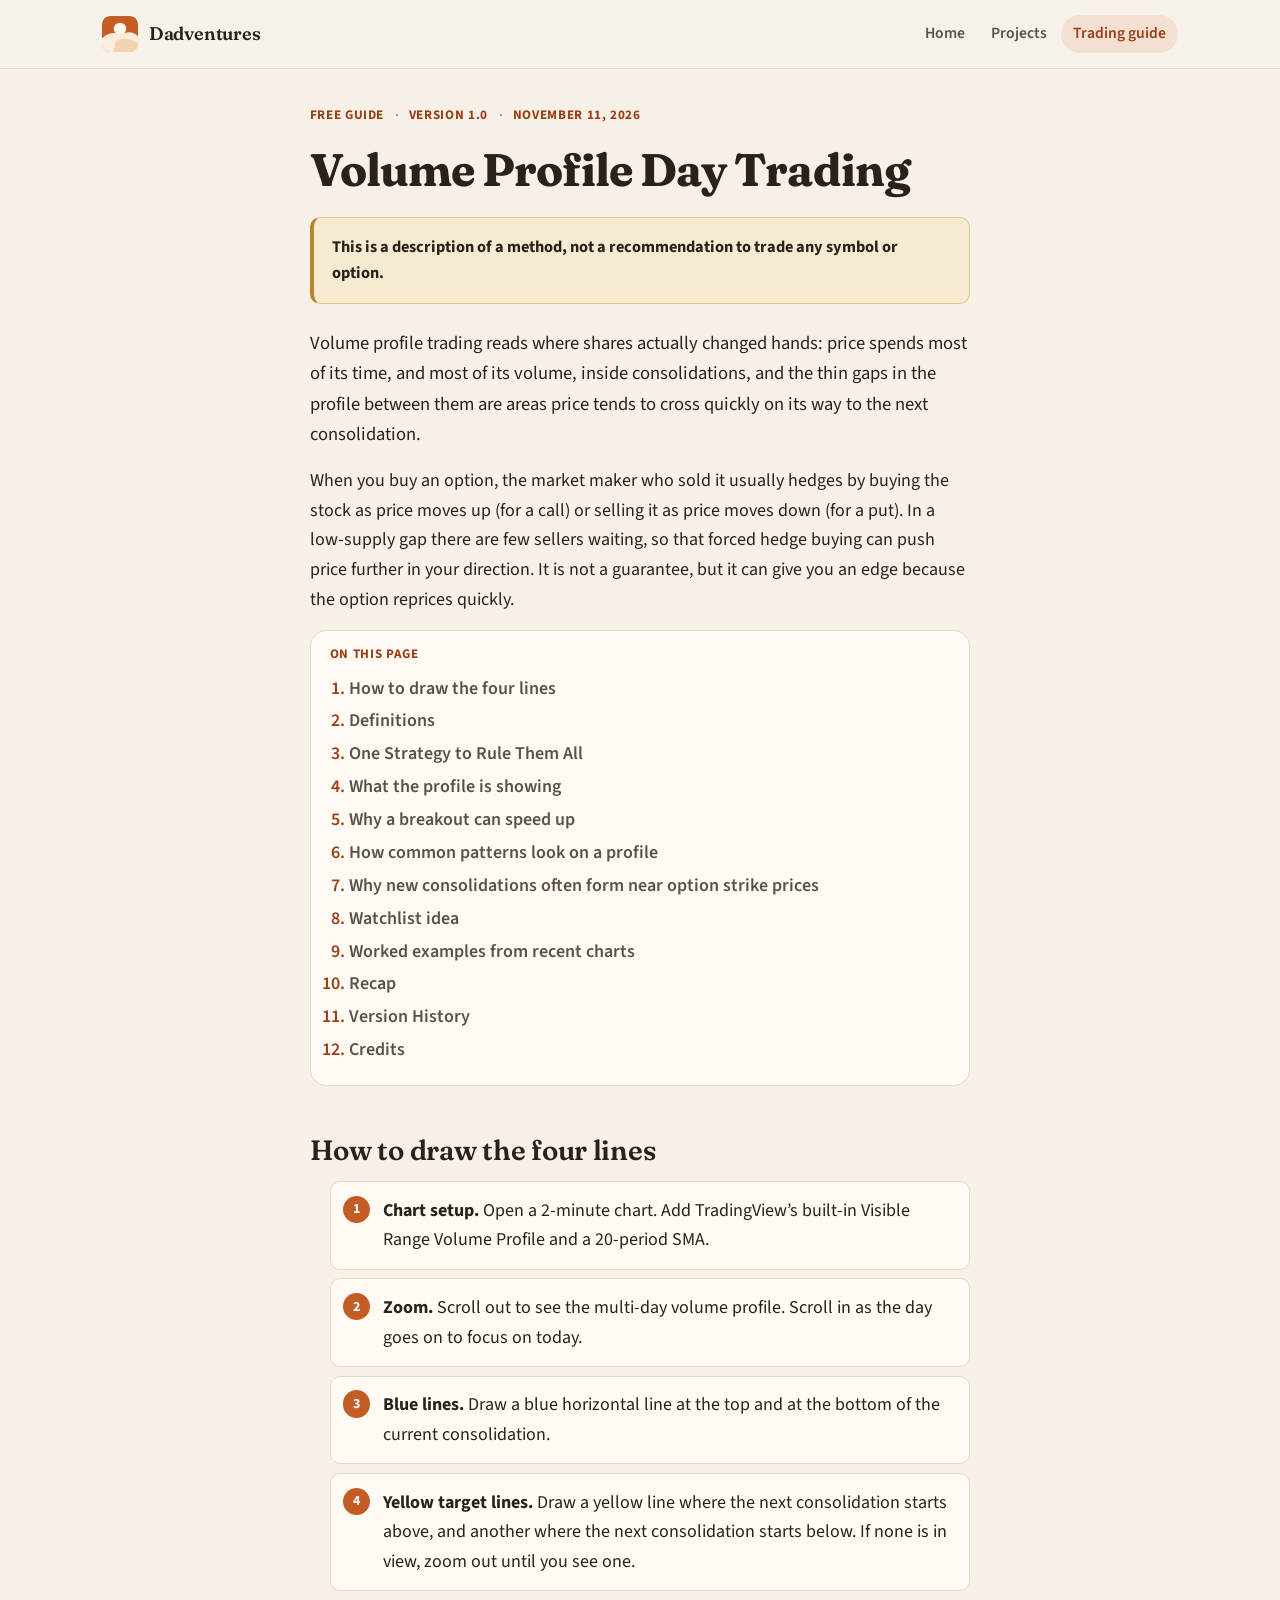
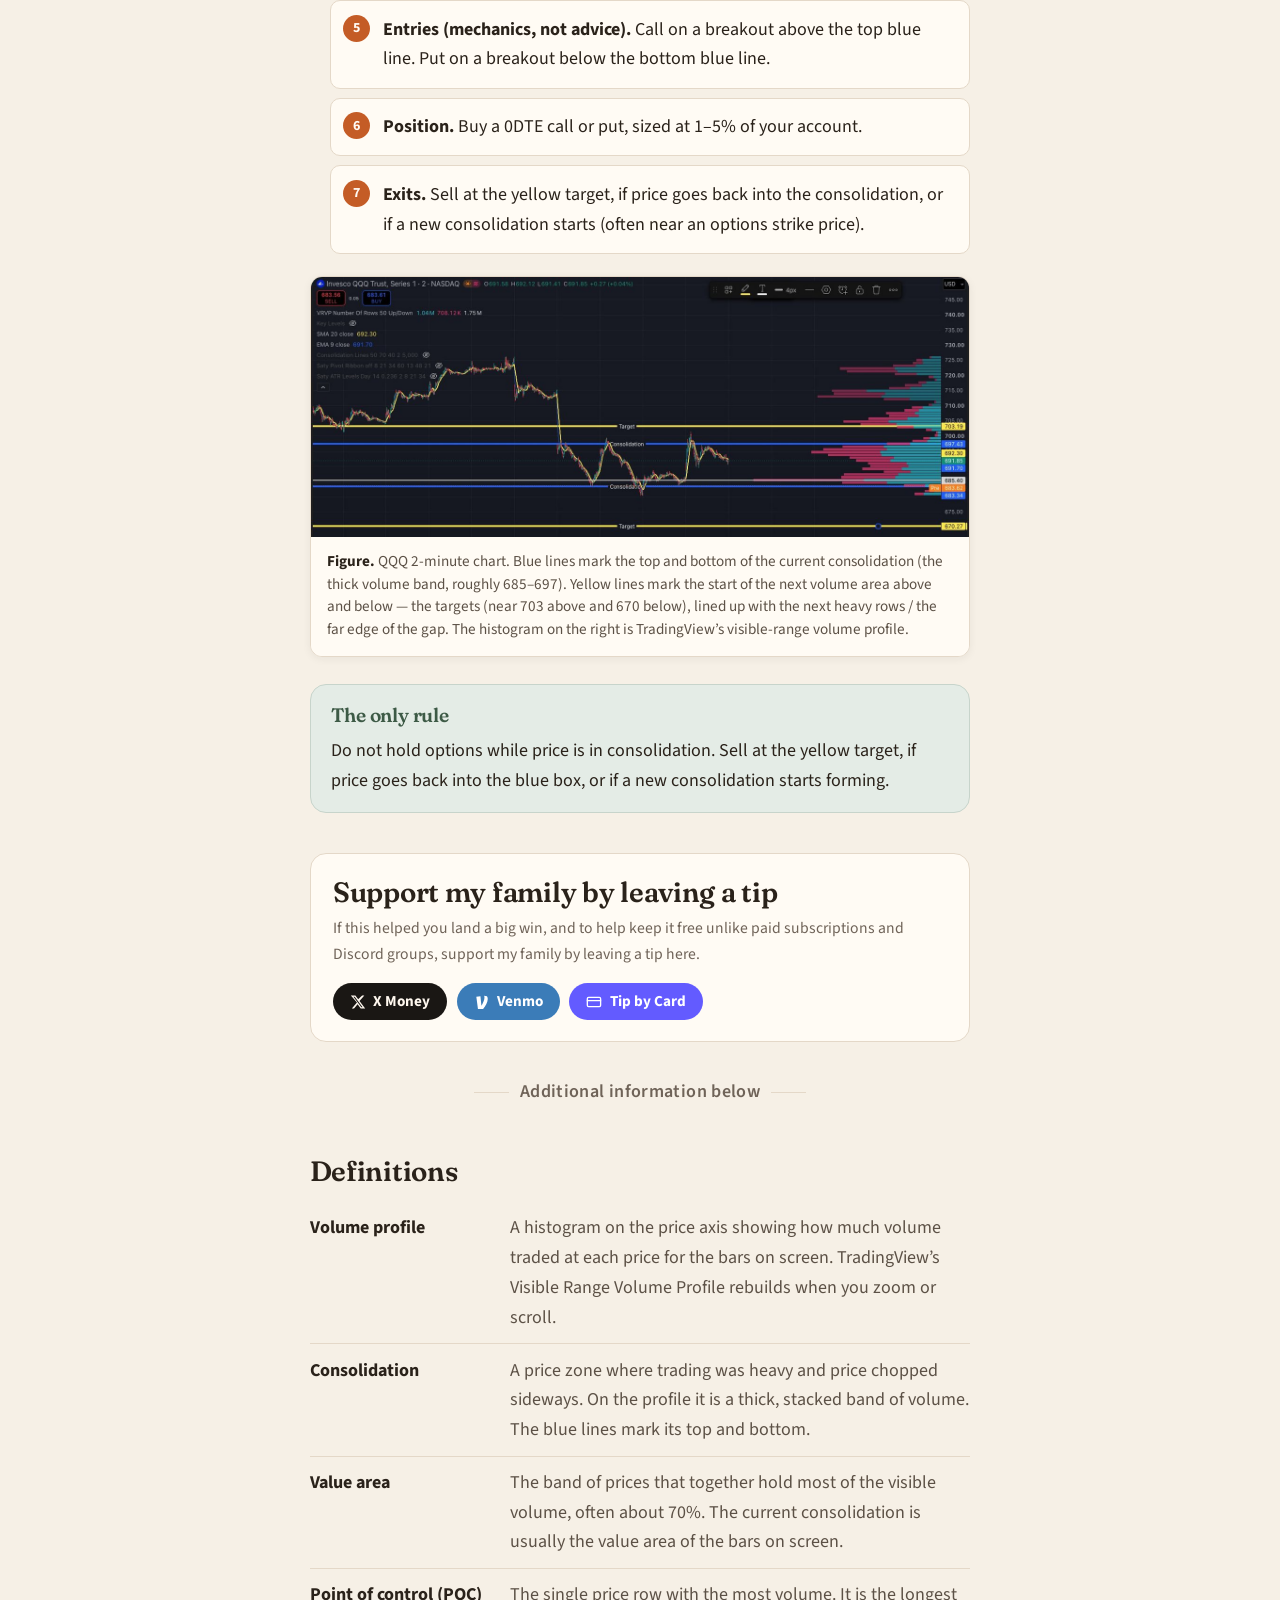
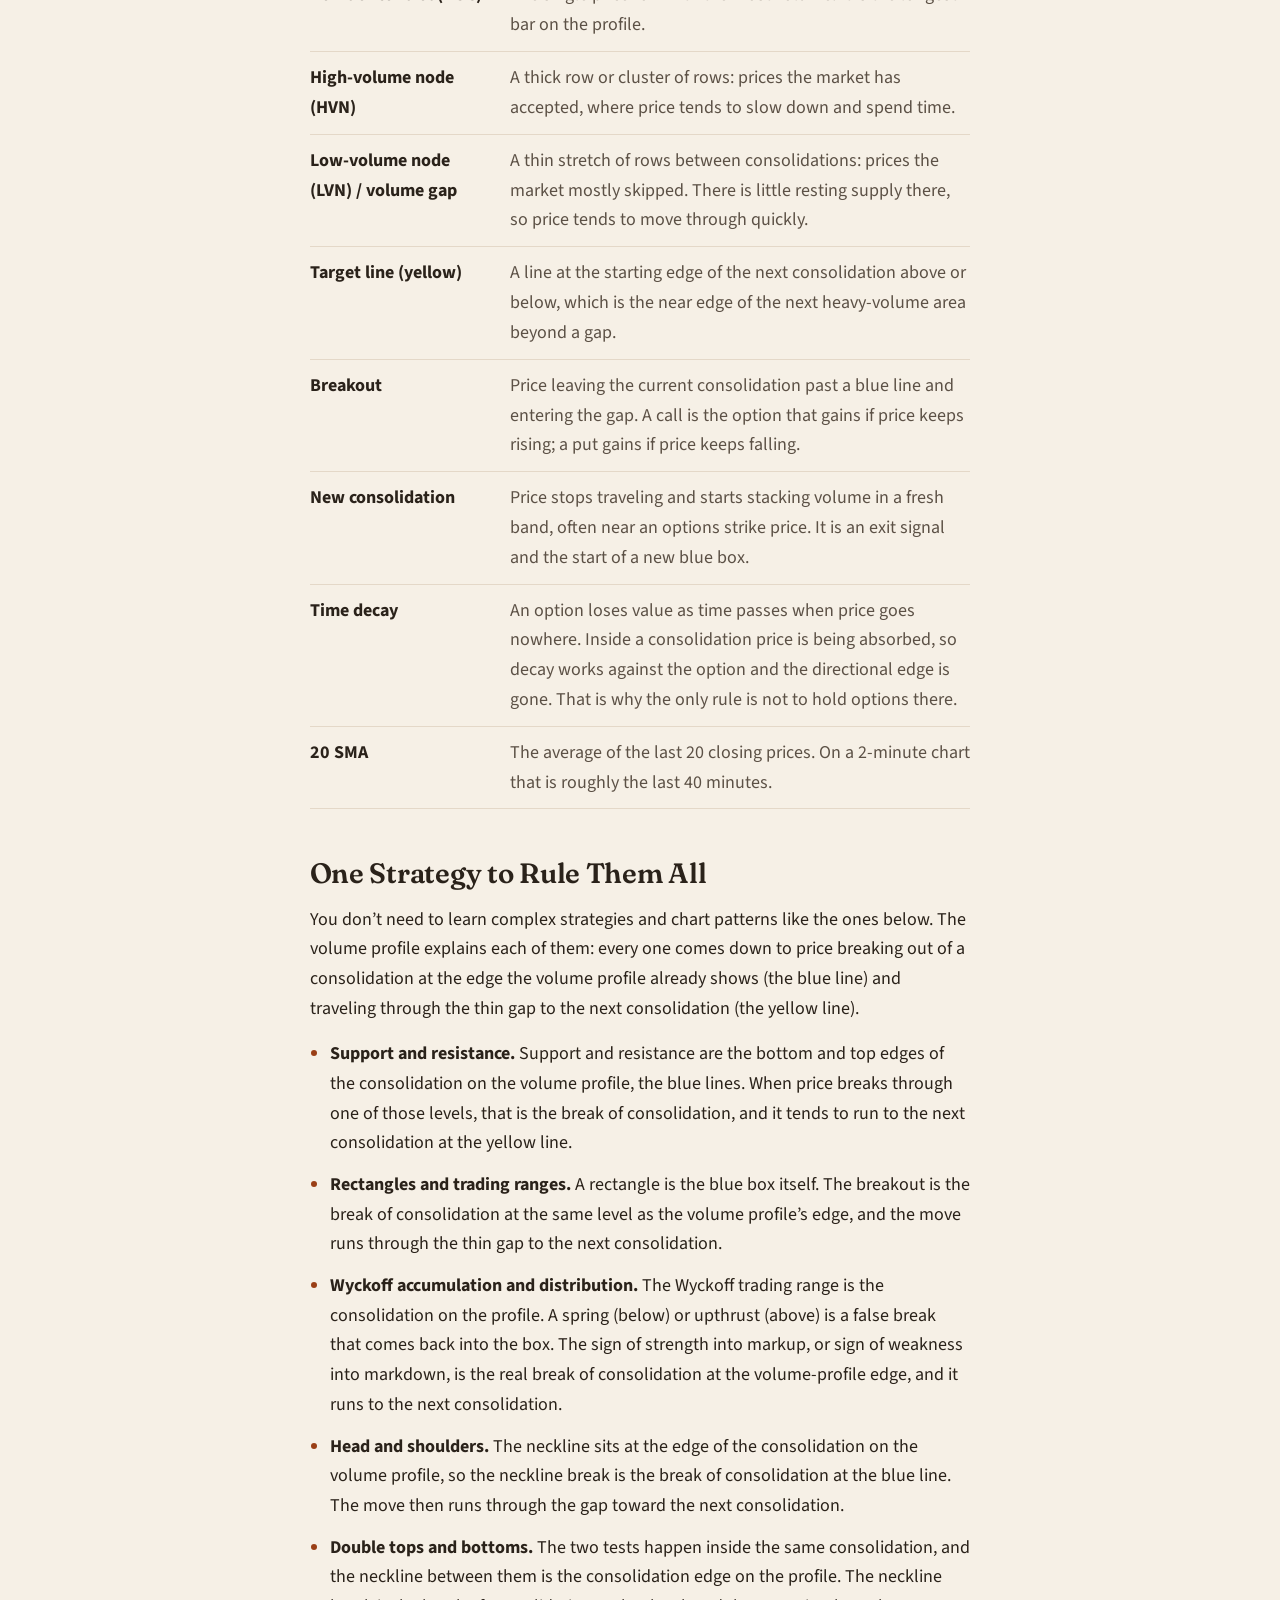
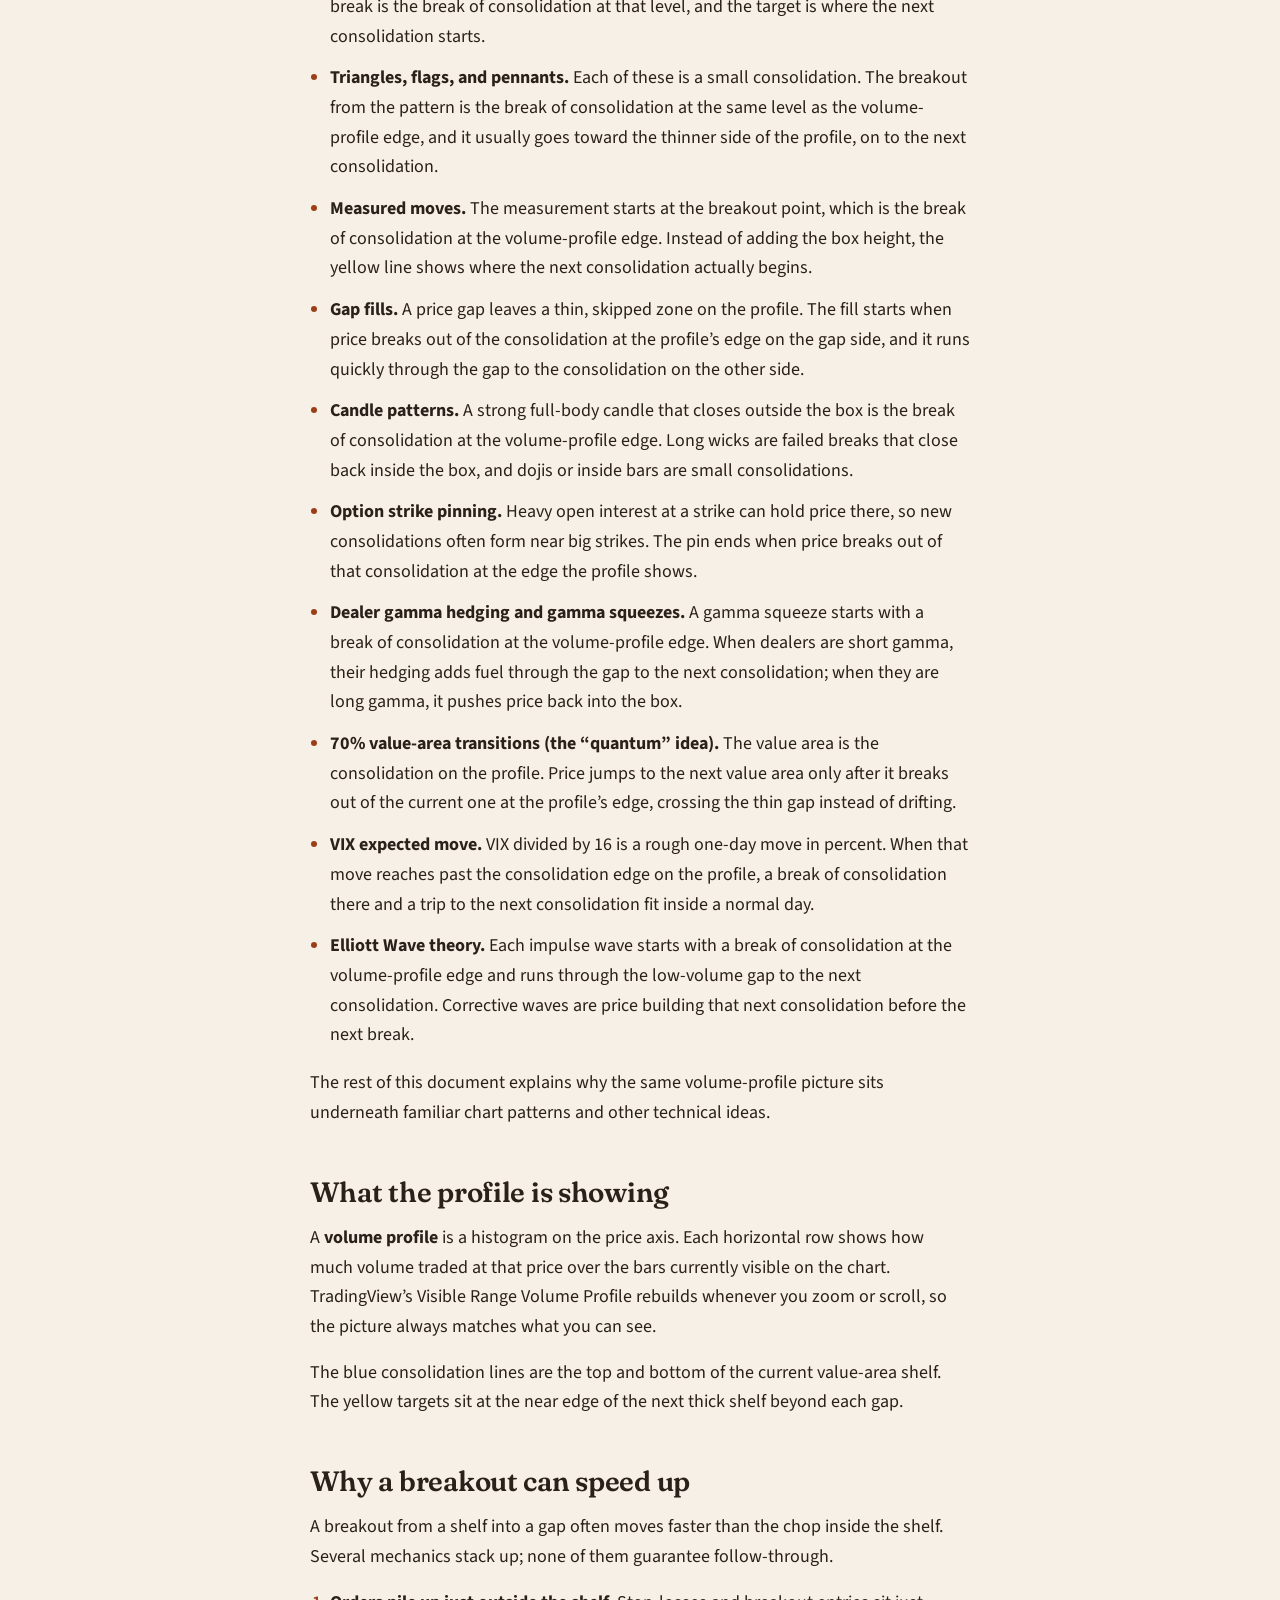
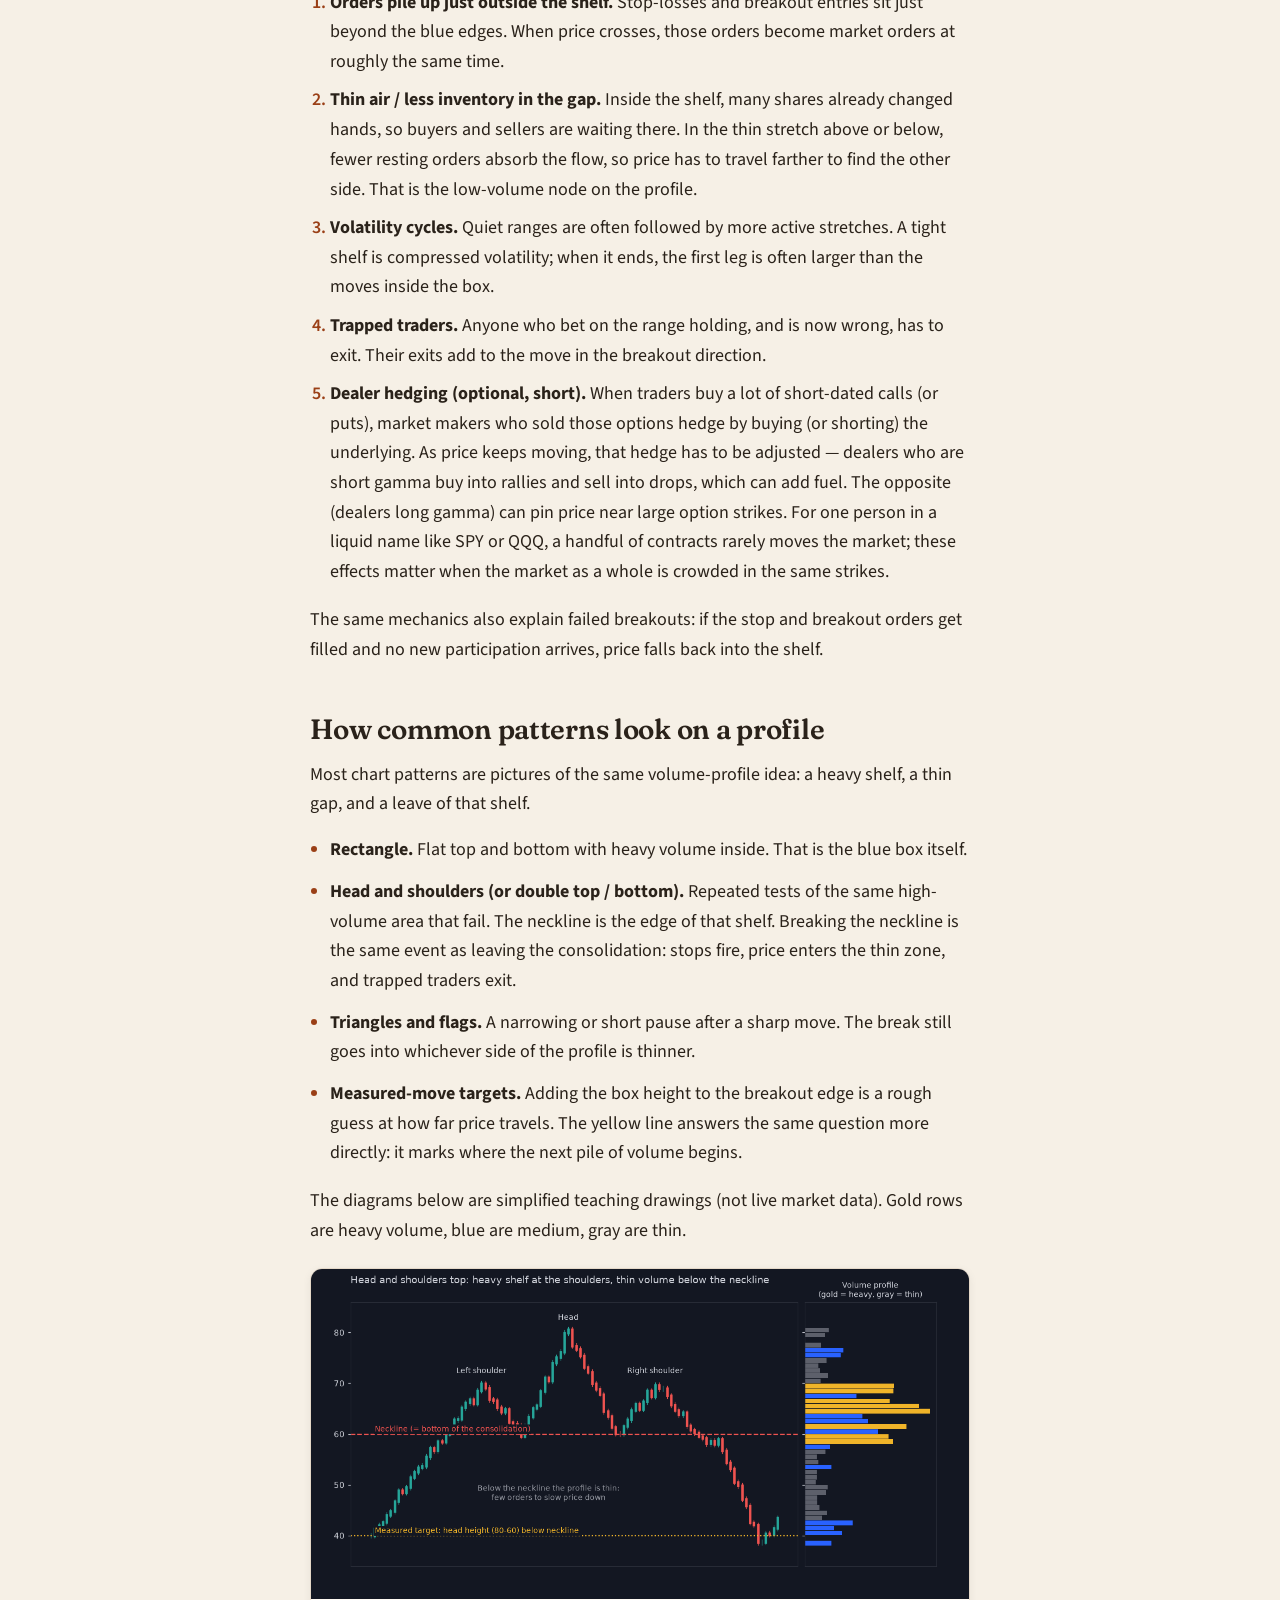
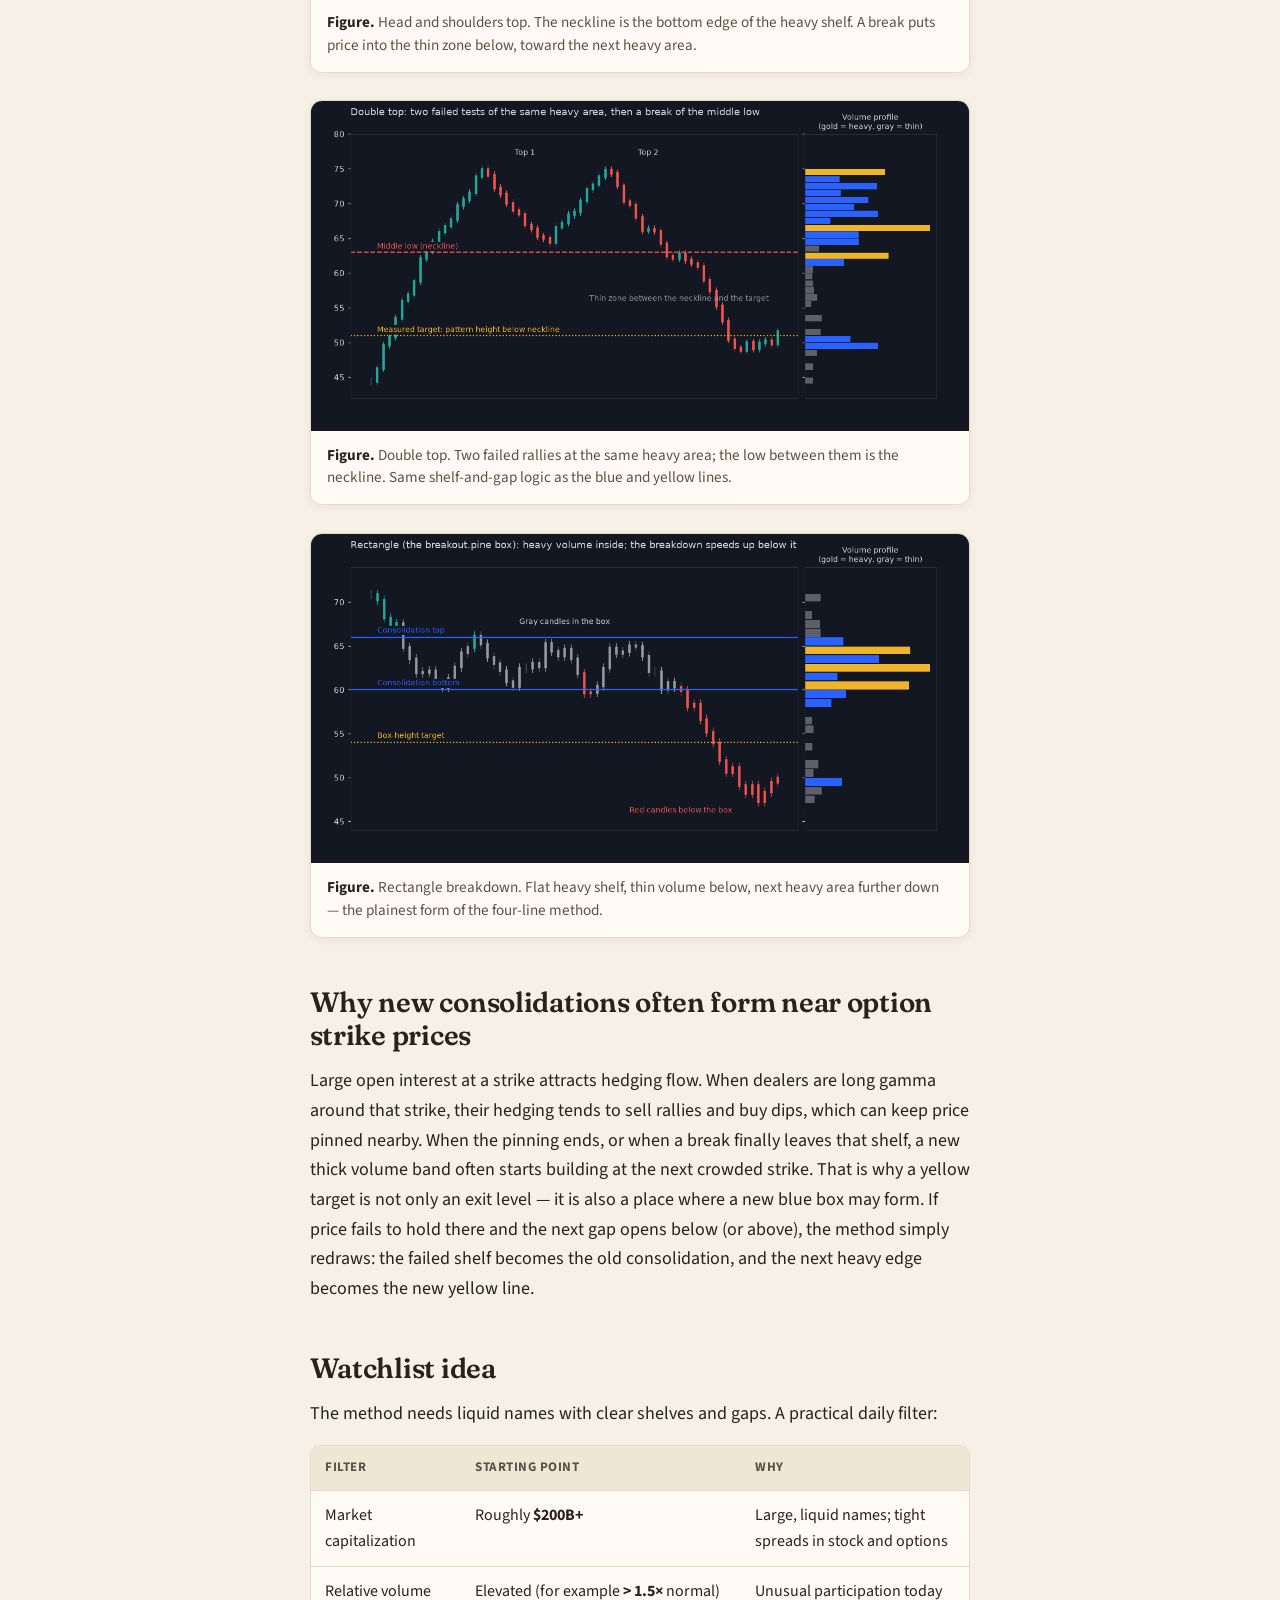
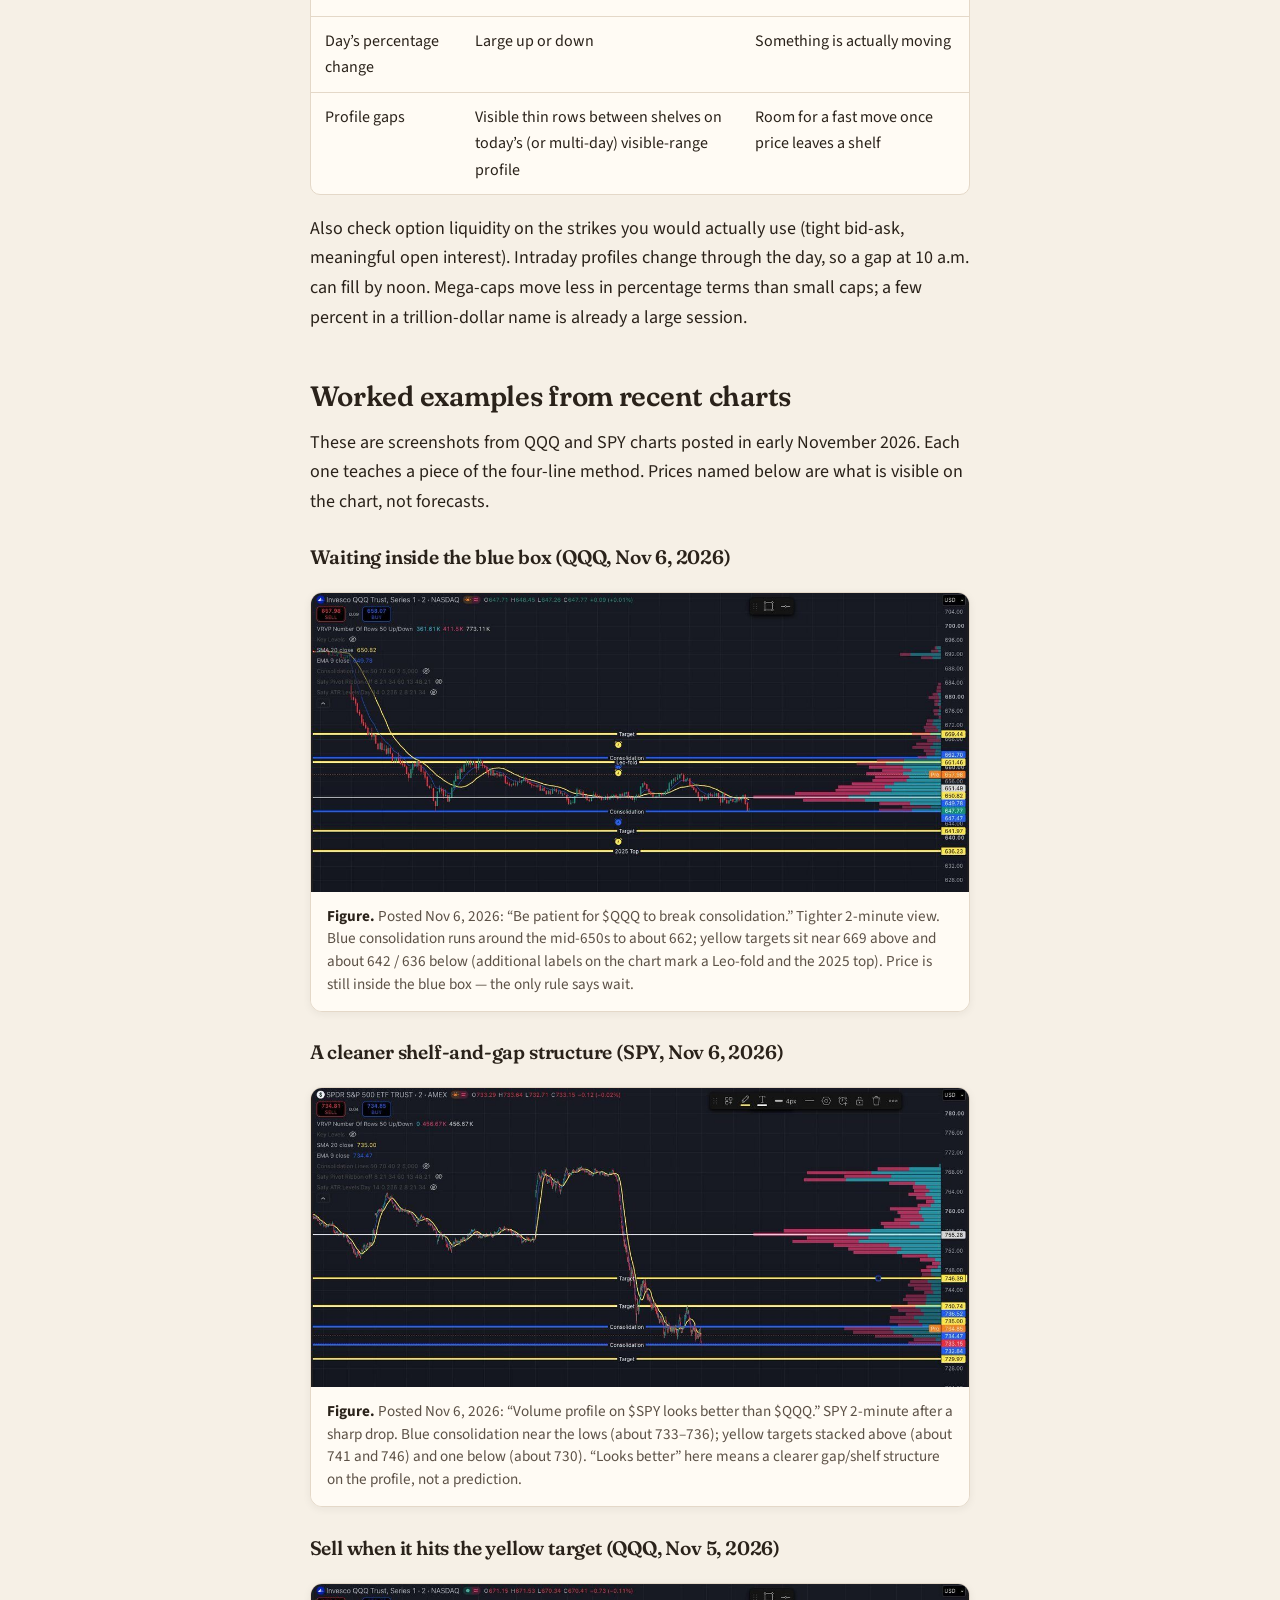
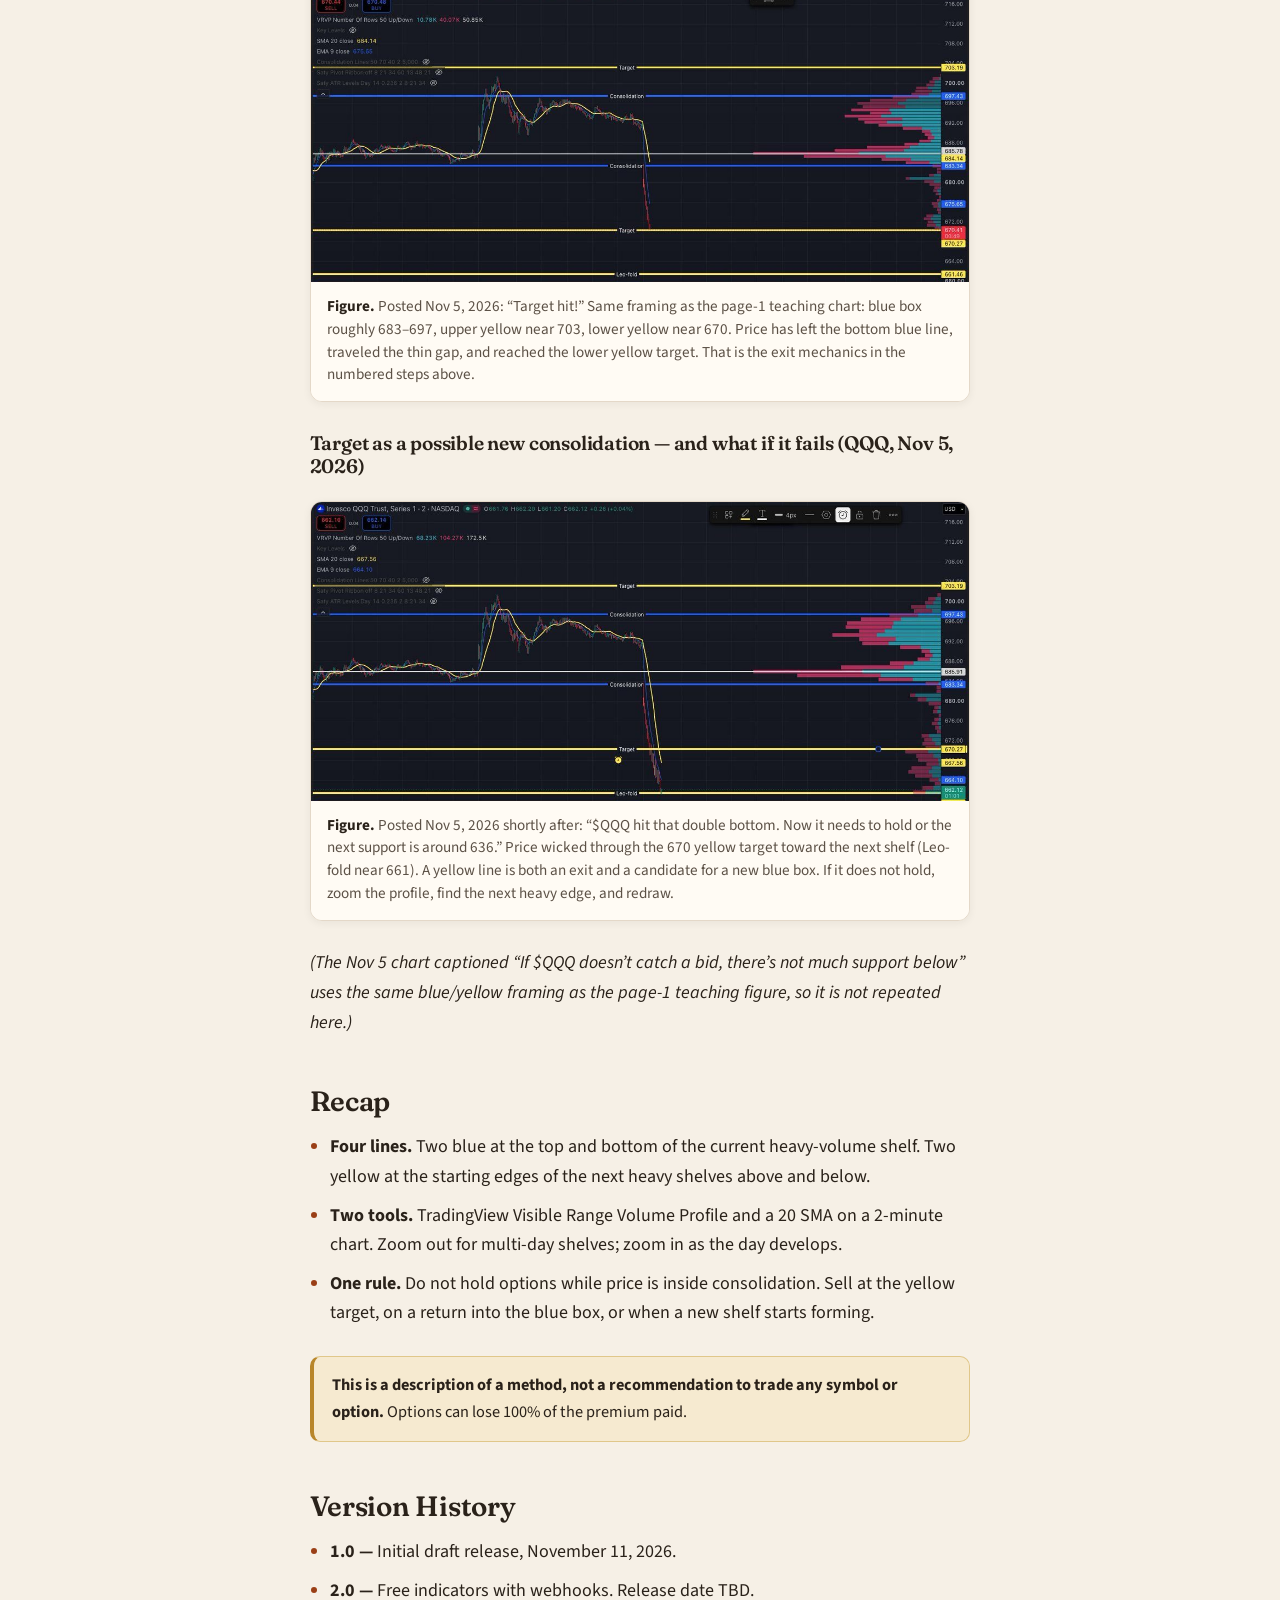
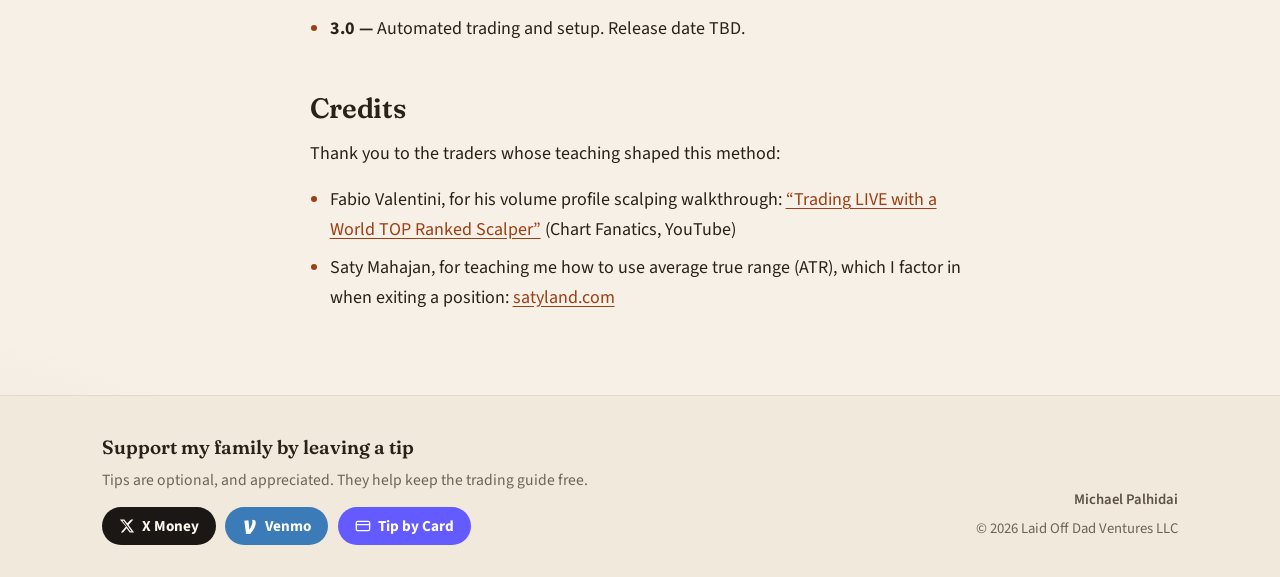
==== trading/index.html @ 15cde46c "Move Support block above 'Additional information below' on /trading" ====
<!DOCTYPE html>
<html lang="en">
<head>
  <meta charset="utf-8">
  <meta name="viewport" content="width=device-width, initial-scale=1, viewport-fit=cover">
  <title>Volume Profile Day Trading v1.0 — Laid Off Dad Ventures</title>
  <meta name="description" content="A free guide to volume profile day trading: how to draw four lines on a 2-minute chart, the one rule for holding options, and why familiar patterns show up the same way.">
  <meta name="author" content="Michael Palhidai">
  <meta name="theme-color" content="#F6F0E6">
  <link rel="canonical" href="https://laidoffdadventures.com/trading/">
  <link rel="icon" href="/favicon.ico" sizes="any">
  <link rel="icon" href="/favicon.svg" type="image/svg+xml">
  <link rel="apple-touch-icon" href="/images/apple-touch-icon.png">
  <meta property="og:type" content="article">
  <meta property="og:site_name" content="Laid Off Dad Ventures">
  <meta property="og:title" content="Volume Profile Day Trading v1.0">
  <meta property="og:description" content="A free guide to volume profile day trading: four lines, one rule, and why familiar patterns show up the same way.">
  <meta property="og:url" content="https://laidoffdadventures.com/trading/">
  <meta property="og:image" content="https://laidoffdadventures.com/images/og-image.png">
  <meta property="og:image:width" content="1200">
  <meta property="og:image:height" content="630">
  <meta name="twitter:card" content="summary_large_image">
  <meta name="twitter:creator" content="@Laid_Off_Dad">
  <meta name="twitter:title" content="Volume Profile Day Trading v1.0">
  <meta name="twitter:description" content="A free guide to volume profile day trading: four lines, one rule, and why familiar patterns show up the same way.">
  <meta name="twitter:image" content="https://laidoffdadventures.com/images/og-image.png">
  <link rel="stylesheet" href="/style.css">
</head>
<body>
  <a class="skip-link" href="#main">Skip to content</a>
  <header class="site-header">
    <div class="wrap">
      <a class="brand" href="/" aria-label="Laid Off Dad Ventures — home">
        <img src="/images/logo.svg" width="36" height="36" alt="">
        <span class="brand-name">Dadventures</span>
      </a>
      <nav class="nav" aria-label="Primary">
        <a href="/">Home</a>
        <a href="/#projects">Projects</a>
        <a href="/trading/" aria-current="page">Trading guide</a>
      </nav>
    </div>
  </header>

  <main id="main" class="guide-main">
    <article class="article wrap">
      <p class="kicker"><span>Free guide</span><span>Version 1.0</span><span>November 11, 2026</span></p>
      <h1>Volume Profile Day Trading</h1>

      <aside class="disclaimer" role="note">
        <p><strong>This is a description of a method, not a recommendation to trade any symbol or option.</strong></p>
      </aside>

      <p class="lede">Volume profile trading reads where shares actually changed hands: price spends most of its time, and most of its volume, inside consolidations, and the thin gaps in the profile between them are areas price tends to cross quickly on its way to the next consolidation.</p>
      <p>When you buy an option, the market maker who sold it usually hedges by buying the stock as price moves up (for a call) or selling it as price moves down (for a put). In a low-supply gap there are few sellers waiting, so that forced hedge buying can push price further in your direction. It is not a guarantee, but it can give you an edge because the option reprices quickly.</p>

      <nav class="toc" aria-label="On this page">
        <h2>On this page</h2>
        <ol>
          <li><a href="#how-to-draw">How to draw the four lines</a></li>
          <li><a href="#definitions">Definitions</a></li>
          <li><a href="#one-strategy">One Strategy to Rule Them All</a></li>
          <li><a href="#what-the-profile-shows">What the profile is showing</a></li>
          <li><a href="#why-a-breakout-can-speed-up">Why a breakout can speed up</a></li>
          <li><a href="#patterns">How common patterns look on a profile</a></li>
          <li><a href="#option-strikes">Why new consolidations often form near option strike prices</a></li>
          <li><a href="#watchlist">Watchlist idea</a></li>
          <li><a href="#examples">Worked examples from recent charts</a></li>
          <li><a href="#recap">Recap</a></li>
          <li><a href="#version-history">Version History</a></li>
          <li><a href="#credits">Credits</a></li>
        </ol>
      </nav>

      <h2 id="how-to-draw">How to draw the four lines</h2>
      <ol class="steps">
        <li><strong>Chart setup.</strong> Open a 2-minute chart. Add TradingView’s built-in Visible Range Volume Profile and a 20-period SMA.</li>
        <li><strong>Zoom.</strong> Scroll out to see the multi-day volume profile. Scroll in as the day goes on to focus on today.</li>
        <li><strong>Blue lines.</strong> Draw a blue horizontal line at the top and at the bottom of the current consolidation.</li>
        <li><strong>Yellow target lines.</strong> Draw a yellow line where the next consolidation starts above, and another where the next consolidation starts below. If none is in view, zoom out until you see one.</li>
        <li><strong>Entries (mechanics, not advice).</strong> Call on a breakout above the top blue line. Put on a breakout below the bottom blue line.</li>
        <li><strong>Position.</strong> Buy a 0DTE call or put, sized at 1–5% of your account.</li>
        <li><strong>Exits.</strong> Sell at the yellow target, if price goes back into the consolidation, or if a new consolidation starts (often near an options strike price).</li>
      </ol>

      <figure class="chart">
        <img src="/images/qqq-lines-example.jpg" width="1400" height="552" alt="QQQ 2-minute chart. Blue lines mark the top and bottom of the current consolidation (the thick volume band). Yellow lines mark the start of the next volume area above and below — the targets. The histogram on the right is TradingView’s visible-range volume profile.">
        <figcaption><strong>Figure.</strong> QQQ 2-minute chart. Blue lines mark the top and bottom of the current consolidation (the thick volume band, roughly 685–697). Yellow lines mark the start of the next volume area above and below — the targets (near 703 above and 670 below), lined up with the next heavy rows / the far edge of the gap. The histogram on the right is TradingView’s visible-range volume profile.</figcaption>
      </figure>

      <div class="rule-box">
        <h3 id="the-only-rule">The only rule</h3>
        <p>Do not hold options while price is in consolidation. Sell at the yellow target, if price goes back into the blue box, or if a new consolidation starts forming.</p>
      </div>

      <section class="support-block" aria-labelledby="support-title">
        <h2 class="support-label" id="support-title">Support my family by leaving a tip</h2>
        <p class="support-note">If this helped you land a big win, and to help keep it free unlike paid subscriptions and Discord groups, support my family by leaving a tip here.</p>
        <div class="support-actions">
          <a class="btn btn-x" href="https://x.com/Laid_Off_Dad" rel="noopener noreferrer">
            <svg viewBox="0 0 24 24" fill="currentColor" aria-hidden="true"><path d="M18.244 2.25h3.308l-7.227 8.26 8.502 11.24H16.17l-4.714-6.231-5.401 6.231H2.74l7.726-8.835L1.254 2.25H8.08l4.253 5.622L18.244 2.25zm-1.161 17.52h1.833L7.084 4.126H5.117z"/></svg>
            X Money
          </a>
          <a class="btn btn-venmo" href="https://venmo.com/u/LaidOffDad" rel="noopener noreferrer">
            <svg viewBox="0 0 24 24" fill="currentColor" aria-hidden="true"><path d="M19.5 3.4c.8 1.3 1.2 2.7 1.2 4.3 0 5.4-4.6 12.4-8.3 16.3H6.15L3.5 3.96l6.22-.66 1.42 14.3c2.05-3.33 4.57-8.56 4.57-12.14 0-1.24-.22-2.08-.55-2.78L19.5 3.4z"/></svg>
            Venmo
          </a>
          <a class="btn btn-card" href="https://buy.stripe.com/4gMfZ9276eVvgG2ck7bfO00" target="_blank" rel="noopener noreferrer">
            <svg viewBox="0 0 24 24" fill="none" stroke="currentColor" stroke-width="2" stroke-linecap="round" stroke-linejoin="round" aria-hidden="true"><rect x="2" y="5" width="20" height="14" rx="2"/><line x1="2" y1="10" x2="22" y2="10"/></svg>
            Tip by Card
          </a>
        </div>
      </section>

      <p class="more-below">Additional information below</p>

      <h2 id="definitions">Definitions</h2>
      <dl class="defs">
        <div>
          <dt>Volume profile</dt>
          <dd>A histogram on the price axis showing how much volume traded at each price for the bars on screen. TradingView’s Visible Range Volume Profile rebuilds when you zoom or scroll.</dd>
        </div>
        <div>
          <dt>Consolidation</dt>
          <dd>A price zone where trading was heavy and price chopped sideways. On the profile it is a thick, stacked band of volume. The blue lines mark its top and bottom.</dd>
        </div>
        <div>
          <dt>Value area</dt>
          <dd>The band of prices that together hold most of the visible volume, often about 70%. The current consolidation is usually the value area of the bars on screen.</dd>
        </div>
        <div>
          <dt>Point of control (POC)</dt>
          <dd>The single price row with the most volume. It is the longest bar on the profile.</dd>
        </div>
        <div>
          <dt>High-volume node (HVN)</dt>
          <dd>A thick row or cluster of rows: prices the market has accepted, where price tends to slow down and spend time.</dd>
        </div>
        <div>
          <dt>Low-volume node (LVN) / volume gap</dt>
          <dd>A thin stretch of rows between consolidations: prices the market mostly skipped. There is little resting supply there, so price tends to move through quickly.</dd>
        </div>
        <div>
          <dt>Target line (yellow)</dt>
          <dd>A line at the starting edge of the next consolidation above or below, which is the near edge of the next heavy-volume area beyond a gap.</dd>
        </div>
        <div>
          <dt>Breakout</dt>
          <dd>Price leaving the current consolidation past a blue line and entering the gap. A call is the option that gains if price keeps rising; a put gains if price keeps falling.</dd>
        </div>
        <div>
          <dt>New consolidation</dt>
          <dd>Price stops traveling and starts stacking volume in a fresh band, often near an options strike price. It is an exit signal and the start of a new blue box.</dd>
        </div>
        <div>
          <dt>Time decay</dt>
          <dd>An option loses value as time passes when price goes nowhere. Inside a consolidation price is being absorbed, so decay works against the option and the directional edge is gone. That is why the only rule is not to hold options there.</dd>
        </div>
        <div>
          <dt>20 SMA</dt>
          <dd>The average of the last 20 closing prices. On a 2-minute chart that is roughly the last 40 minutes.</dd>
        </div>
      </dl>

      <h2 id="one-strategy">One Strategy to Rule Them All</h2>
      <p>You don’t need to learn complex strategies and chart patterns like the ones below. The volume profile explains each of them: every one comes down to price breaking out of a consolidation at the edge the volume profile already shows (the blue line) and traveling through the thin gap to the next consolidation (the yellow line).</p>
      <ul class="pattern-list">
        <li><strong>Support and resistance.</strong> Support and resistance are the bottom and top edges of the consolidation on the volume profile, the blue lines. When price breaks through one of those levels, that is the break of consolidation, and it tends to run to the next consolidation at the yellow line.</li>
        <li><strong>Rectangles and trading ranges.</strong> A rectangle is the blue box itself. The breakout is the break of consolidation at the same level as the volume profile’s edge, and the move runs through the thin gap to the next consolidation.</li>
        <li><strong>Wyckoff accumulation and distribution.</strong> The Wyckoff trading range is the consolidation on the profile. A spring (below) or upthrust (above) is a false break that comes back into the box. The sign of strength into markup, or sign of weakness into markdown, is the real break of consolidation at the volume-profile edge, and it runs to the next consolidation.</li>
        <li><strong>Head and shoulders.</strong> The neckline sits at the edge of the consolidation on the volume profile, so the neckline break is the break of consolidation at the blue line. The move then runs through the gap toward the next consolidation.</li>
        <li><strong>Double tops and bottoms.</strong> The two tests happen inside the same consolidation, and the neckline between them is the consolidation edge on the profile. The neckline break is the break of consolidation at that level, and the target is where the next consolidation starts.</li>
        <li><strong>Triangles, flags, and pennants.</strong> Each of these is a small consolidation. The breakout from the pattern is the break of consolidation at the same level as the volume-profile edge, and it usually goes toward the thinner side of the profile, on to the next consolidation.</li>
        <li><strong>Measured moves.</strong> The measurement starts at the breakout point, which is the break of consolidation at the volume-profile edge. Instead of adding the box height, the yellow line shows where the next consolidation actually begins.</li>
        <li><strong>Gap fills.</strong> A price gap leaves a thin, skipped zone on the profile. The fill starts when price breaks out of the consolidation at the profile’s edge on the gap side, and it runs quickly through the gap to the consolidation on the other side.</li>
        <li><strong>Candle patterns.</strong> A strong full-body candle that closes outside the box is the break of consolidation at the volume-profile edge. Long wicks are failed breaks that close back inside the box, and dojis or inside bars are small consolidations.</li>
        <li><strong>Option strike pinning.</strong> Heavy open interest at a strike can hold price there, so new consolidations often form near big strikes. The pin ends when price breaks out of that consolidation at the edge the profile shows.</li>
        <li><strong>Dealer gamma hedging and gamma squeezes.</strong> A gamma squeeze starts with a break of consolidation at the volume-profile edge. When dealers are short gamma, their hedging adds fuel through the gap to the next consolidation; when they are long gamma, it pushes price back into the box.</li>
        <li><strong>70% value-area transitions (the “quantum” idea).</strong> The value area is the consolidation on the profile. Price jumps to the next value area only after it breaks out of the current one at the profile’s edge, crossing the thin gap instead of drifting.</li>
        <li><strong>VIX expected move.</strong> VIX divided by 16 is a rough one-day move in percent. When that move reaches past the consolidation edge on the profile, a break of consolidation there and a trip to the next consolidation fit inside a normal day.</li>
        <li><strong>Elliott Wave theory.</strong> Each impulse wave starts with a break of consolidation at the volume-profile edge and runs through the low-volume gap to the next consolidation. Corrective waves are price building that next consolidation before the next break.</li>
      </ul>
      <p>The rest of this document explains why the same volume-profile picture sits underneath familiar chart patterns and other technical ideas.</p>

      <h2 id="what-the-profile-shows">What the profile is showing</h2>
      <p>A <strong>volume profile</strong> is a histogram on the price axis. Each horizontal row shows how much volume traded at that price over the bars currently visible on the chart. TradingView’s Visible Range Volume Profile rebuilds whenever you zoom or scroll, so the picture always matches what you can see.</p>
      <p>The blue consolidation lines are the top and bottom of the current value-area shelf. The yellow targets sit at the near edge of the next thick shelf beyond each gap.</p>

      <h2 id="why-a-breakout-can-speed-up">Why a breakout can speed up</h2>
      <p>A breakout from a shelf into a gap often moves faster than the chop inside the shelf. Several mechanics stack up; none of them guarantee follow-through.</p>
      <ol>
        <li><strong>Orders pile up just outside the shelf.</strong> Stop-losses and breakout entries sit just beyond the blue edges. When price crosses, those orders become market orders at roughly the same time.</li>
        <li><strong>Thin air / less inventory in the gap.</strong> Inside the shelf, many shares already changed hands, so buyers and sellers are waiting there. In the thin stretch above or below, fewer resting orders absorb the flow, so price has to travel farther to find the other side. That is the low-volume node on the profile.</li>
        <li><strong>Volatility cycles.</strong> Quiet ranges are often followed by more active stretches. A tight shelf is compressed volatility; when it ends, the first leg is often larger than the moves inside the box.</li>
        <li><strong>Trapped traders.</strong> Anyone who bet on the range holding, and is now wrong, has to exit. Their exits add to the move in the breakout direction.</li>
        <li><strong>Dealer hedging (optional, short).</strong> When traders buy a lot of short-dated calls (or puts), market makers who sold those options hedge by buying (or shorting) the underlying. As price keeps moving, that hedge has to be adjusted — dealers who are short gamma buy into rallies and sell into drops, which can add fuel. The opposite (dealers long gamma) can pin price near large option strikes. For one person in a liquid name like SPY or QQQ, a handful of contracts rarely moves the market; these effects matter when the market as a whole is crowded in the same strikes.</li>
      </ol>
      <p>The same mechanics also explain failed breakouts: if the stop and breakout orders get filled and no new participation arrives, price falls back into the shelf.</p>

      <h2 id="patterns">How common patterns look on a profile</h2>
      <p>Most chart patterns are pictures of the same volume-profile idea: a heavy shelf, a thin gap, and a leave of that shelf.</p>
      <ul class="pattern-list">
        <li><strong>Rectangle.</strong> Flat top and bottom with heavy volume inside. That is the blue box itself.</li>
        <li><strong>Head and shoulders (or double top / bottom).</strong> Repeated tests of the same high-volume area that fail. The neckline is the edge of that shelf. Breaking the neckline is the same event as leaving the consolidation: stops fire, price enters the thin zone, and trapped traders exit.</li>
        <li><strong>Triangles and flags.</strong> A narrowing or short pause after a sharp move. The break still goes into whichever side of the profile is thinner.</li>
        <li><strong>Measured-move targets.</strong> Adding the box height to the breakout edge is a rough guess at how far price travels. The yellow line answers the same question more directly: it marks where the next pile of volume begins.</li>
      </ul>
      <p>The diagrams below are simplified teaching drawings (not live market data). Gold rows are heavy volume, blue are medium, gray are thin.</p>

      <figure class="chart">
        <img src="/images/hs-top-profile.png" width="1210" height="605" alt="Simplified teaching drawing of a head and shoulders top with a volume profile. Gold rows show heavy volume, blue medium, and gray thin.">
        <figcaption><strong>Figure.</strong> Head and shoulders top. The neckline is the bottom edge of the heavy shelf. A break puts price into the thin zone below, toward the next heavy area.</figcaption>
      </figure>

      <figure class="chart">
        <img src="/images/double-top-profile.png" width="1210" height="605" alt="Simplified teaching drawing of a double top with a volume profile. Gold rows show heavy volume, blue medium, and gray thin.">
        <figcaption><strong>Figure.</strong> Double top. Two failed rallies at the same heavy area; the low between them is the neckline. Same shelf-and-gap logic as the blue and yellow lines.</figcaption>
      </figure>

      <figure class="chart">
        <img src="/images/rectangle-breakdown-profile.png" width="1210" height="605" alt="Simplified teaching drawing of a rectangle breakdown with a volume profile. Gold rows show heavy volume, blue medium, and gray thin.">
        <figcaption><strong>Figure.</strong> Rectangle breakdown. Flat heavy shelf, thin volume below, next heavy area further down — the plainest form of the four-line method.</figcaption>
      </figure>

      <h2 id="option-strikes">Why new consolidations often form near option strike prices</h2>
      <p>Large open interest at a strike attracts hedging flow. When dealers are long gamma around that strike, their hedging tends to sell rallies and buy dips, which can keep price pinned nearby. When the pinning ends, or when a break finally leaves that shelf, a new thick volume band often starts building at the next crowded strike. That is why a yellow target is not only an exit level — it is also a place where a new blue box may form. If price fails to hold there and the next gap opens below (or above), the method simply redraws: the failed shelf becomes the old consolidation, and the next heavy edge becomes the new yellow line.</p>

      <h2 id="watchlist">Watchlist idea</h2>
      <p>The method needs liquid names with clear shelves and gaps. A practical daily filter:</p>
      <div class="table-wrap">
        <table>
          <thead>
            <tr>
              <th scope="col">Filter</th>
              <th scope="col">Starting point</th>
              <th scope="col">Why</th>
            </tr>
          </thead>
          <tbody>
            <tr>
              <td>Market capitalization</td>
              <td>Roughly <strong>$200B+</strong></td>
              <td>Large, liquid names; tight spreads in stock and options</td>
            </tr>
            <tr>
              <td>Relative volume</td>
              <td>Elevated (for example <strong>&gt; 1.5×</strong> normal)</td>
              <td>Unusual participation today</td>
            </tr>
            <tr>
              <td>Day’s percentage change</td>
              <td>Large up or down</td>
              <td>Something is actually moving</td>
            </tr>
            <tr>
              <td>Profile gaps</td>
              <td>Visible thin rows between shelves on today’s (or multi-day) visible-range profile</td>
              <td>Room for a fast move once price leaves a shelf</td>
            </tr>
          </tbody>
        </table>
      </div>
      <p>Also check option liquidity on the strikes you would actually use (tight bid-ask, meaningful open interest). Intraday profiles change through the day, so a gap at 10 a.m. can fill by noon. Mega-caps move less in percentage terms than small caps; a few percent in a trillion-dollar name is already a large session.</p>

      <h2 id="examples">Worked examples from recent charts</h2>
      <p>These are screenshots from QQQ and SPY charts posted in early November 2026. Each one teaches a piece of the four-line method. Prices named below are what is visible on the chart, not forecasts.</p>

      <h3 id="example-qqq-nov6">Waiting inside the blue box (QQQ, Nov 6, 2026)</h3>
      <figure class="chart">
        <img src="/images/qqq-wait-break-nov6.jpg" width="1200" height="544" alt="QQQ 2-minute chart from November 6, 2026, showing price still waiting inside a blue consolidation box, with yellow targets above and below.">
        <figcaption><strong>Figure.</strong> Posted Nov 6, 2026: “Be patient for $QQQ to break consolidation.” Tighter 2-minute view. Blue consolidation runs around the mid-650s to about 662; yellow targets sit near 669 above and about 642 / 636 below (additional labels on the chart mark a Leo-fold and the 2025 top). Price is still inside the blue box — the only rule says wait.</figcaption>
      </figure>

      <h3 id="example-spy-nov6">A cleaner shelf-and-gap structure (SPY, Nov 6, 2026)</h3>
      <figure class="chart">
        <img src="/images/spy-vp-nov6.jpg" width="1200" height="544" alt="SPY 2-minute chart from November 6, 2026, after a sharp drop, with a tight blue consolidation near the lows and yellow targets stacked above and one below.">
        <figcaption><strong>Figure.</strong> Posted Nov 6, 2026: “Volume profile on $SPY looks better than $QQQ.” SPY 2-minute after a sharp drop. Blue consolidation near the lows (about 733–736); yellow targets stacked above (about 741 and 746) and one below (about 730). “Looks better” here means a clearer gap/shelf structure on the profile, not a prediction.</figcaption>
      </figure>

      <h3 id="example-target-nov5">Sell when it hits the yellow target (QQQ, Nov 5, 2026)</h3>
      <figure class="chart">
        <img src="/images/target-hit-nov5.jpg" width="1200" height="544" alt="QQQ chart from November 5, 2026, showing price leaving the bottom of the blue box, traveling through a thin gap, and reaching the lower yellow target.">
        <figcaption><strong>Figure.</strong> Posted Nov 5, 2026: “Target hit!” Same framing as the page-1 teaching chart: blue box roughly 683–697, upper yellow near 703, lower yellow near 670. Price has left the bottom blue line, traveled the thin gap, and reached the lower yellow target. That is the exit mechanics in the numbered steps above.</figcaption>
      </figure>

      <h3 id="example-double-bottom-nov5">Target as a possible new consolidation — and what if it fails (QQQ, Nov 5, 2026)</h3>
      <figure class="chart">
        <img src="/images/double-bottom-nov5.jpg" width="1200" height="544" alt="QQQ chart from November 5, 2026, showing price wick through the 670 yellow target toward the next shelf.">
        <figcaption><strong>Figure.</strong> Posted Nov 5, 2026 shortly after: “$QQQ hit that double bottom. Now it needs to hold or the next support is around 636.” Price wicked through the 670 yellow target toward the next shelf (Leo-fold near 661). A yellow line is both an exit and a candidate for a new blue box. If it does not hold, zoom the profile, find the next heavy edge, and redraw.</figcaption>
      </figure>

      <p><em>(The Nov 5 chart captioned “If $QQQ doesn’t catch a bid, there’s not much support below” uses the same blue/yellow framing as the page-1 teaching figure, so it is not repeated here.)</em></p>

      <h2 id="recap">Recap</h2>
      <ul>
        <li><strong>Four lines.</strong> Two blue at the top and bottom of the current heavy-volume shelf. Two yellow at the starting edges of the next heavy shelves above and below.</li>
        <li><strong>Two tools.</strong> TradingView Visible Range Volume Profile and a 20 SMA on a 2-minute chart. Zoom out for multi-day shelves; zoom in as the day develops.</li>
        <li><strong>One rule.</strong> Do not hold options while price is inside consolidation. Sell at the yellow target, on a return into the blue box, or when a new shelf starts forming.</li>
      </ul>

      <aside class="disclaimer disclaimer-bottom" role="note">
        <p><strong>This is a description of a method, not a recommendation to trade any symbol or option.</strong> Options can lose 100% of the premium paid.</p>
      </aside>

      <h2 id="version-history">Version History</h2>
      <ul class="version-list">
        <li><strong>1.0 —</strong> Initial draft release, November 11, 2026.</li>
        <li><strong>2.0 —</strong> Free indicators with webhooks. Release date TBD.</li>
        <li><strong>3.0 —</strong> Automated trading and setup. Release date TBD.</li>
      </ul>

      <h2 id="credits">Credits</h2>
      <p>Thank you to the traders whose teaching shaped this method:</p>
      <ul class="credits-list">
        <li>Fabio Valentini, for his volume profile scalping walkthrough: <a href="https://www.youtube.com/watch?v=tvERE-Beu2U" target="_blank" rel="noopener noreferrer">“Trading LIVE with a World TOP Ranked Scalper”</a> (Chart Fanatics, YouTube)</li>
        <li>Saty Mahajan, for teaching me how to use average true range (ATR), which I factor in when exiting a position: <a href="https://satyland.com" target="_blank" rel="noopener noreferrer">satyland.com</a></li>
      </ul>
    </article>
  </main>

  <footer class="site-footer">
    <div class="wrap footer-grid">
      <div>
        <p class="support-label">Support my family by leaving a tip</p>
        <p class="support-note">Tips are optional, and appreciated. They help keep the trading guide free.</p>
        <div class="support-actions">
          <a class="btn btn-x" href="https://x.com/Laid_Off_Dad" rel="noopener noreferrer">
            <svg viewBox="0 0 24 24" fill="currentColor" aria-hidden="true"><path d="M18.244 2.25h3.308l-7.227 8.26 8.502 11.24H16.17l-4.714-6.231-5.401 6.231H2.74l7.726-8.835L1.254 2.25H8.08l4.253 5.622L18.244 2.25zm-1.161 17.52h1.833L7.084 4.126H5.117z"/></svg>
            X Money
          </a>
          <a class="btn btn-venmo" href="https://venmo.com/u/LaidOffDad" rel="noopener noreferrer">
            <svg viewBox="0 0 24 24" fill="currentColor" aria-hidden="true"><path d="M19.5 3.4c.8 1.3 1.2 2.7 1.2 4.3 0 5.4-4.6 12.4-8.3 16.3H6.15L3.5 3.96l6.22-.66 1.42 14.3c2.05-3.33 4.57-8.56 4.57-12.14 0-1.24-.22-2.08-.55-2.78L19.5 3.4z"/></svg>
            Venmo
          </a>
          <a class="btn btn-card" href="https://buy.stripe.com/4gMfZ9276eVvgG2ck7bfO00" target="_blank" rel="noopener noreferrer">
            <svg viewBox="0 0 24 24" fill="none" stroke="currentColor" stroke-width="2" stroke-linecap="round" stroke-linejoin="round" aria-hidden="true"><rect x="2" y="5" width="20" height="14" rx="2"/><line x1="2" y1="10" x2="22" y2="10"/></svg>
            Tip by Card
          </a>
        </div>
      </div>
      <div class="footer-meta">
        <p><a href="https://michaelpalhidai.com">Michael Palhidai</a></p>
        <p>© 2026 Laid Off Dad Ventures LLC</p>
      </div>
    </div>
  </footer>
</body>
</html>
---- style.css ----
@font-face {
  font-family: "Fraunces";
  src: url("/fonts/fraunces-500.woff") format("woff");
  font-weight: 500;
  font-style: normal;
  font-display: swap;
}
@font-face {
  font-family: "Fraunces";
  src: url("/fonts/fraunces-600.woff") format("woff");
  font-weight: 600;
  font-style: normal;
  font-display: swap;
}
@font-face {
  font-family: "Fraunces";
  src: url("/fonts/fraunces-700.woff") format("woff");
  font-weight: 700;
  font-style: normal;
  font-display: swap;
}
@font-face {
  font-family: "Fraunces";
  src: url("/fonts/fraunces-600-italic.woff") format("woff");
  font-weight: 600;
  font-style: italic;
  font-display: swap;
}
@font-face {
  font-family: "Source Sans 3";
  src: url("/fonts/source-sans-3-400.woff") format("woff");
  font-weight: 400;
  font-style: normal;
  font-display: swap;
}
@font-face {
  font-family: "Source Sans 3";
  src: url("/fonts/source-sans-3-400-italic.woff") format("woff");
  font-weight: 400;
  font-style: italic;
  font-display: swap;
}
@font-face {
  font-family: "Source Sans 3";
  src: url("/fonts/source-sans-3-600.woff") format("woff");
  font-weight: 600;
  font-style: normal;
  font-display: swap;
}
@font-face {
  font-family: "Source Sans 3";
  src: url("/fonts/source-sans-3-700.woff") format("woff");
  font-weight: 700;
  font-style: normal;
  font-display: swap;
}

:root {
  --bg: #f6f0e6;
  --bg-elev: #fffbf4;
  --bg-tint: #efe6d6;
  --ink: #2a221a;
  --ink-soft: #5c5146;
  --muted: #6f6358;
  --line: #e4d8c8;
  --accent: #c45c26;
  --accent-dark: #9a3f16;
  --accent-soft: #f3e0d2;
  --forest: #3d5a46;
  --forest-soft: #e4ece6;
  --gold: #b8862a;
  --gold-soft: #f6ead0;
  --x-ink: #1a1714;
  --venmo: #3b7cb8;
  --venmo-dark: #2c628f;
  --stripe: #635bff;
  --stripe-dark: #4b44d6;
  --radius: 16px;
  --radius-sm: 10px;
  --shadow: 0 10px 28px rgba(42, 34, 26, 0.08);
  --shadow-sm: 0 2px 8px rgba(42, 34, 26, 0.06);
  --max: 1120px;
  --prose: 44rem;
  --header-h: 4.25rem;
}

*,
*::before,
*::after { box-sizing: border-box; }

html {
  -webkit-text-size-adjust: 100%;
  scroll-behavior: smooth;
  background: var(--bg);
}

body {
  margin: 0;
  min-height: 100vh;
  font-family: "Source Sans 3", "Source Sans Pro", "Segoe UI", Helvetica, Arial, sans-serif;
  font-size: 1.125rem;
  line-height: 1.65;
  color: var(--ink);
  background:
    radial-gradient(1200px 600px at 100% -10%, rgba(196, 92, 38, 0.08), transparent 55%),
    radial-gradient(900px 500px at -10% 100%, rgba(61, 90, 70, 0.07), transparent 50%),
    var(--bg);
  display: flex;
  flex-direction: column;
}

img { max-width: 100%; height: auto; display: block; }
a { color: var(--accent-dark); text-underline-offset: 3px; }
a:hover { color: var(--accent); }
:focus-visible {
  outline: 3px solid var(--accent);
  outline-offset: 3px;
}

[hidden],
.btn[hidden] {
  display: none !important;
}


h1, h2, h3, h4, .brand-name, .tagline {
  font-family: "Fraunces", Georgia, "Times New Roman", serif;
  font-weight: 600;
  line-height: 1.2;
  letter-spacing: -0.01em;
  color: var(--ink);
}

.wrap {
  width: 100%;
  max-width: var(--max);
  margin: 0 auto;
  padding: 0 1.35rem;
}

.skip-link {
  position: absolute;
  left: -999px;
  top: 0;
  background: var(--ink);
  color: var(--bg-elev);
  padding: 0.6rem 1rem;
  z-index: 100;
}
.skip-link:focus { left: 1rem; top: 1rem; }

/* Header */
.site-header {
  position: sticky;
  top: 0;
  z-index: 20;
  background: color-mix(in srgb, var(--bg) 88%, white);
  backdrop-filter: blur(12px);
  -webkit-backdrop-filter: blur(12px);
  border-bottom: 1px solid var(--line);
}
.site-header .wrap {
  display: flex;
  align-items: center;
  justify-content: space-between;
  gap: 1rem;
  min-height: var(--header-h);
}

.brand {
  display: inline-flex;
  align-items: center;
  gap: 0.7rem;
  text-decoration: none;
  color: var(--ink);
  min-width: 0;
}
.brand img,
.brand svg {
  width: 36px;
  height: 36px;
  border-radius: 8px;
  flex: none;
}
.brand-name {
  font-size: 1.15rem;
  font-weight: 600;
  letter-spacing: -0.01em;
  white-space: nowrap;
}
.brand:hover { color: var(--accent-dark); }
.brand:hover .brand-name { color: var(--accent-dark); }

.nav {
  display: flex;
  flex-wrap: wrap;
  gap: 0.15rem 0.15rem;
  justify-content: flex-end;
}
.nav a {
  text-decoration: none;
  color: var(--ink-soft);
  font-weight: 600;
  font-size: 0.98rem;
  padding: 0.4rem 0.75rem;
  border-radius: 999px;
}
.nav a:hover,
.nav a[aria-current="page"] {
  color: var(--accent-dark);
  background: var(--accent-soft);
}

/* Hero */
.hero {
  padding: 3.75rem 0 3rem;
  text-align: center;
}
.hero h1 {
  font-size: clamp(2.15rem, 6.2vw, 3.6rem);
  font-weight: 700;
  margin: 0 0 0.35rem;
  letter-spacing: -0.02em;
}
.tagline {
  margin: 0;
  font-size: clamp(1.55rem, 3.4vw, 2.15rem);
  font-style: italic;
  font-weight: 600;
  color: var(--accent);
}
.hero-rule {
  width: 3.5rem;
  height: 3px;
  background: var(--accent);
  border: 0;
  border-radius: 2px;
  margin: 1.5rem auto 0;
}

/* About */
.about {
  padding: 0 0 3.25rem;
}
.about-card {
  max-width: 42rem;
  margin: 0 auto;
  background: var(--bg-elev);
  border: 1px solid var(--line);
  border-radius: var(--radius);
  padding: 1.6rem 1.75rem 1.5rem;
  box-shadow: var(--shadow-sm);
}
.about-card h2 {
  font-family: "Source Sans 3", "Source Sans Pro", "Segoe UI", sans-serif;
  font-size: 0.82rem;
  font-weight: 600;
  margin: 0 0 0.65rem;
  color: var(--accent-dark);
  letter-spacing: 0.04em;
  text-transform: uppercase;
}
.about-card p {
  margin: 0;
  color: var(--ink-soft);
  font-size: 1.12rem;
}

/* Project cards */
.projects {
  padding: 0 0 4.5rem;
}
.section-title {
  text-align: center;
  margin: 0 0 1.5rem;
  font-size: clamp(1.5rem, 3vw, 1.9rem);
}
.card-grid {
  display: grid;
  grid-template-columns: repeat(3, 1fr);
  gap: 1.15rem;
}
.card {
  display: flex;
  flex-direction: column;
  background: var(--bg-elev);
  border: 1px solid var(--line);
  border-radius: var(--radius);
  padding: 1.45rem 1.4rem 1.3rem;
  text-decoration: none;
  color: inherit;
  box-shadow: var(--shadow-sm);
  transition: transform 0.18s ease, box-shadow 0.18s ease, border-color 0.18s ease;
  min-height: 100%;
}
.card:hover {
  transform: translateY(-3px);
  box-shadow: var(--shadow);
  border-color: #d3b49a;
  color: inherit;
}
.card-kicker {
  font-size: 0.78rem;
  font-weight: 700;
  letter-spacing: 0.06em;
  text-transform: uppercase;
  color: var(--accent-dark);
  margin: 0 0 0.45rem;
}
.card h3 {
  margin: 0 0 0.5rem;
  font-size: 1.4rem;
}
.card p {
  margin: 0 0 1.1rem;
  color: var(--ink-soft);
  flex: 1;
  font-size: 1.02rem;
}
.card-cta {
  font-weight: 700;
  font-size: 0.95rem;
  color: var(--accent-dark);
}
.card:hover .card-cta { color: var(--accent); }

/* Footer + support */
.site-footer {
  margin-top: auto;
  border-top: 1px solid var(--line);
  background: color-mix(in srgb, var(--bg-tint) 70%, var(--bg));
  padding: 2.25rem 0 2rem;
}
.footer-grid {
  display: grid;
  grid-template-columns: 1fr auto;
  gap: 1.75rem 2rem;
  align-items: end;
}
.support-label {
  font-family: "Fraunces", Georgia, serif;
  font-size: 1.2rem;
  font-weight: 600;
  margin: 0 0 0.25rem;
}
.support-note {
  margin: 0 0 0.85rem;
  color: var(--muted);
  font-size: 0.98rem;
  max-width: 34rem;
}
.support-actions {
  display: flex;
  flex-wrap: wrap;
  gap: 0.6rem;
}
.btn {
  display: inline-flex;
  align-items: center;
  gap: 0.45rem;
  text-decoration: none;
  font-weight: 700;
  font-size: 0.95rem;
  padding: 0.55rem 1rem;
  border-radius: 999px;
  border: 1px solid transparent;
  line-height: 1.2;
  transition: background 0.15s ease, transform 0.15s ease;
}
.btn svg { width: 1.05em; height: 1.05em; flex: none; }
.btn-x {
  background: var(--x-ink);
  color: #fff8ef;
}
.btn-x:hover { background: #000; color: #fff8ef; }
.btn-venmo {
  background: var(--venmo);
  color: #fff;
}
.btn-venmo:hover { background: var(--venmo-dark); color: #fff; }
.btn-card {
  background: var(--stripe);
  color: #fff;
}
.btn-card:hover { background: var(--stripe-dark); color: #fff; }
.footer-meta {
  text-align: right;
  color: var(--muted);
  font-size: 0.92rem;
}
.footer-meta p { margin: 0 0 0.25rem; }
.footer-meta a { color: var(--ink-soft); text-decoration: none; font-weight: 600; }
.footer-meta a:hover { color: var(--accent-dark); text-decoration: underline; }

/* Guide page */
.guide-main {
  padding: 2.25rem 0 4rem;
}
.article {
  max-width: var(--prose);
  margin: 0 auto;
}
.article > .wrap,
.article {
  max-width: var(--prose);
}
.kicker {
  display: flex;
  flex-wrap: wrap;
  gap: 0.35rem 0.15rem;
  font-size: 0.82rem;
  font-weight: 700;
  letter-spacing: 0.05em;
  text-transform: uppercase;
  color: var(--accent-dark);
  margin: 0 0 0.7rem;
}
.kicker span + span::before {
  content: "·";
  margin: 0 0.55rem;
  opacity: 0.55;
}
.article h1 {
  font-size: clamp(2rem, 5.5vw, 2.85rem);
  font-weight: 700;
  margin: 0 0 1.25rem;
  letter-spacing: -0.02em;
}
.article h2 {
  font-size: clamp(1.4rem, 3vw, 1.75rem);
  margin: 2.6rem 0 0.85rem;
  padding-top: 0.4rem;
}
.article h3 {
  font-size: 1.22rem;
  margin: 1.85rem 0 0.55rem;
}
.article p { margin: 0 0 1rem; }
.article .lede { font-size: 1.16rem; color: var(--ink); }
.article ul, .article ol { margin: 0 0 1.15rem; padding-left: 1.25rem; }
.article li { margin: 0 0 0.55rem; }
.article li::marker { color: var(--accent-dark); font-weight: 600; }

.disclaimer {
  background: var(--gold-soft);
  border: 1px solid #e0c78a;
  border-left: 4px solid var(--gold);
  border-radius: var(--radius-sm);
  padding: 0.95rem 1.1rem 0.95rem 1.15rem;
  margin: 0 0 1.5rem;
  color: var(--ink);
  font-size: 1.02rem;
}
.disclaimer p { margin: 0; }
.disclaimer strong { font-weight: 700; }
.disclaimer-bottom { margin: 1.75rem 0 0; }

.steps {
  list-style: none;
  padding: 0;
  margin: 0 0 1.5rem;
  counter-reset: step;
}
.steps li {
  counter-increment: step;
  position: relative;
  padding: 0.85rem 1rem 0.85rem 3.3rem;
  margin: 0 0 0.55rem;
  background: var(--bg-elev);
  border: 1px solid var(--line);
  border-radius: var(--radius-sm);
}
.steps li::before {
  content: counter(step);
  position: absolute;
  left: 0.75rem;
  top: 0.85rem;
  width: 1.7rem;
  height: 1.7rem;
  border-radius: 50%;
  background: var(--accent);
  color: #fffaf4;
  font-weight: 700;
  font-size: 0.88rem;
  display: flex;
  align-items: center;
  justify-content: center;
  line-height: 1;
  font-family: "Source Sans 3", sans-serif;
}

.rule-box {
  background: var(--forest-soft);
  border: 1px solid #c7d4cb;
  border-radius: var(--radius);
  padding: 1.15rem 1.3rem 1.05rem;
  margin: 0 0 1.4rem;
}
.rule-box h3 { margin-top: 0; color: var(--forest); }
.rule-box p:last-child { margin-bottom: 0; }

.more-below {
  text-align: center;
  color: var(--muted);
  font-weight: 600;
  letter-spacing: 0.02em;
  margin: 2.2rem 0 0.25rem;
}
.more-below::before,
.more-below::after {
  content: "";
  display: inline-block;
  width: 2.2rem;
  height: 1px;
  background: var(--line);
  vertical-align: middle;
  margin: 0 0.7rem;
}

figure.chart {
  margin: 1.4rem 0 1.7rem;
  background: var(--bg-elev);
  border: 1px solid var(--line);
  border-radius: 12px;
  overflow: hidden;
  box-shadow: var(--shadow-sm);
}
figure.chart img {
  width: 100%;
  background: #111;
}
figure.chart figcaption {
  padding: 0.8rem 1rem 0.95rem;
  font-size: 0.95rem;
  color: var(--ink-soft);
  line-height: 1.5;
  background: var(--bg-elev);
}
figure.chart figcaption strong {
  color: var(--ink);
  font-weight: 700;
}

.defs { padding: 0; margin: 0 0 1.2rem; }
.defs > div {
  display: grid;
  grid-template-columns: 11.5rem 1fr;
  gap: 0.4rem 1rem;
  padding: 0.7rem 0;
  border-bottom: 1px solid var(--line);
}
.defs dt {
  font-weight: 700;
  color: var(--ink);
  margin: 0;
}
.defs dd { margin: 0; color: var(--ink-soft); }

.pattern-list > li { margin-bottom: 0.75rem; }

.table-wrap {
  overflow-x: auto;
  margin: 0 0 1.15rem;
  border: 1px solid var(--line);
  border-radius: var(--radius-sm);
  background: var(--bg-elev);
  -webkit-overflow-scrolling: touch;
}
table {
  width: 100%;
  border-collapse: collapse;
  font-size: 1rem;
  min-width: 28rem;
}
th, td {
  text-align: left;
  padding: 0.7rem 0.9rem;
  vertical-align: top;
  border-bottom: 1px solid var(--line);
}
th {
  background: var(--bg-tint);
  font-weight: 700;
  font-size: 0.82rem;
  letter-spacing: 0.04em;
  text-transform: uppercase;
  color: var(--ink-soft);
}
tr:last-child td { border-bottom: 0; }

.toc {
  background: var(--bg-elev);
  border: 1px solid var(--line);
  border-radius: var(--radius);
  padding: 1rem 1.2rem 1.05rem;
  margin: 0 0 1.75rem;
}
.toc h2 {
  font-family: "Source Sans 3", sans-serif;
  font-size: 0.82rem;
  font-weight: 700;
  letter-spacing: 0.05em;
  text-transform: uppercase;
  color: var(--accent-dark);
  margin: 0 0 0.45rem;
  padding: 0;
}
.toc ol {
  margin: 0;
  padding-left: 1.2rem;
  columns: 1;
}
.toc li { margin: 0.2rem 0; }
.toc a { text-decoration: none; font-weight: 600; color: var(--ink-soft); }
.toc a:hover { color: var(--accent-dark); text-decoration: underline; }

.support-block {
  margin: 2.5rem 0 0;
  padding: 1.4rem 1.4rem 1.3rem;
  background: var(--bg-elev);
  border: 1px solid var(--line);
  border-radius: var(--radius);
}
.support-block .support-label { margin-bottom: 0.35rem; }
.article .support-block h2.support-label { margin-top: 0; padding-top: 0; }
.article .more-below { margin: 2.2rem 0 0.25rem; }
.support-block .support-note { margin-bottom: 0.95rem; max-width: none; }

.version-list { padding-left: 1.15rem; }
.muted { color: var(--muted); }

/* 404 */
.page-simple {
  max-width: 32rem;
  margin: 0 auto;
  padding: 4rem 0 5rem;
  text-align: center;
}
.page-simple h1 { font-size: 2.2rem; margin-bottom: 0.6rem; }

@media (max-width: 860px) {
  .card-grid { grid-template-columns: 1fr; }
  .footer-grid { grid-template-columns: 1fr; }
  .footer-meta { text-align: left; }
  .defs > div { grid-template-columns: 1fr; gap: 0.15rem; }
}

@media (max-width: 520px) {
  body { font-size: 1.05rem; }
  .hero { padding: 2.5rem 0 2rem; }
  .site-header .wrap {
    min-height: 3.7rem;
    padding-top: 0.35rem;
    padding-bottom: 0.45rem;
    flex-wrap: wrap;
  }
  .brand-name { font-size: 1.05rem; }
  .nav { width: 100%; justify-content: flex-start; }
  .nav a { padding: 0.3rem 0.55rem 0.3rem 0; font-size: 0.92rem; }
  .about-card, .card, .support-block { padding-left: 1.15rem; padding-right: 1.15rem; }
  .steps li { padding-left: 3.1rem; }
}

@media (prefers-reduced-motion: reduce) {
  html { scroll-behavior: auto; }
  .card { transition: none; }
  .card:hover { transform: none; }
}

@media print {
  .site-header, .site-footer, .toc, .support-block, .skip-link { display: none !important; }
  body { background: #fff; color: #000; }
  .article { max-width: none; }
  .disclaimer, figure.chart, .rule-box, .steps li { break-inside: avoid; }
  a { color: inherit; text-decoration: none; }
}
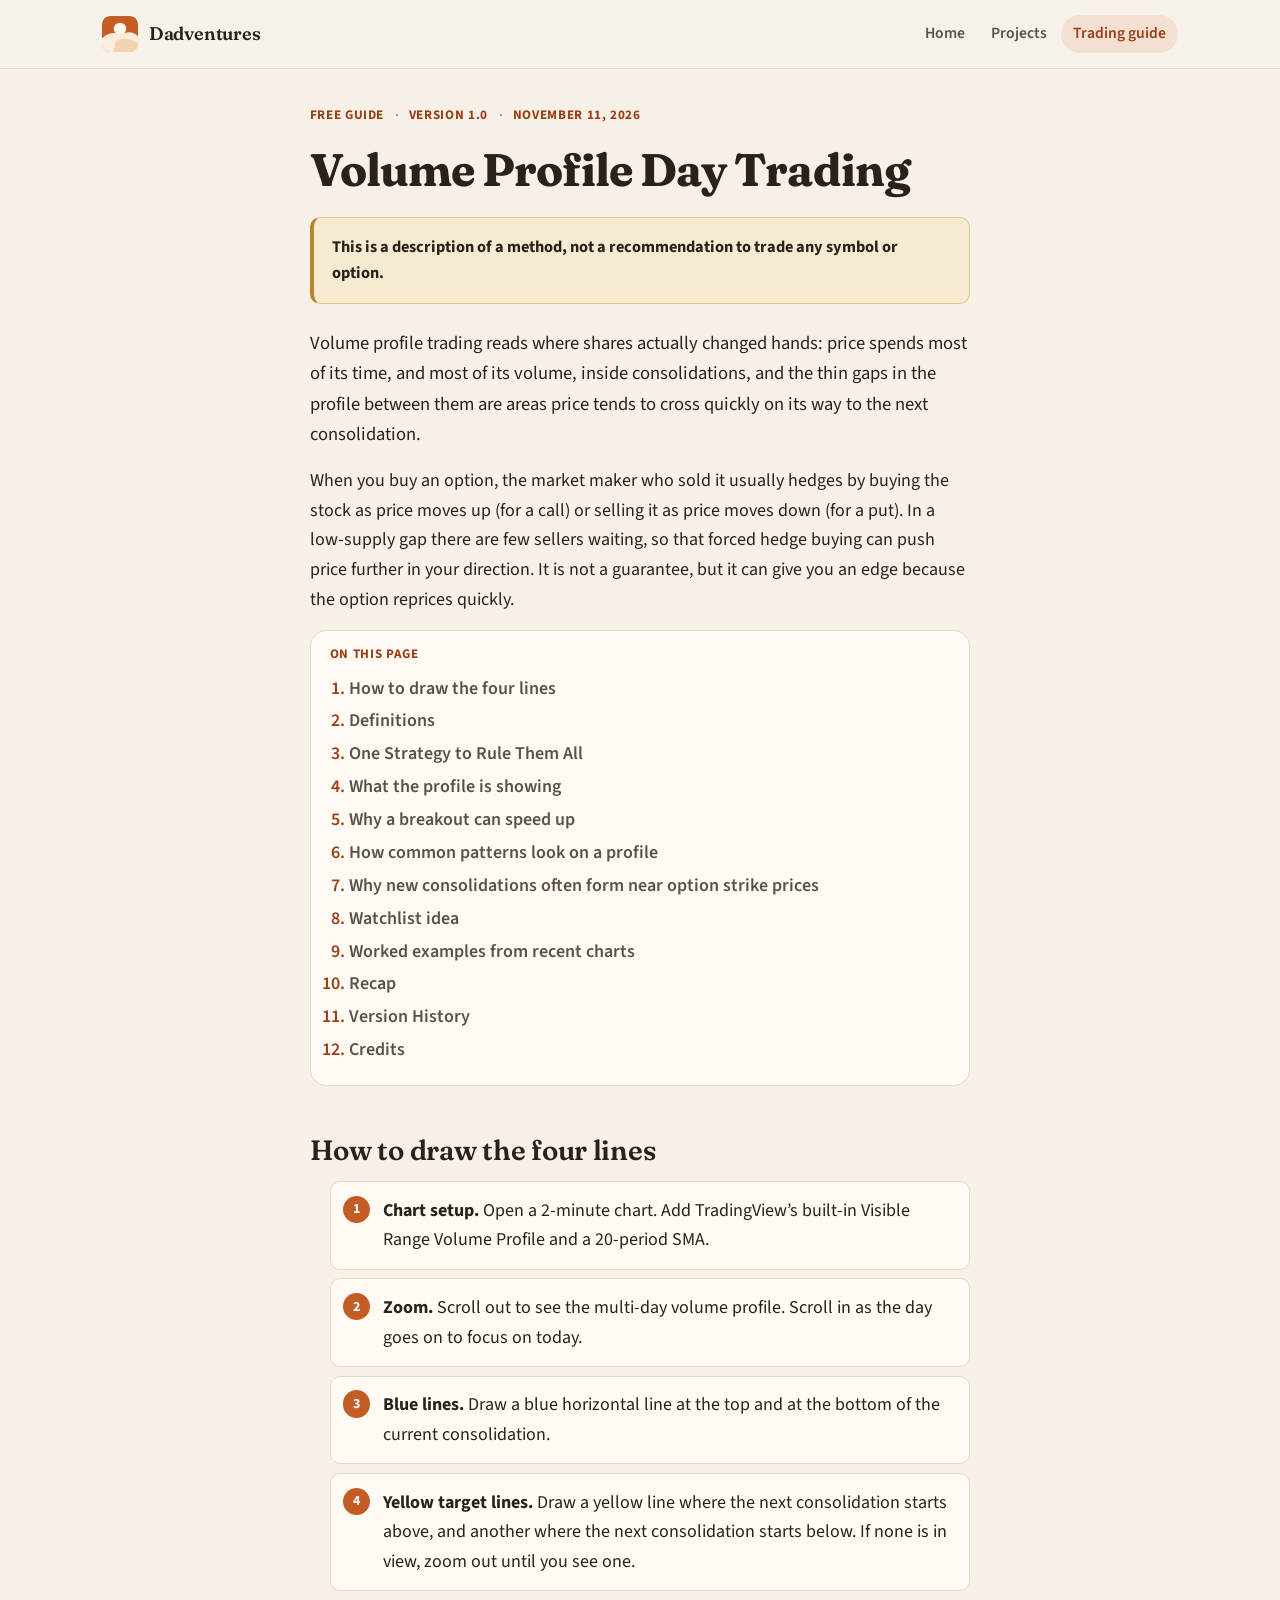
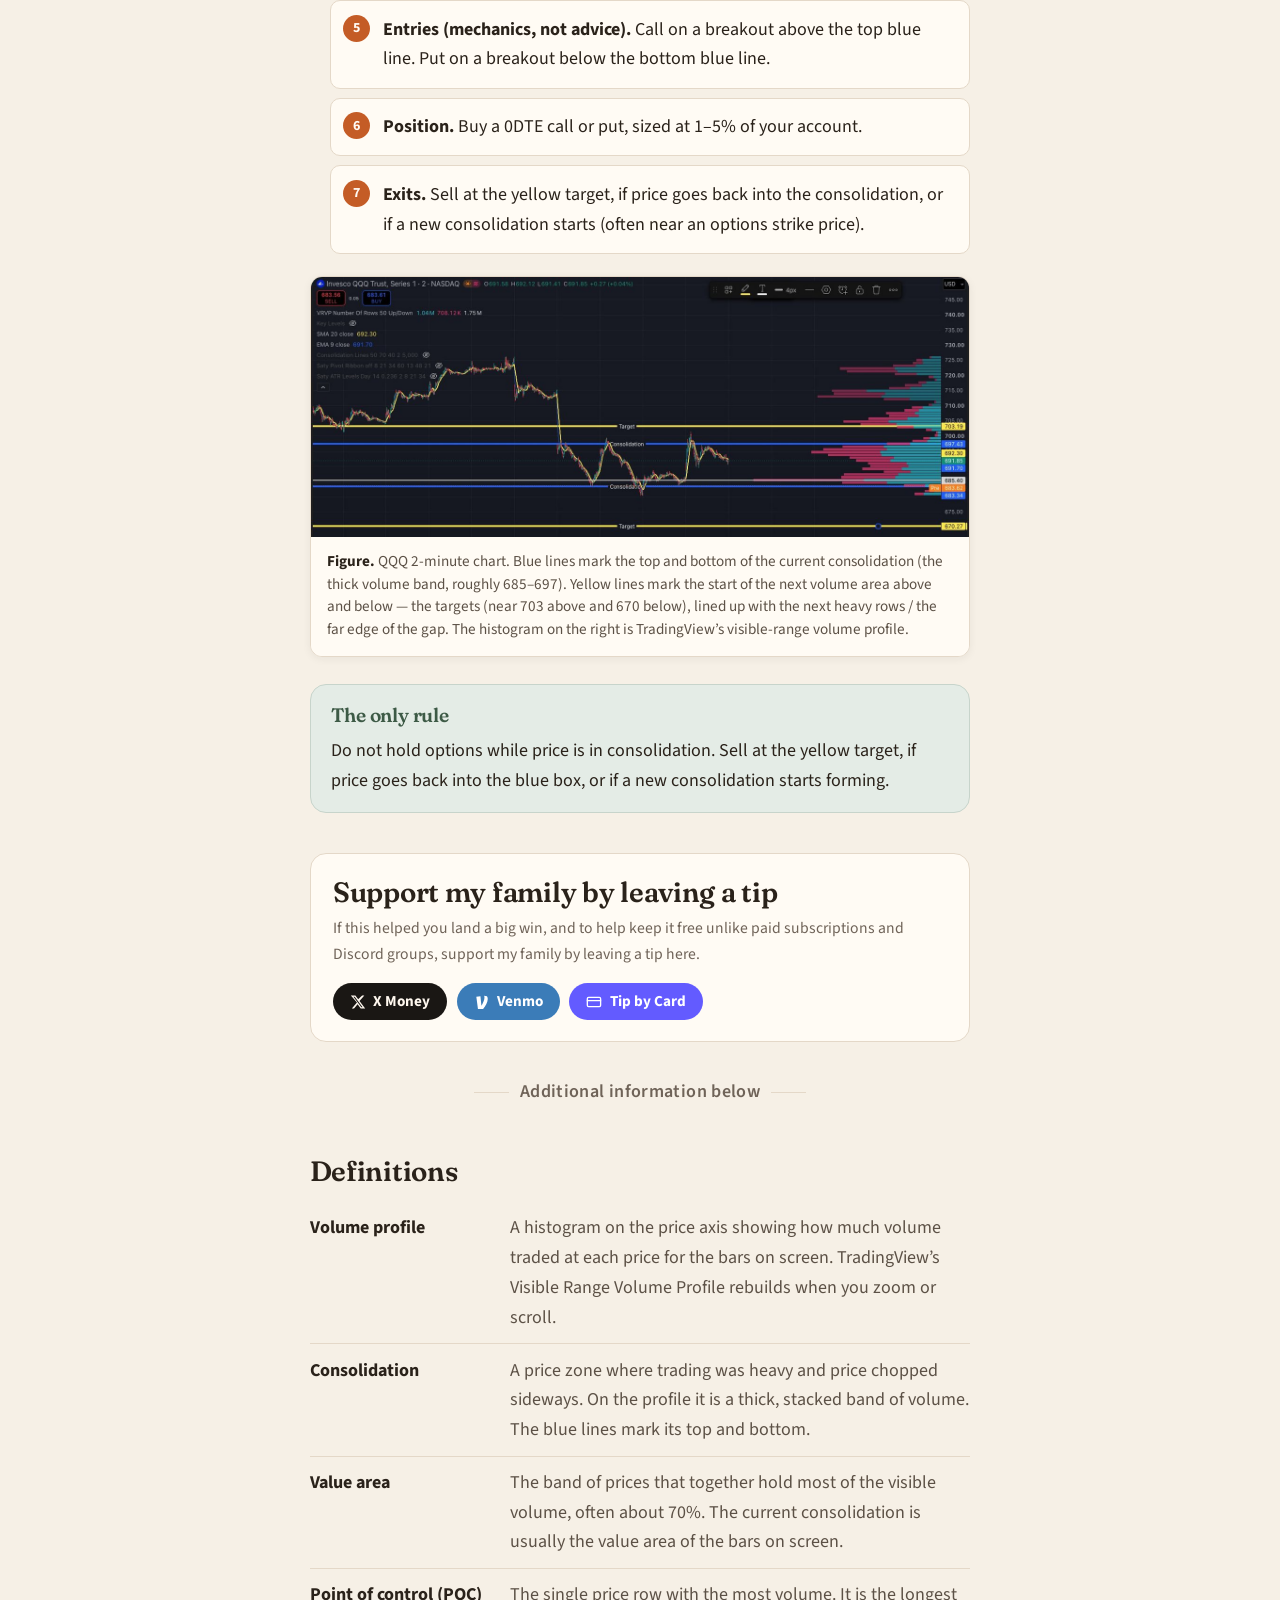
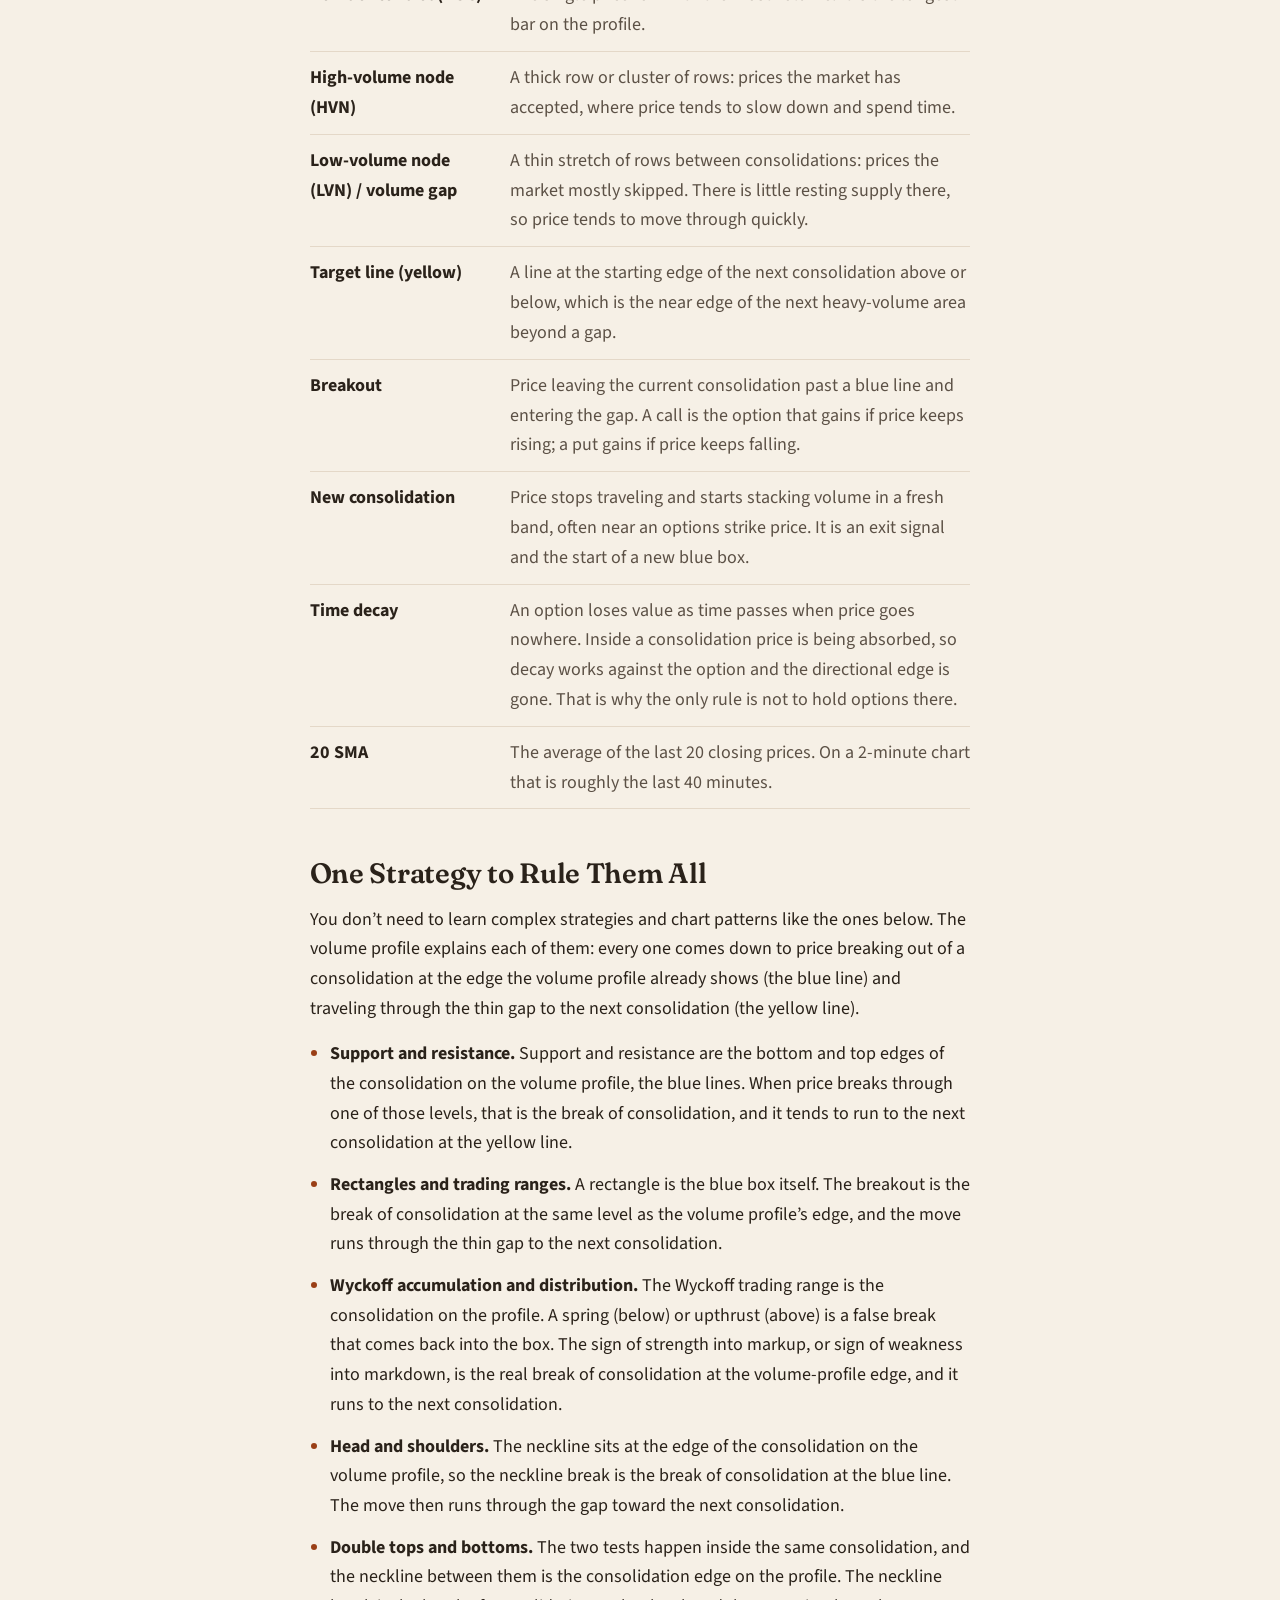
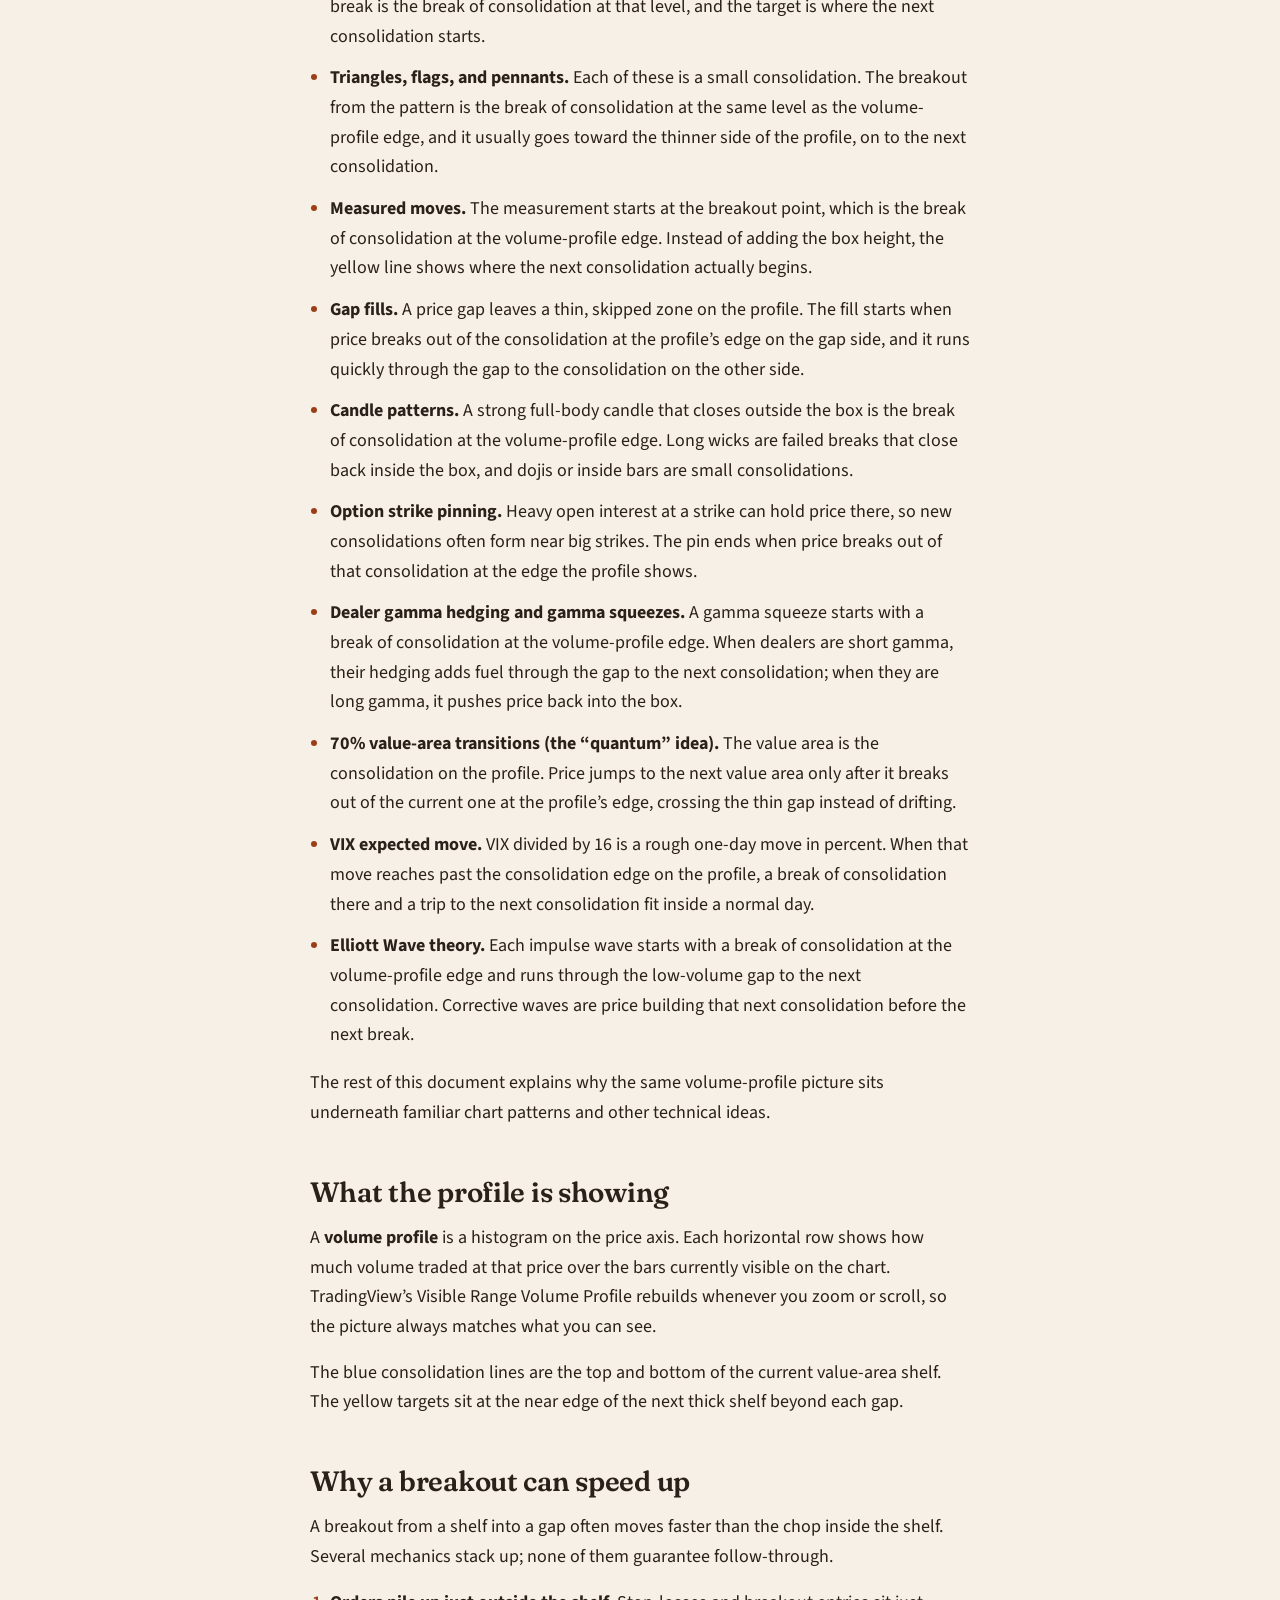
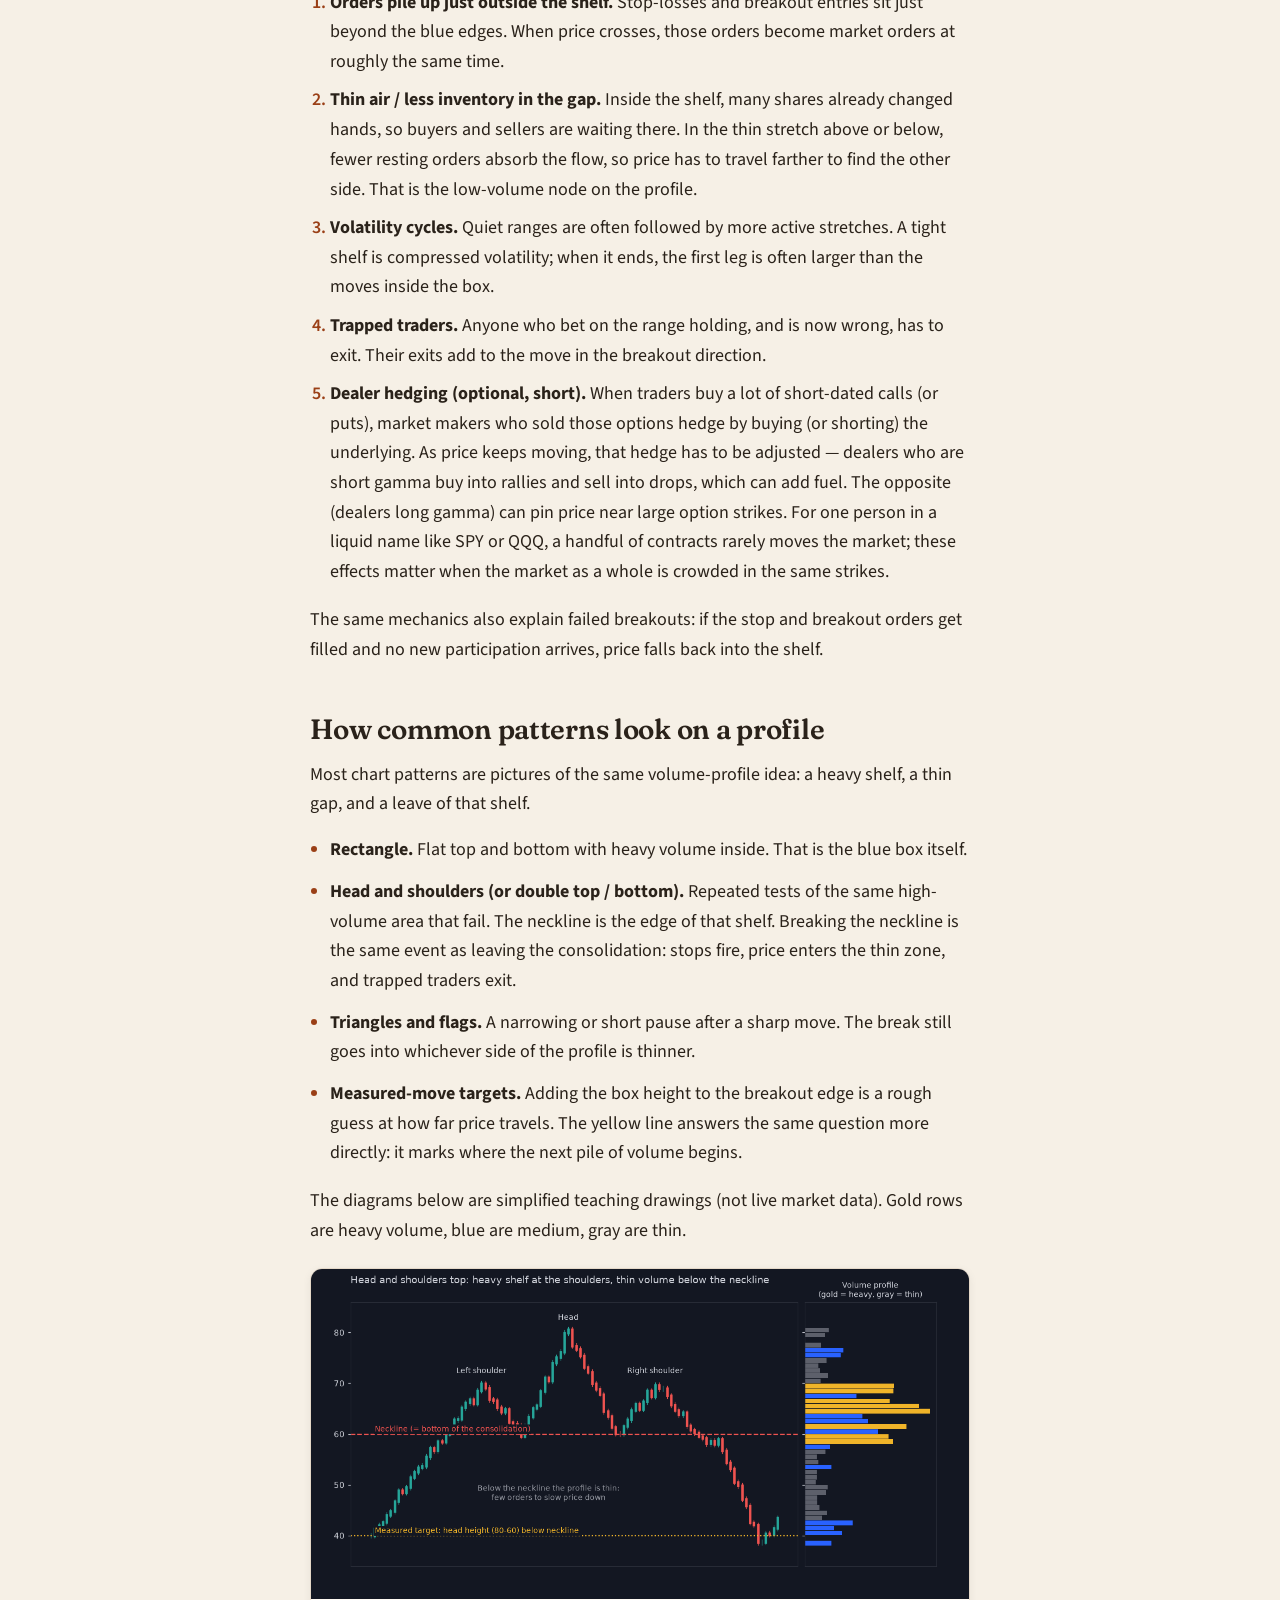
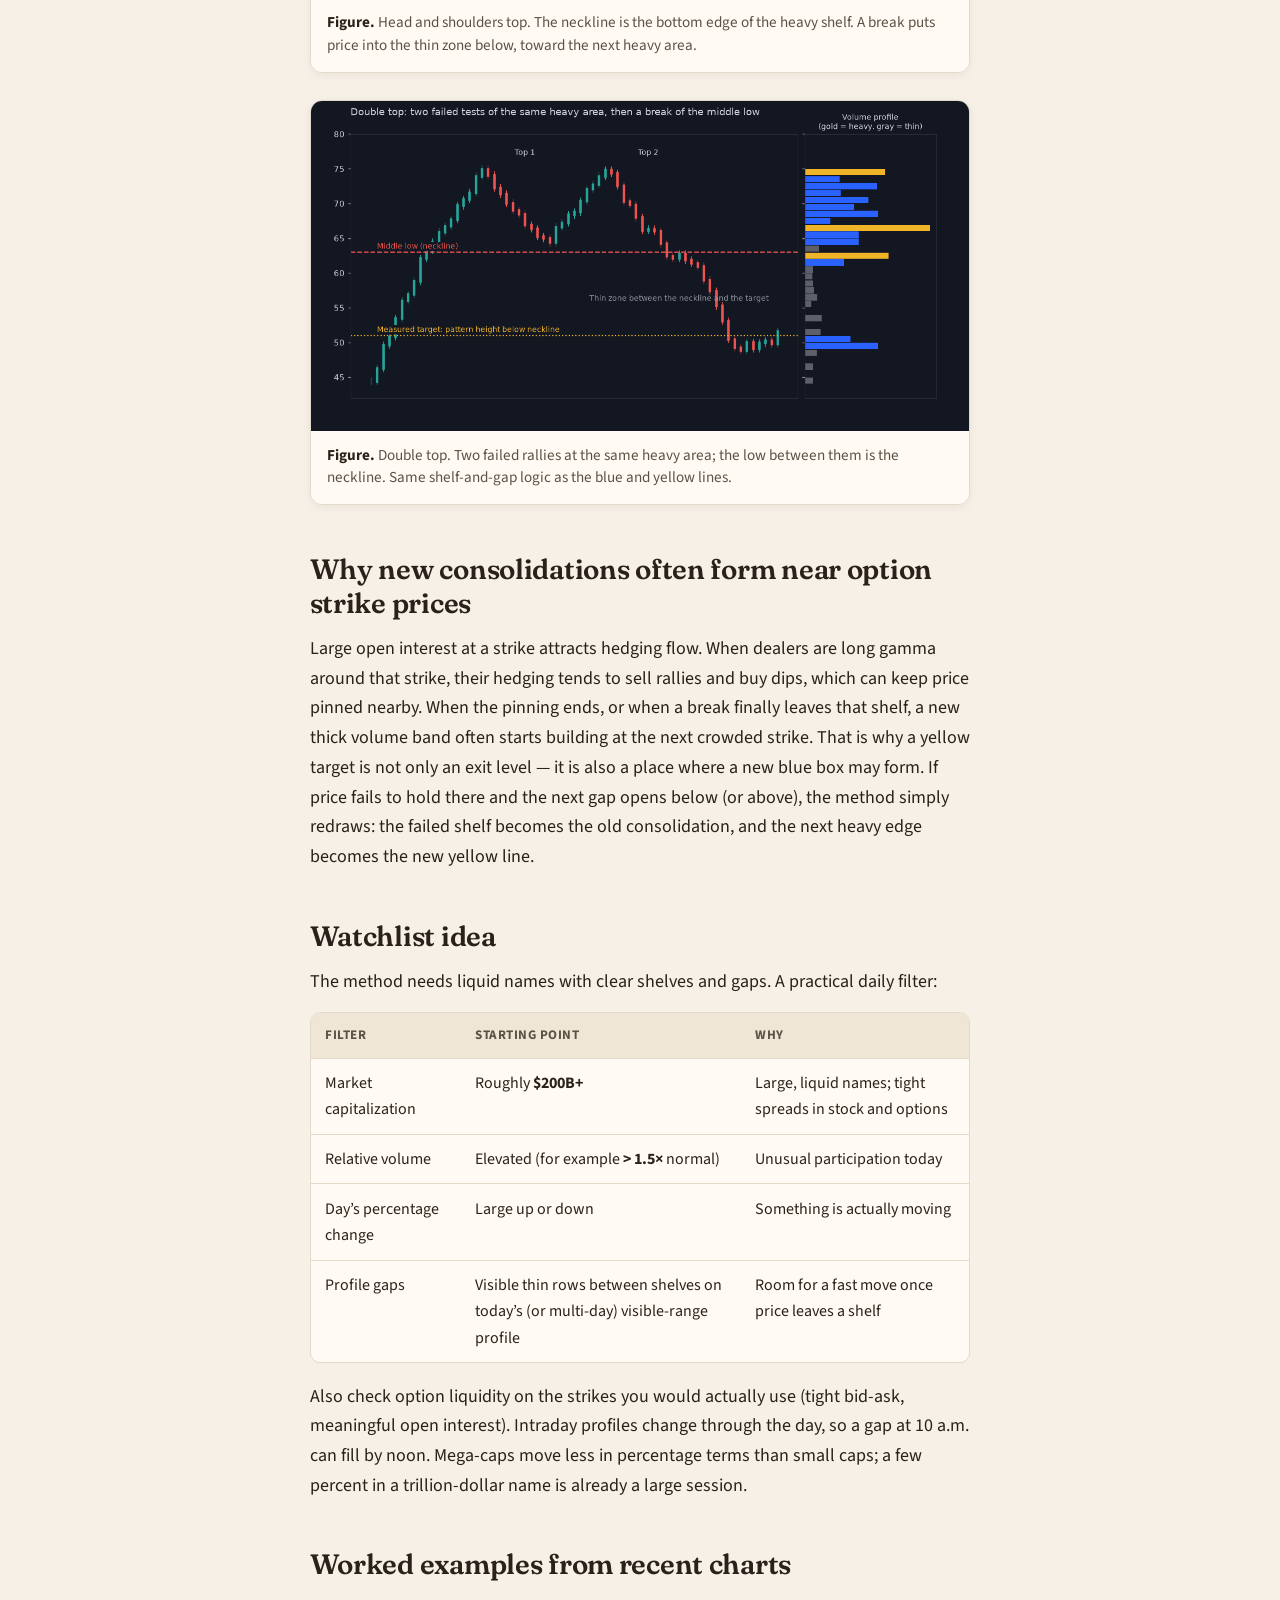
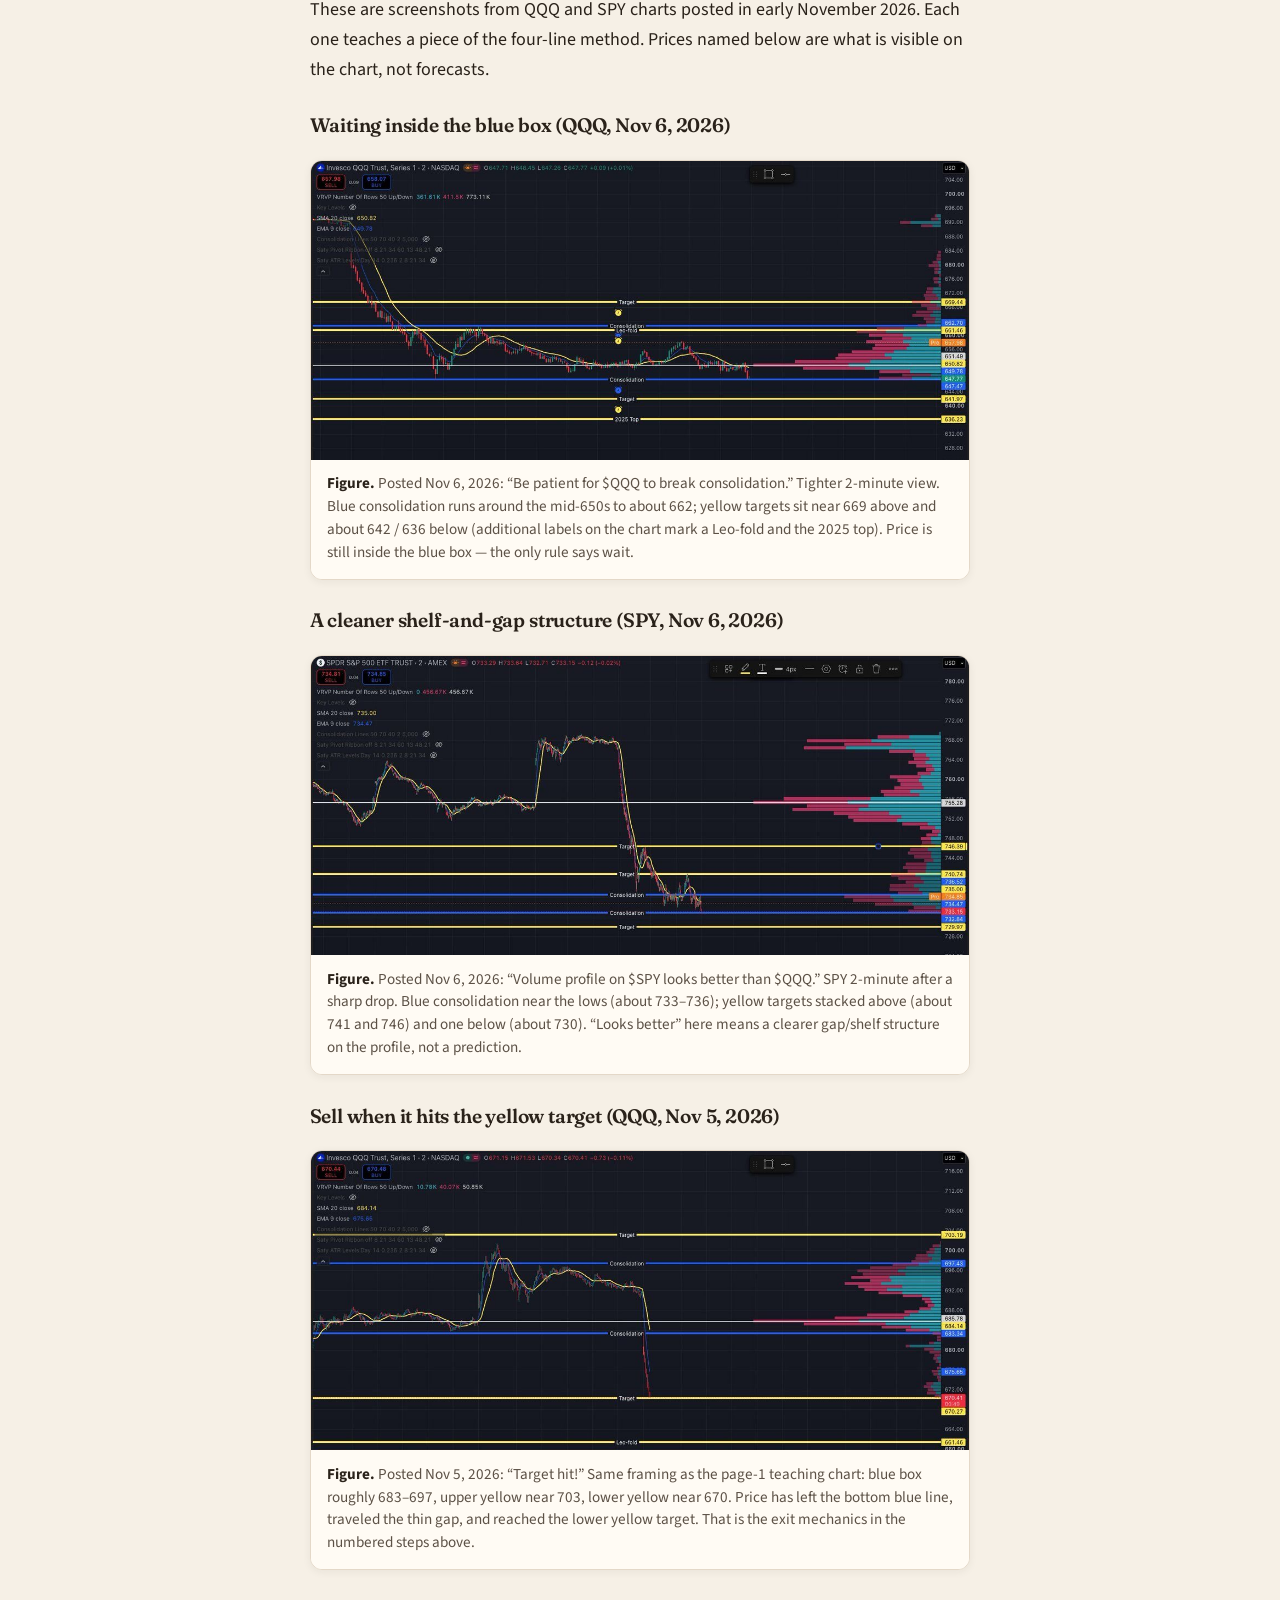
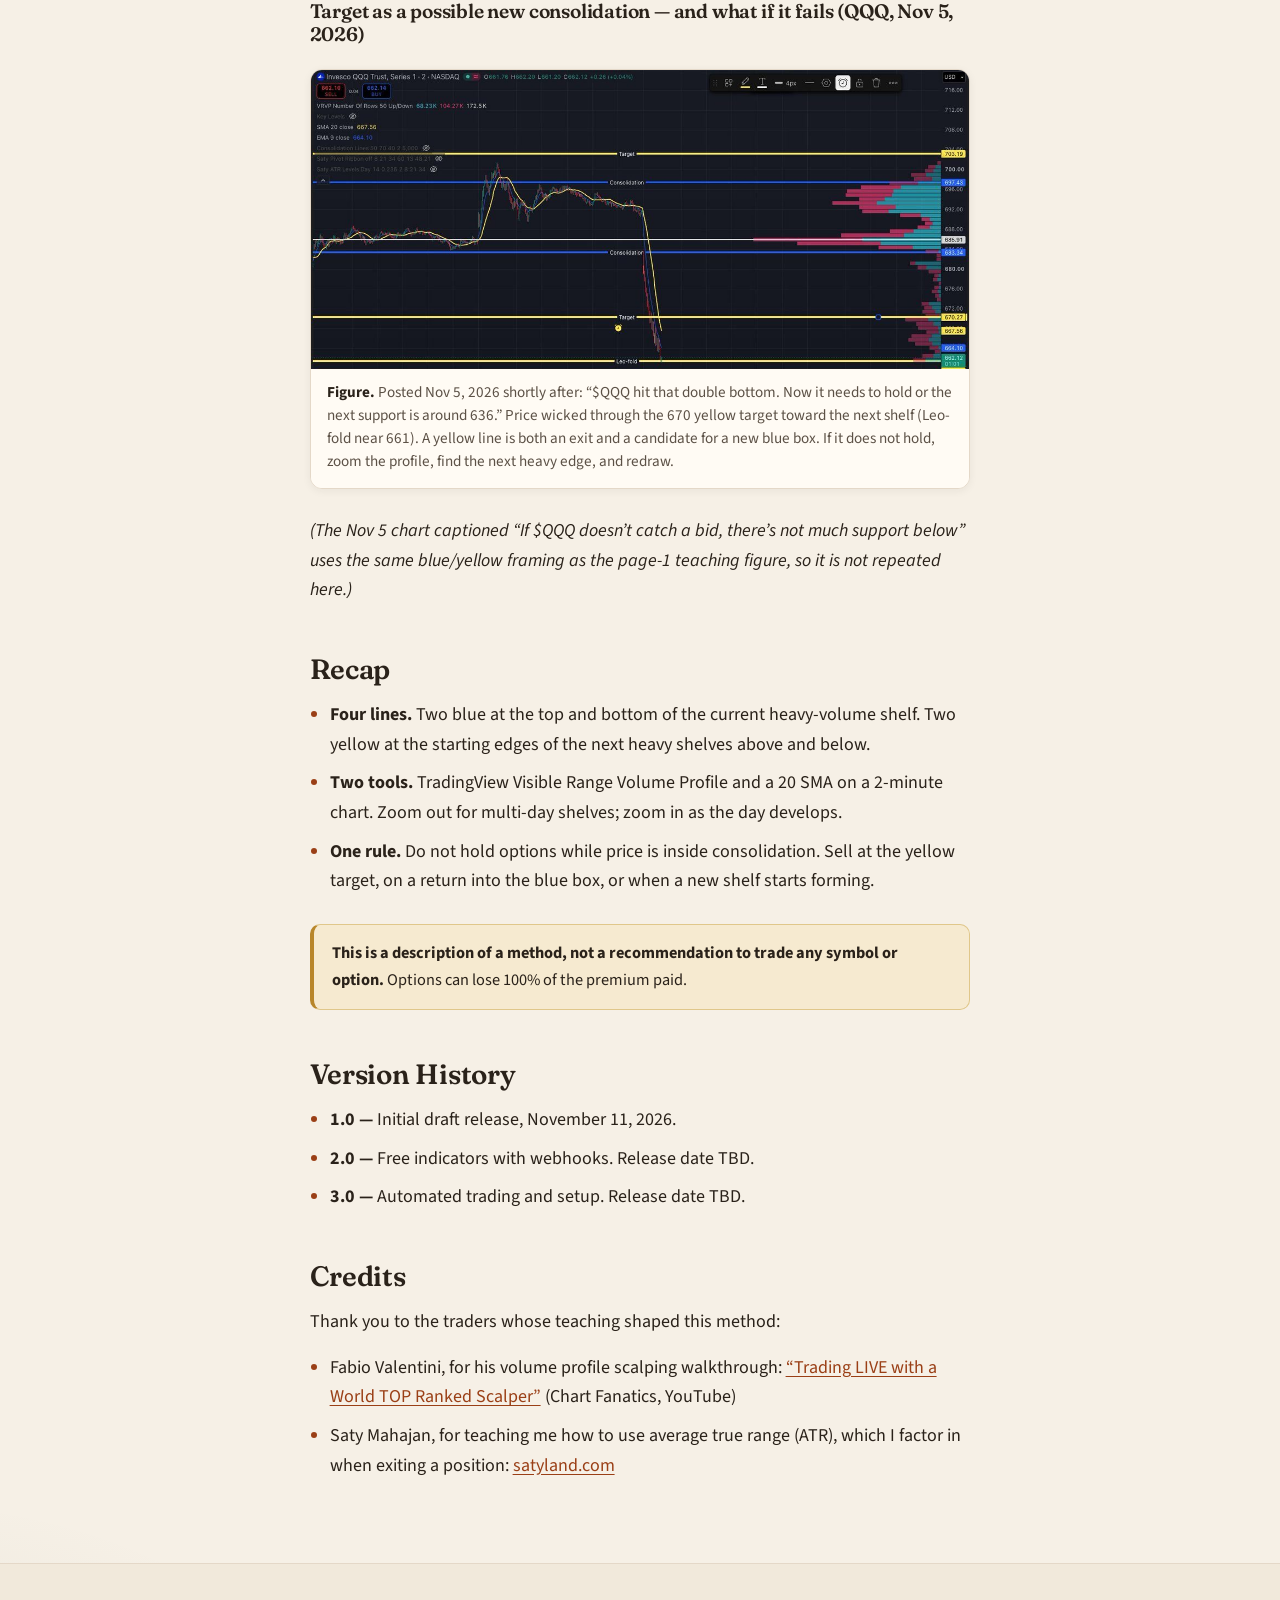
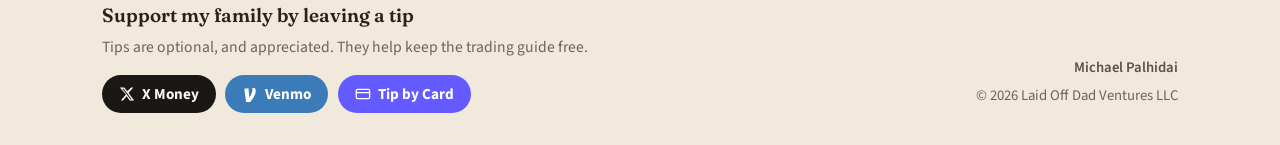
==== commit 851784b6: "Remove rectangle breakdown chart from /trading" ====
--- a/trading/index.html
+++ b/trading/index.html
@@ -217,11 +217,6 @@
         <figcaption><strong>Figure.</strong> Double top. Two failed rallies at the same heavy area; the low between them is the neckline. Same shelf-and-gap logic as the blue and yellow lines.</figcaption>
       </figure>
 
-      <figure class="chart">
-        <img src="/images/rectangle-breakdown-profile.png" width="1210" height="605" alt="Simplified teaching drawing of a rectangle breakdown with a volume profile. Gold rows show heavy volume, blue medium, and gray thin.">
-        <figcaption><strong>Figure.</strong> Rectangle breakdown. Flat heavy shelf, thin volume below, next heavy area further down — the plainest form of the four-line method.</figcaption>
-      </figure>
-
       <h2 id="option-strikes">Why new consolidations often form near option strike prices</h2>
       <p>Large open interest at a strike attracts hedging flow. When dealers are long gamma around that strike, their hedging tends to sell rallies and buy dips, which can keep price pinned nearby. When the pinning ends, or when a break finally leaves that shelf, a new thick volume band often starts building at the next crowded strike. That is why a yellow target is not only an exit level — it is also a place where a new blue box may form. If price fails to hold there and the next gap opens below (or above), the method simply redraws: the failed shelf becomes the old consolidation, and the next heavy edge becomes the new yellow line.</p>
 
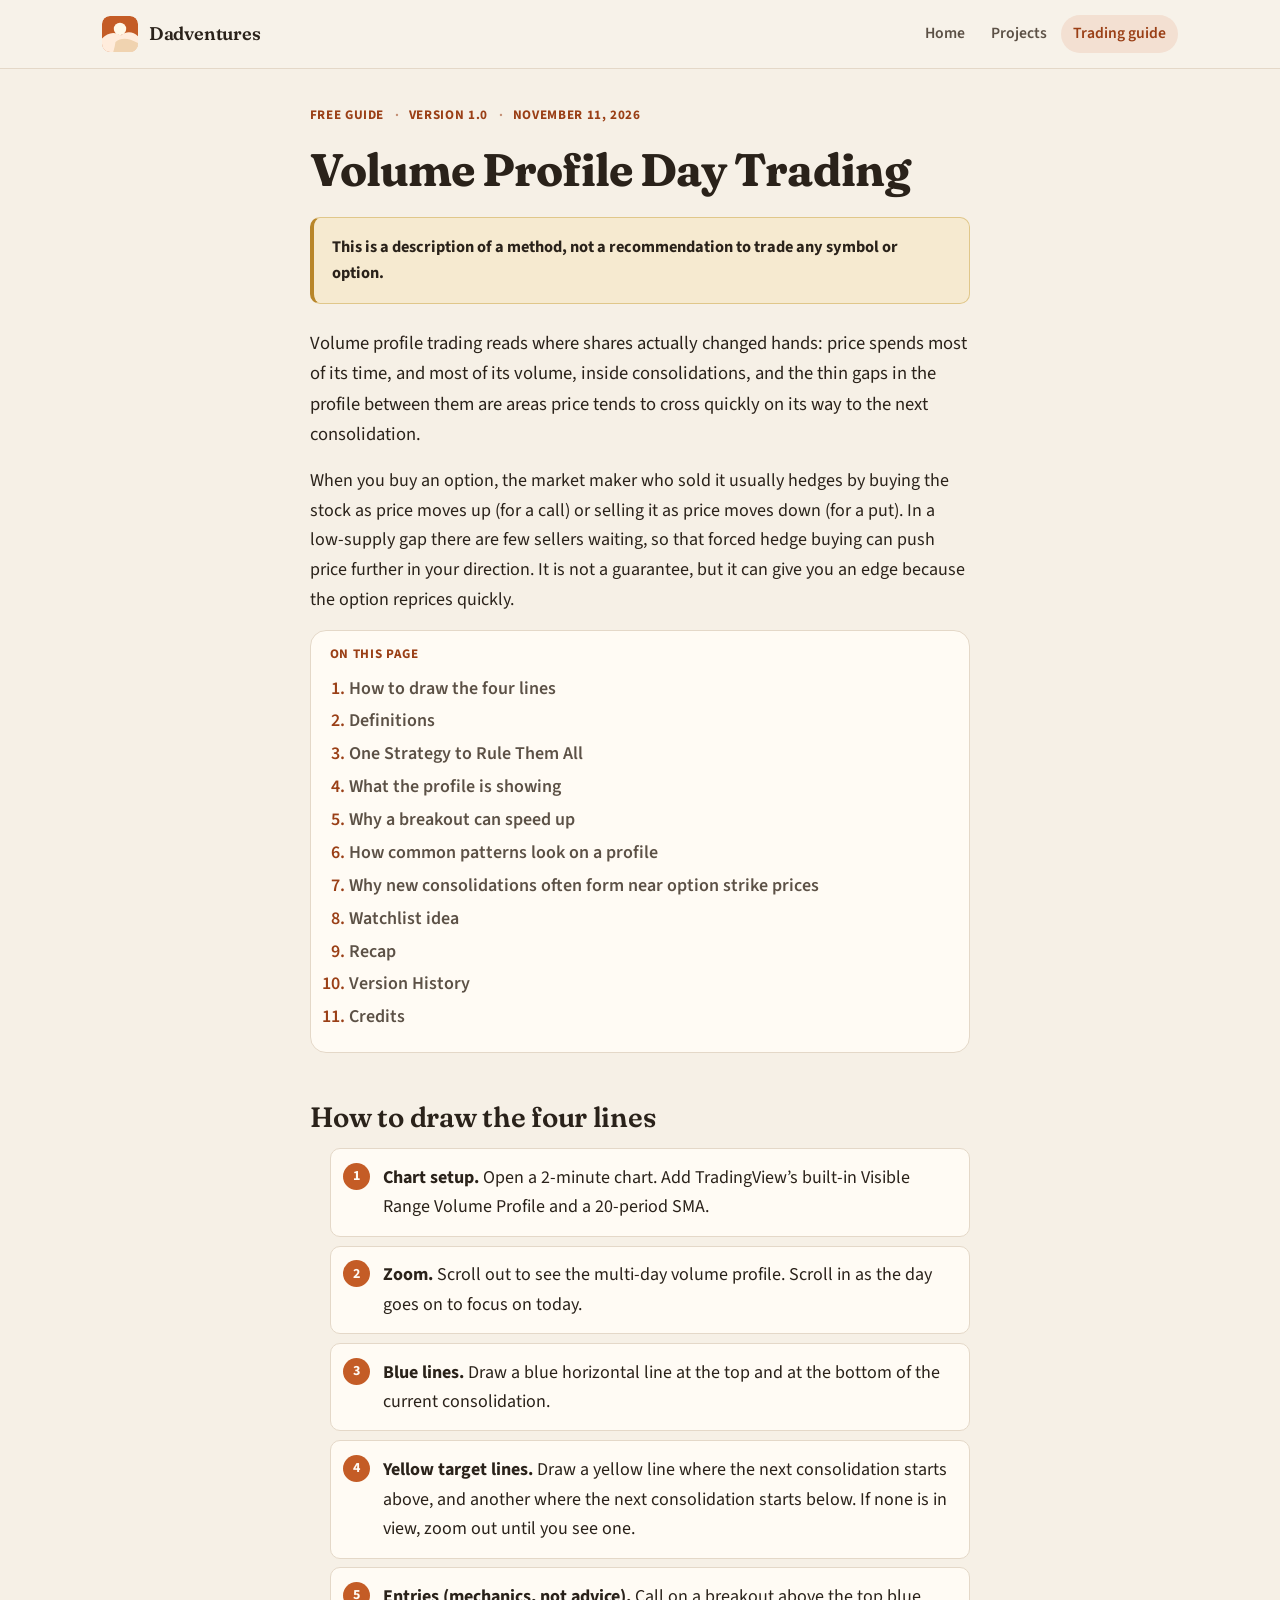
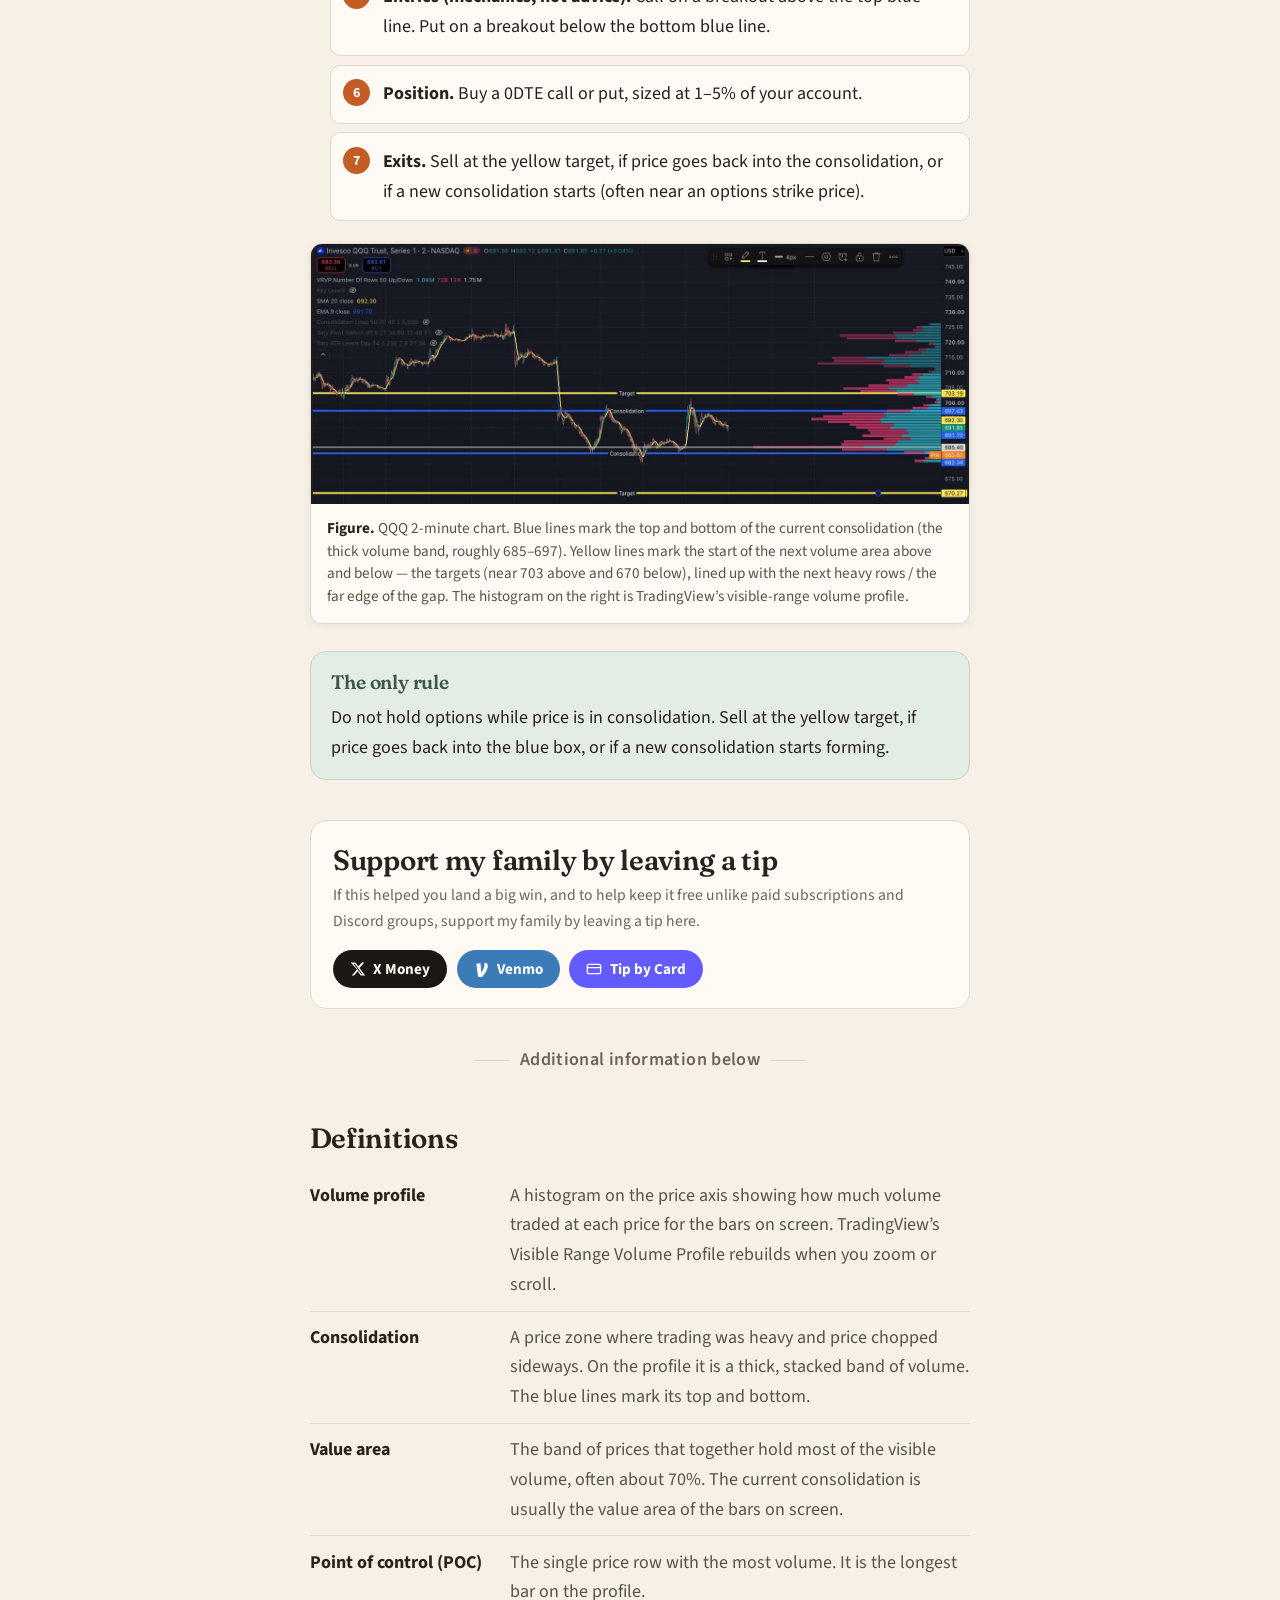
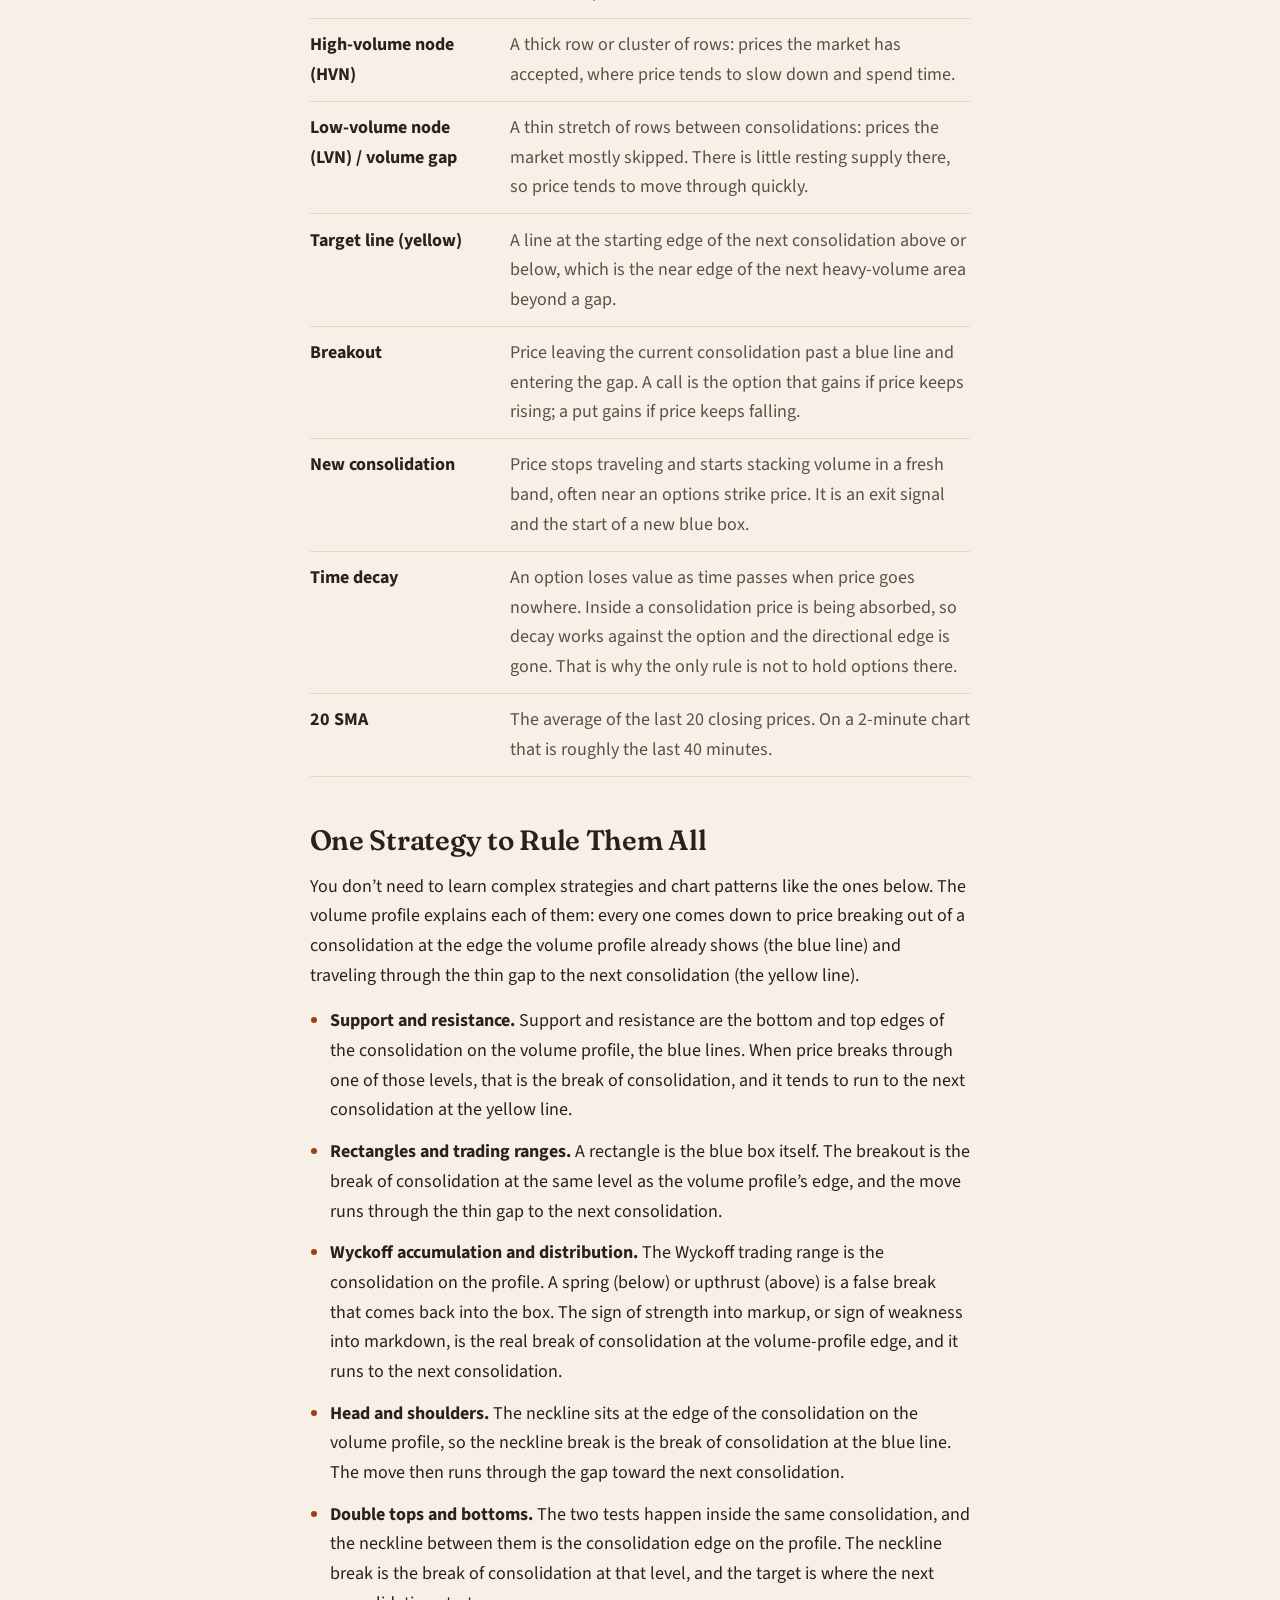
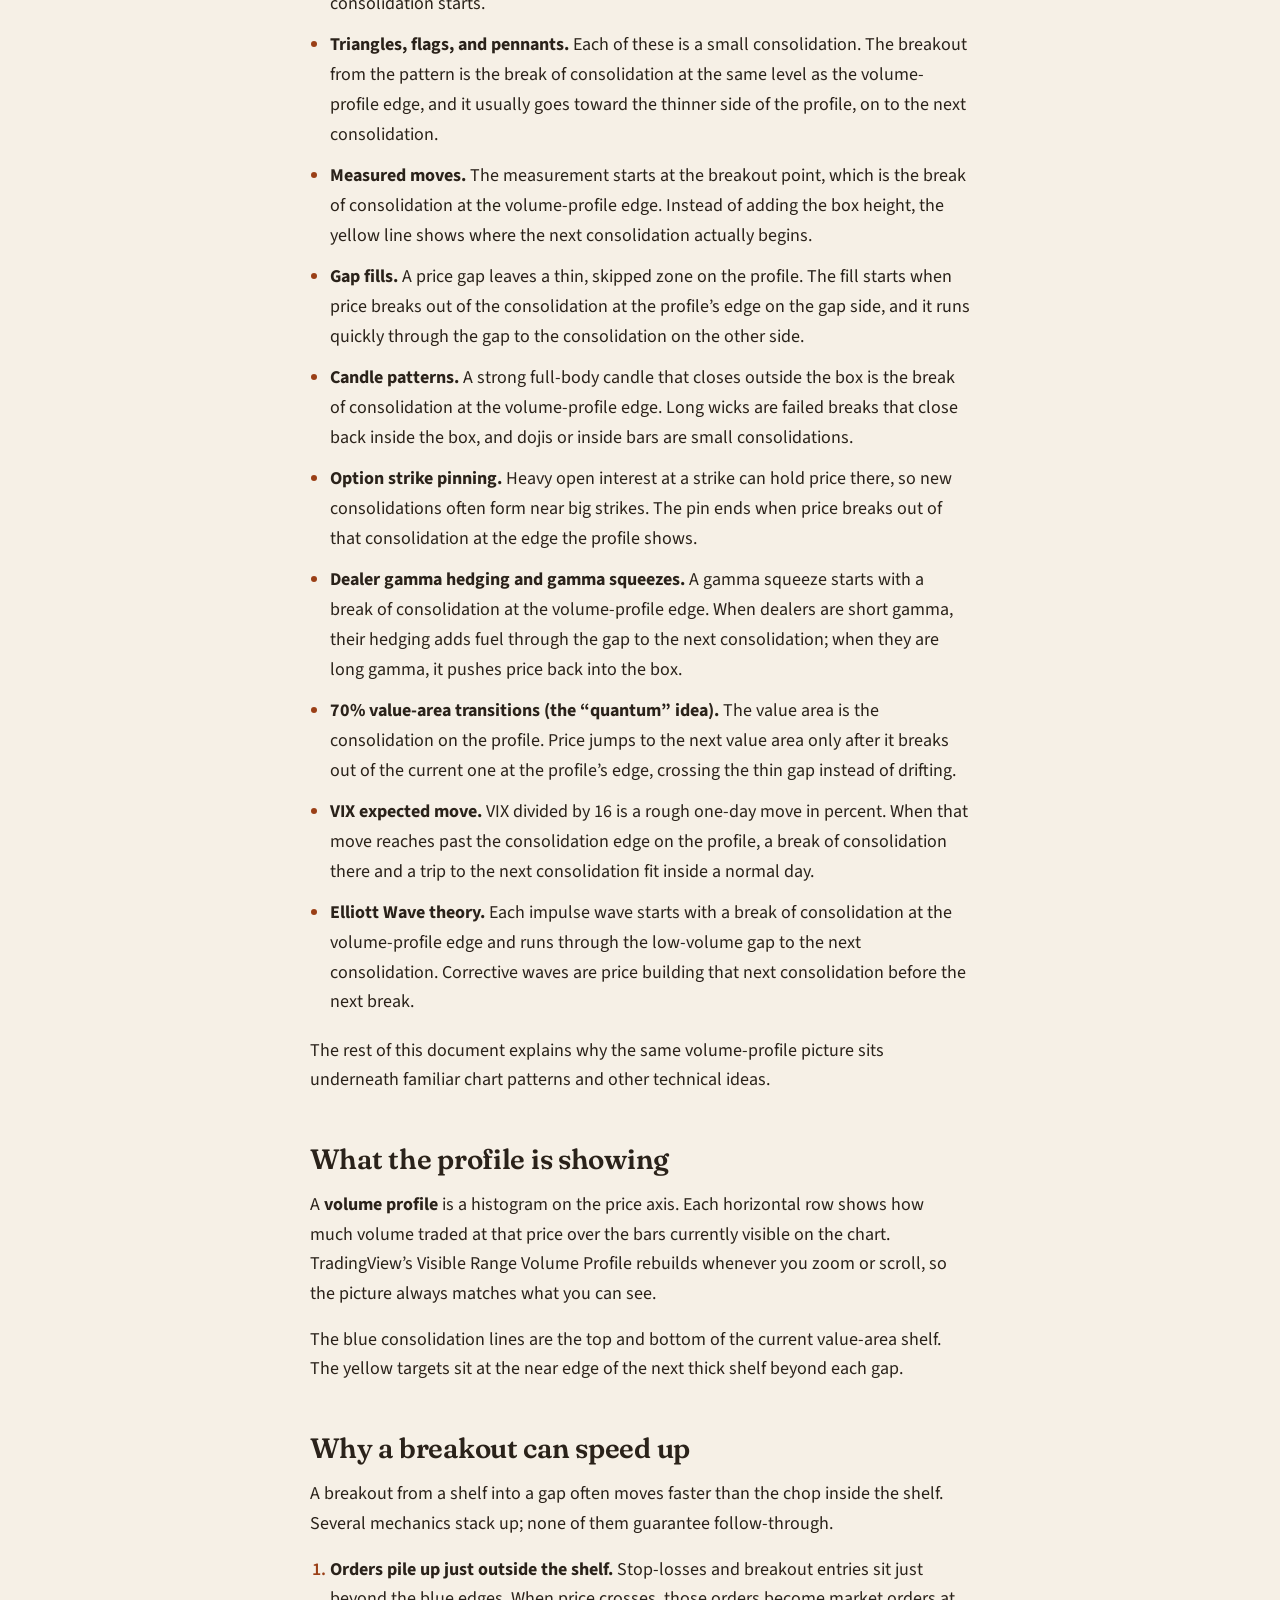
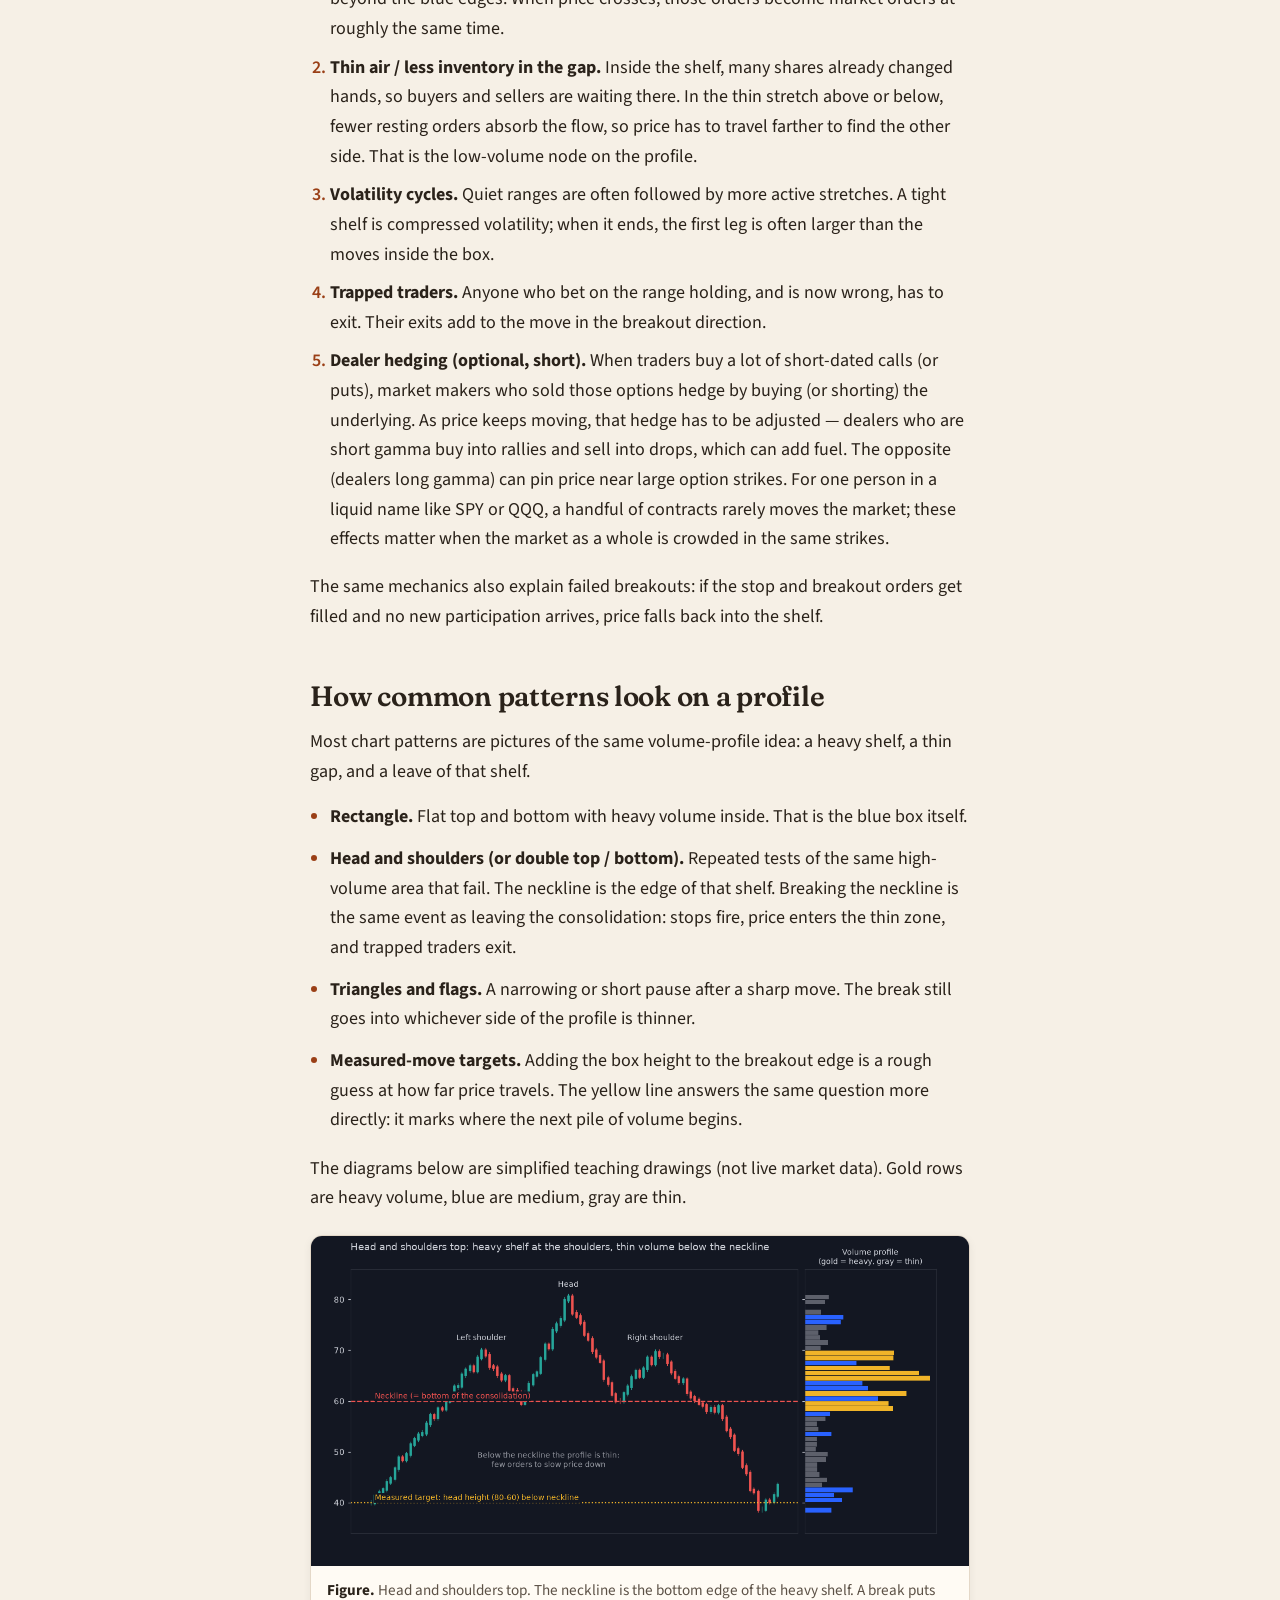
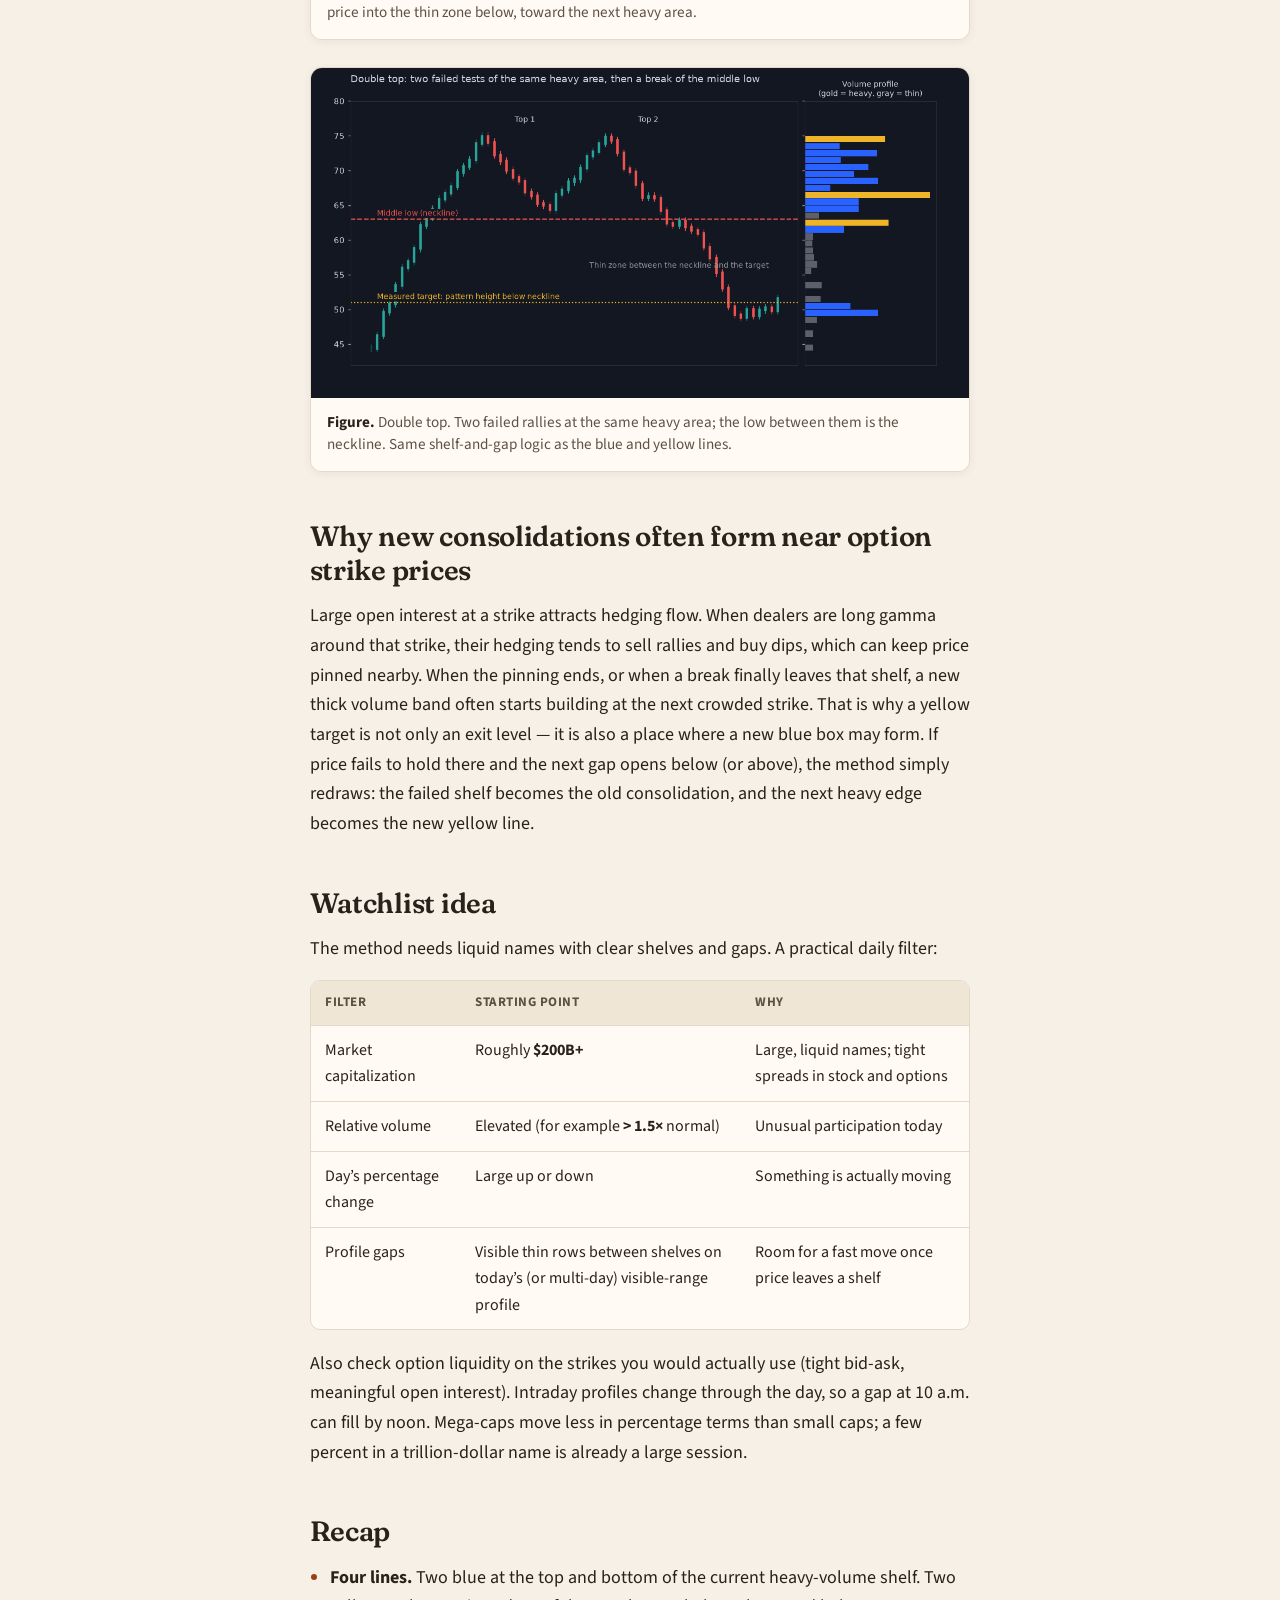
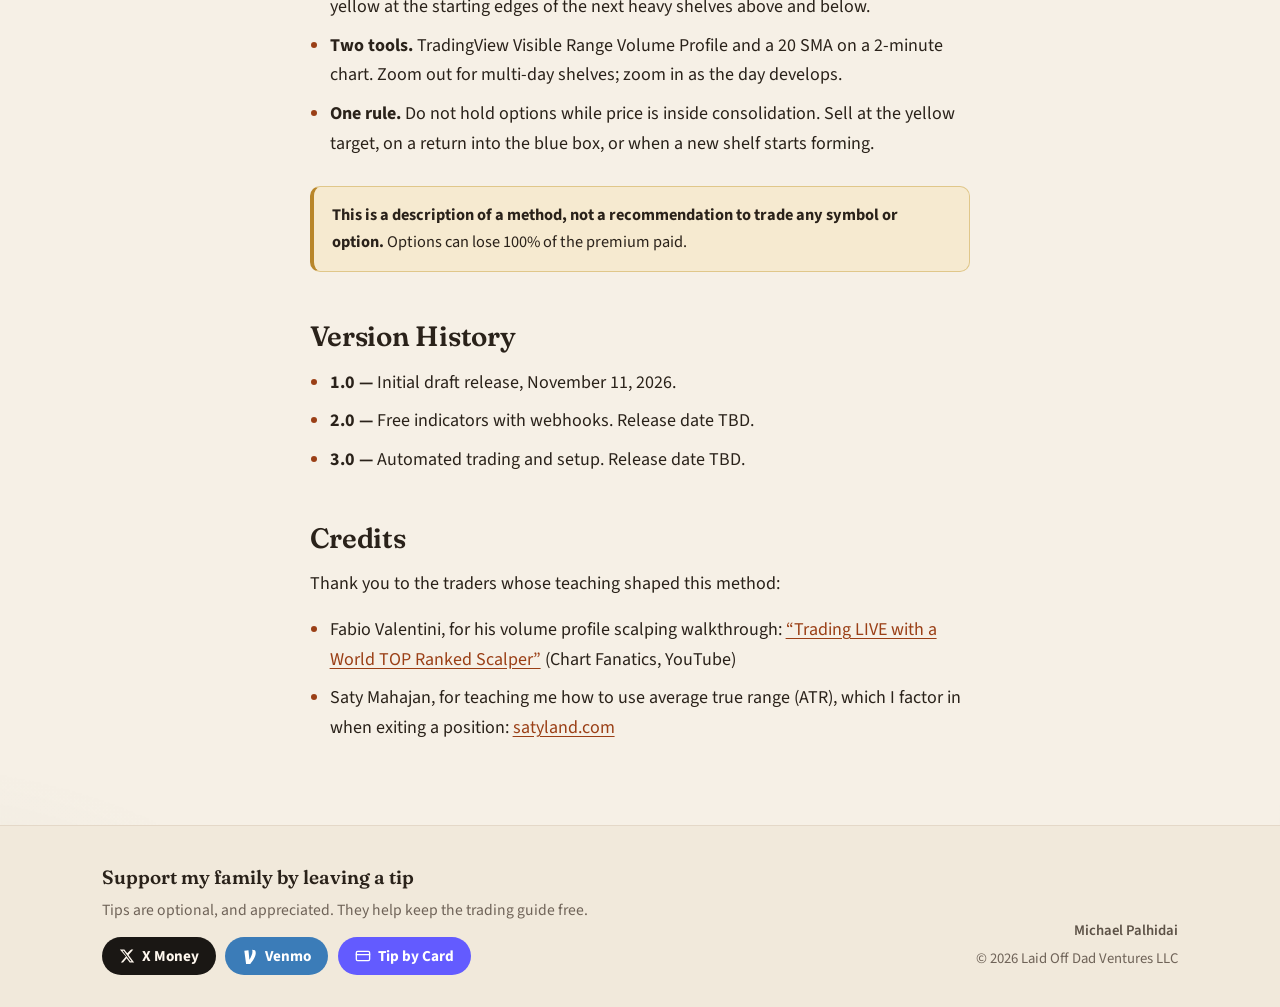
==== commit aa5803aa: "Remove 'Worked examples from recent charts' section from /trading" ====
--- a/trading/index.html
+++ b/trading/index.html
@@ -65,7 +65,6 @@
           <li><a href="#patterns">How common patterns look on a profile</a></li>
           <li><a href="#option-strikes">Why new consolidations often form near option strike prices</a></li>
           <li><a href="#watchlist">Watchlist idea</a></li>
-          <li><a href="#examples">Worked examples from recent charts</a></li>
           <li><a href="#recap">Recap</a></li>
           <li><a href="#version-history">Version History</a></li>
           <li><a href="#credits">Credits</a></li>
@@ -257,35 +256,6 @@
       </div>
       <p>Also check option liquidity on the strikes you would actually use (tight bid-ask, meaningful open interest). Intraday profiles change through the day, so a gap at 10 a.m. can fill by noon. Mega-caps move less in percentage terms than small caps; a few percent in a trillion-dollar name is already a large session.</p>
 
-      <h2 id="examples">Worked examples from recent charts</h2>
-      <p>These are screenshots from QQQ and SPY charts posted in early November 2026. Each one teaches a piece of the four-line method. Prices named below are what is visible on the chart, not forecasts.</p>
-
-      <h3 id="example-qqq-nov6">Waiting inside the blue box (QQQ, Nov 6, 2026)</h3>
-      <figure class="chart">
-        <img src="/images/qqq-wait-break-nov6.jpg" width="1200" height="544" alt="QQQ 2-minute chart from November 6, 2026, showing price still waiting inside a blue consolidation box, with yellow targets above and below.">
-        <figcaption><strong>Figure.</strong> Posted Nov 6, 2026: “Be patient for $QQQ to break consolidation.” Tighter 2-minute view. Blue consolidation runs around the mid-650s to about 662; yellow targets sit near 669 above and about 642 / 636 below (additional labels on the chart mark a Leo-fold and the 2025 top). Price is still inside the blue box — the only rule says wait.</figcaption>
-      </figure>
-
-      <h3 id="example-spy-nov6">A cleaner shelf-and-gap structure (SPY, Nov 6, 2026)</h3>
-      <figure class="chart">
-        <img src="/images/spy-vp-nov6.jpg" width="1200" height="544" alt="SPY 2-minute chart from November 6, 2026, after a sharp drop, with a tight blue consolidation near the lows and yellow targets stacked above and one below.">
-        <figcaption><strong>Figure.</strong> Posted Nov 6, 2026: “Volume profile on $SPY looks better than $QQQ.” SPY 2-minute after a sharp drop. Blue consolidation near the lows (about 733–736); yellow targets stacked above (about 741 and 746) and one below (about 730). “Looks better” here means a clearer gap/shelf structure on the profile, not a prediction.</figcaption>
-      </figure>
-
-      <h3 id="example-target-nov5">Sell when it hits the yellow target (QQQ, Nov 5, 2026)</h3>
-      <figure class="chart">
-        <img src="/images/target-hit-nov5.jpg" width="1200" height="544" alt="QQQ chart from November 5, 2026, showing price leaving the bottom of the blue box, traveling through a thin gap, and reaching the lower yellow target.">
-        <figcaption><strong>Figure.</strong> Posted Nov 5, 2026: “Target hit!” Same framing as the page-1 teaching chart: blue box roughly 683–697, upper yellow near 703, lower yellow near 670. Price has left the bottom blue line, traveled the thin gap, and reached the lower yellow target. That is the exit mechanics in the numbered steps above.</figcaption>
-      </figure>
-
-      <h3 id="example-double-bottom-nov5">Target as a possible new consolidation — and what if it fails (QQQ, Nov 5, 2026)</h3>
-      <figure class="chart">
-        <img src="/images/double-bottom-nov5.jpg" width="1200" height="544" alt="QQQ chart from November 5, 2026, showing price wick through the 670 yellow target toward the next shelf.">
-        <figcaption><strong>Figure.</strong> Posted Nov 5, 2026 shortly after: “$QQQ hit that double bottom. Now it needs to hold or the next support is around 636.” Price wicked through the 670 yellow target toward the next shelf (Leo-fold near 661). A yellow line is both an exit and a candidate for a new blue box. If it does not hold, zoom the profile, find the next heavy edge, and redraw.</figcaption>
-      </figure>
-
-      <p><em>(The Nov 5 chart captioned “If $QQQ doesn’t catch a bid, there’s not much support below” uses the same blue/yellow framing as the page-1 teaching figure, so it is not repeated here.)</em></p>
-
       <h2 id="recap">Recap</h2>
       <ul>
         <li><strong>Four lines.</strong> Two blue at the top and bottom of the current heavy-volume shelf. Two yellow at the starting edges of the next heavy shelves above and below.</li>
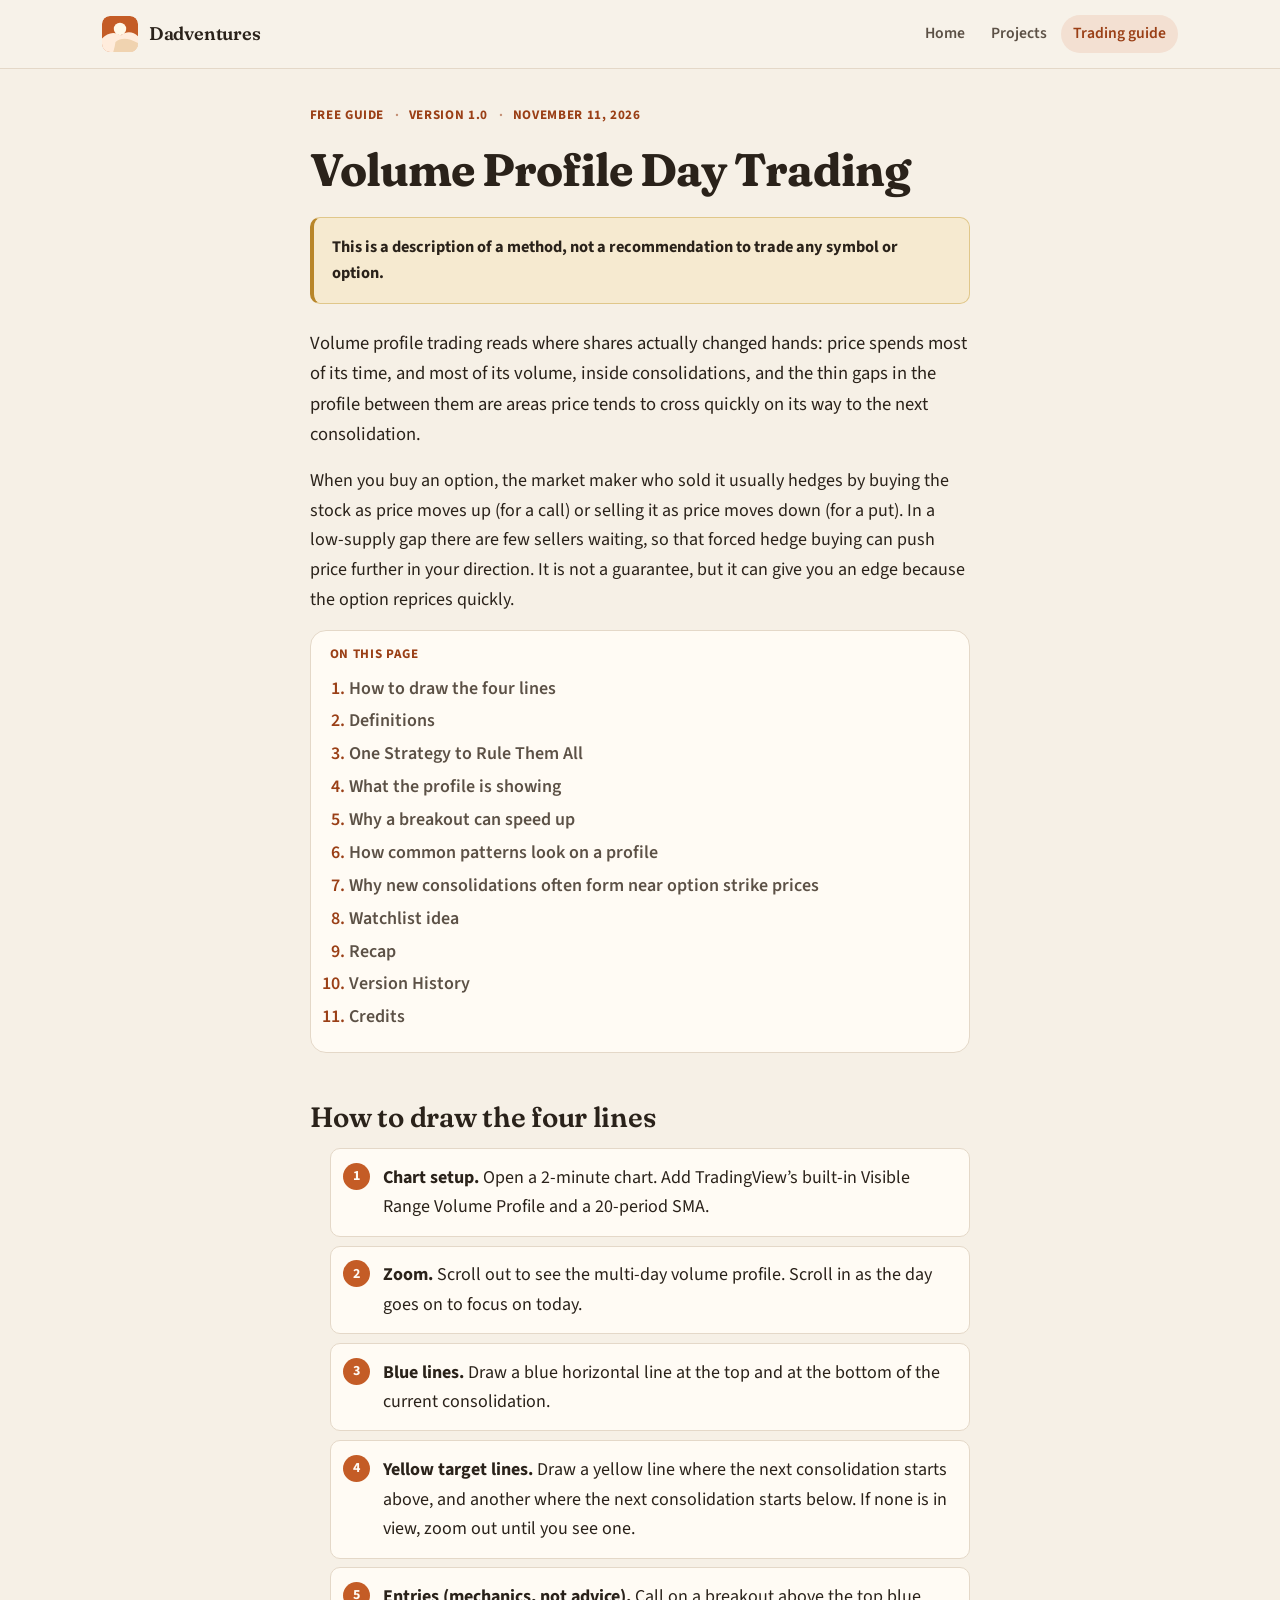
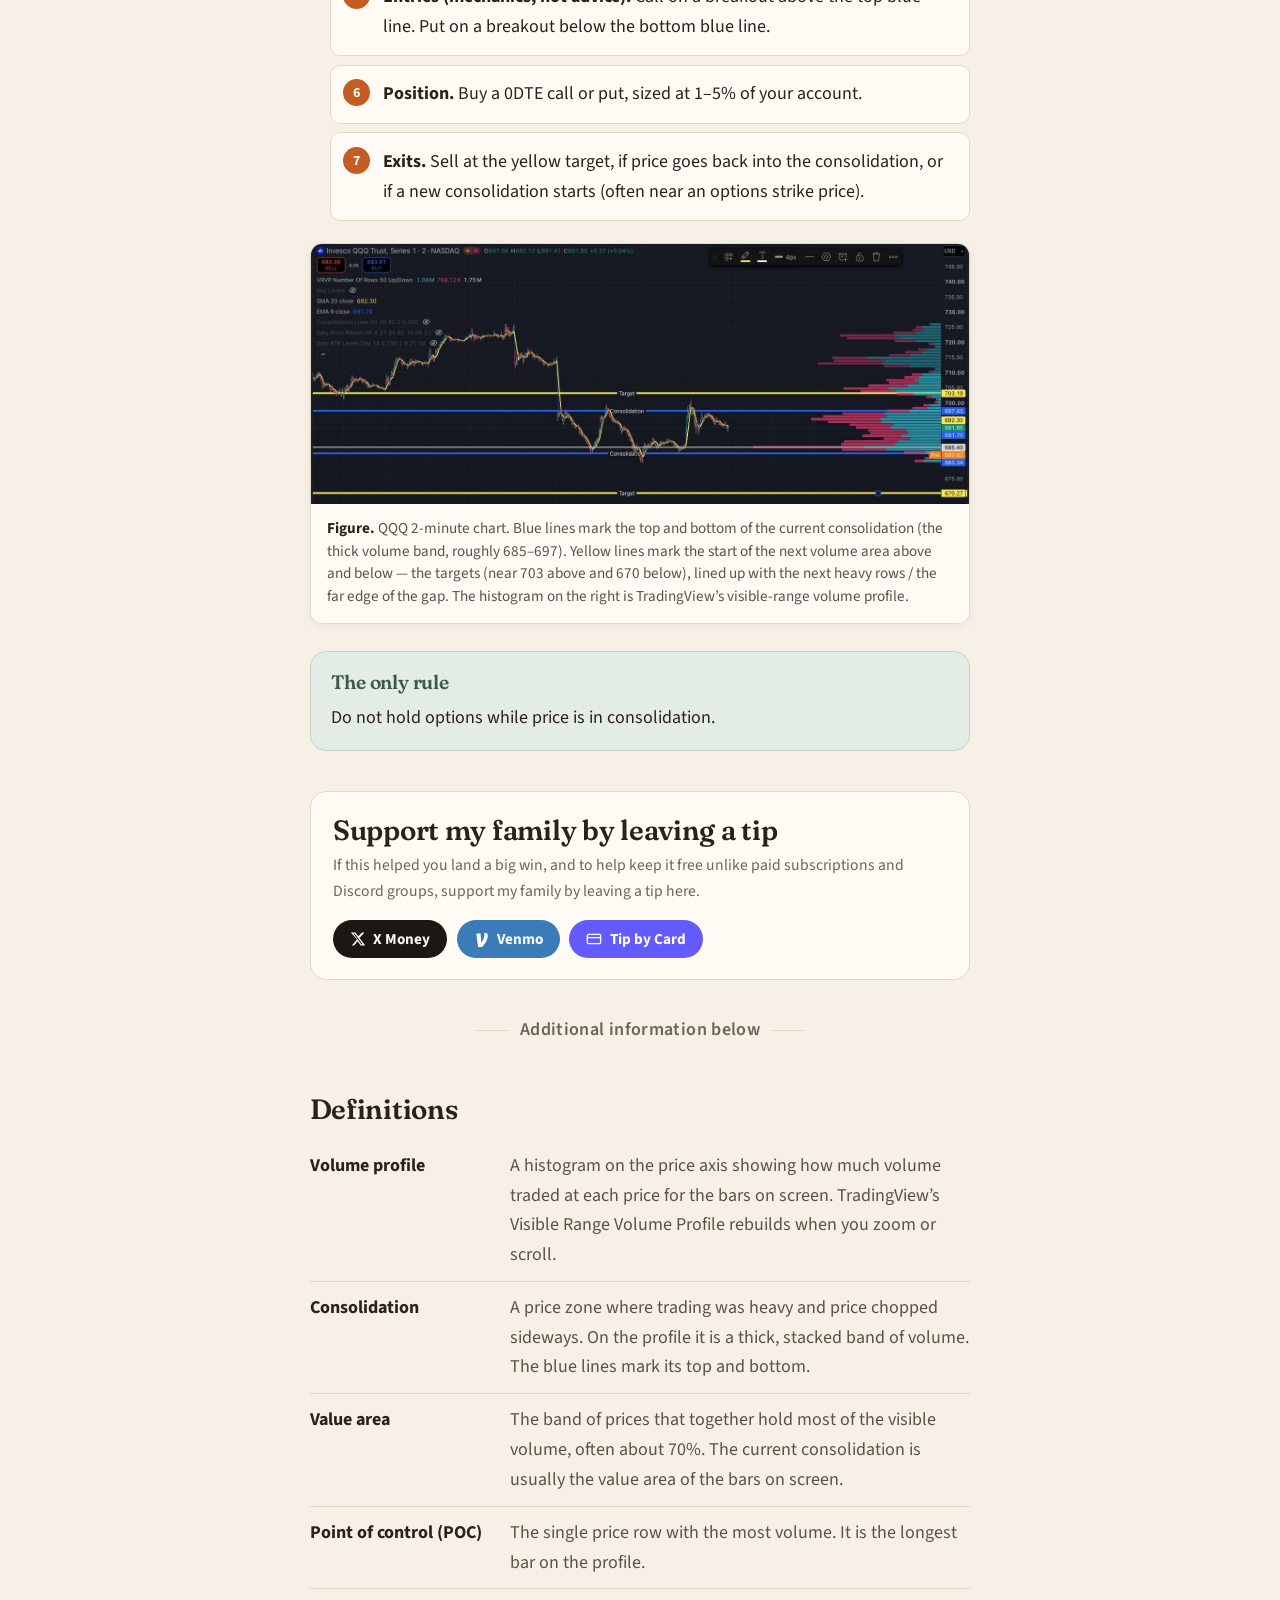
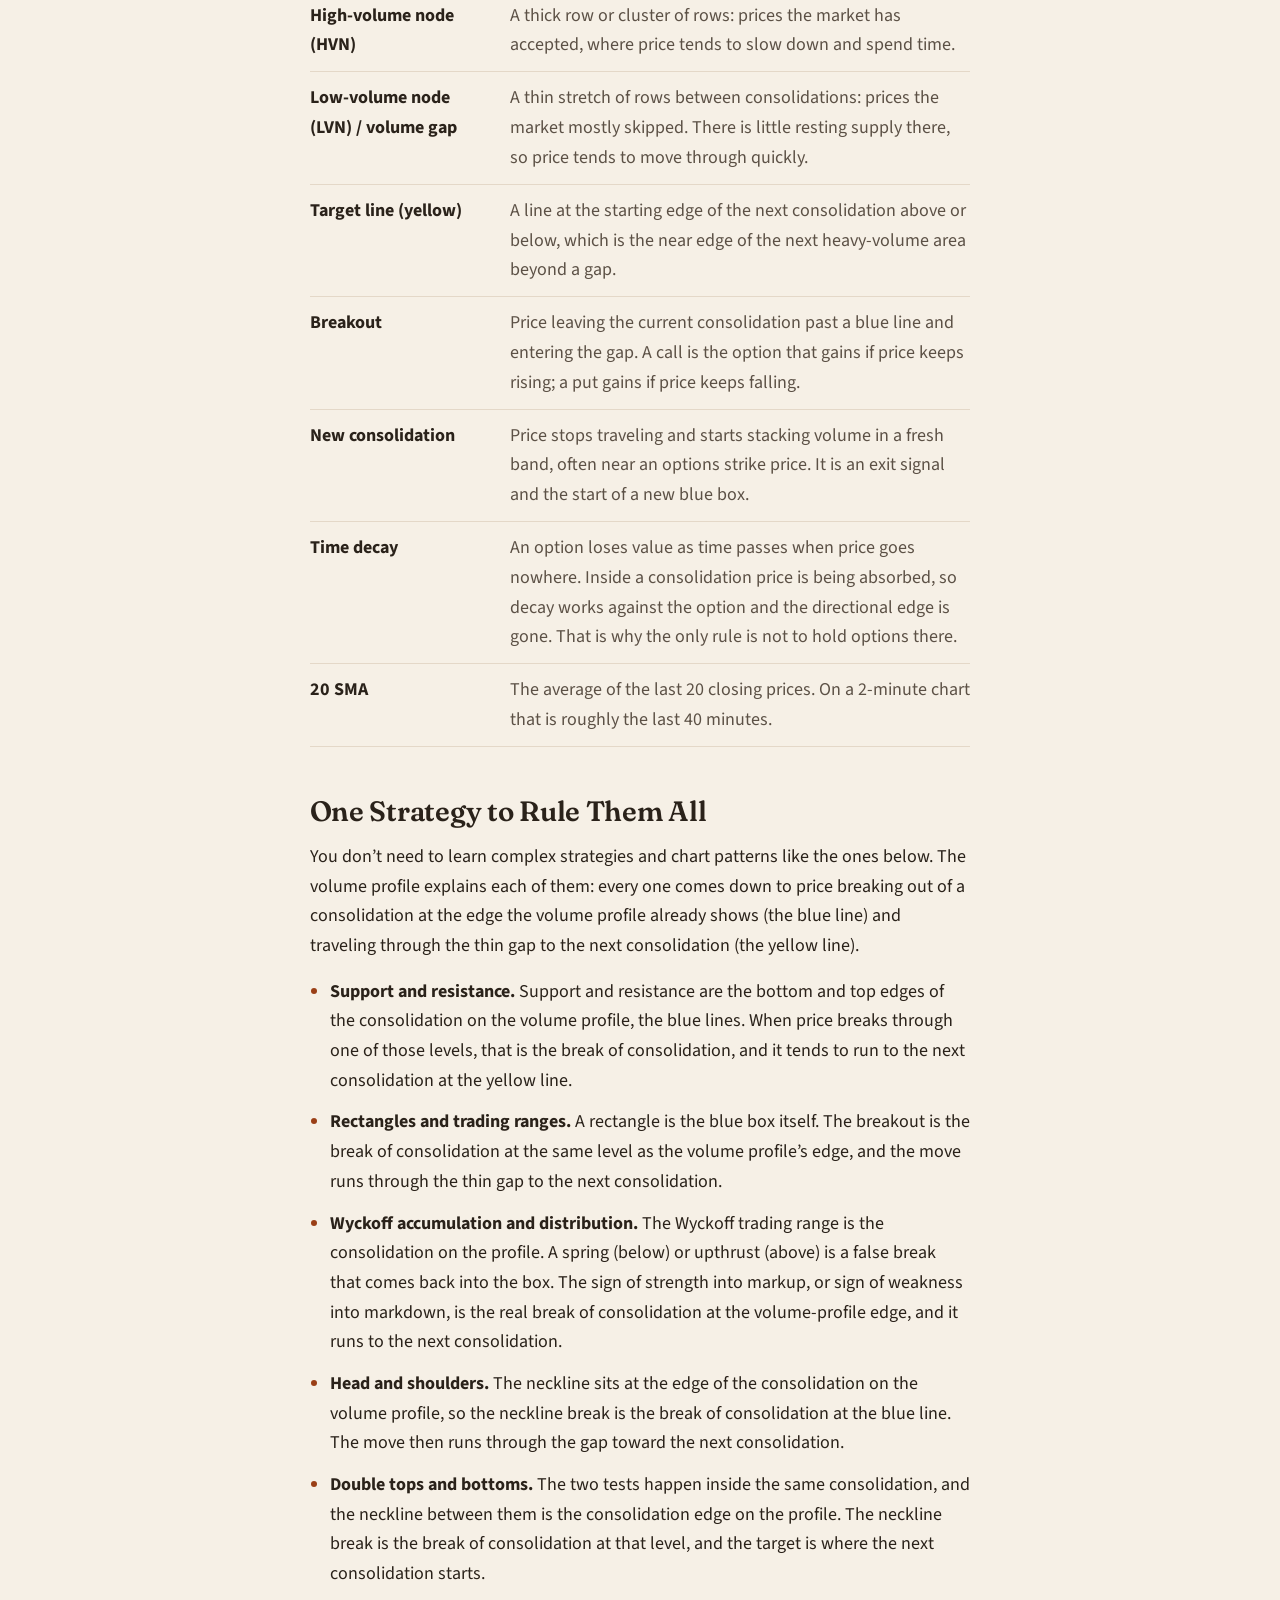
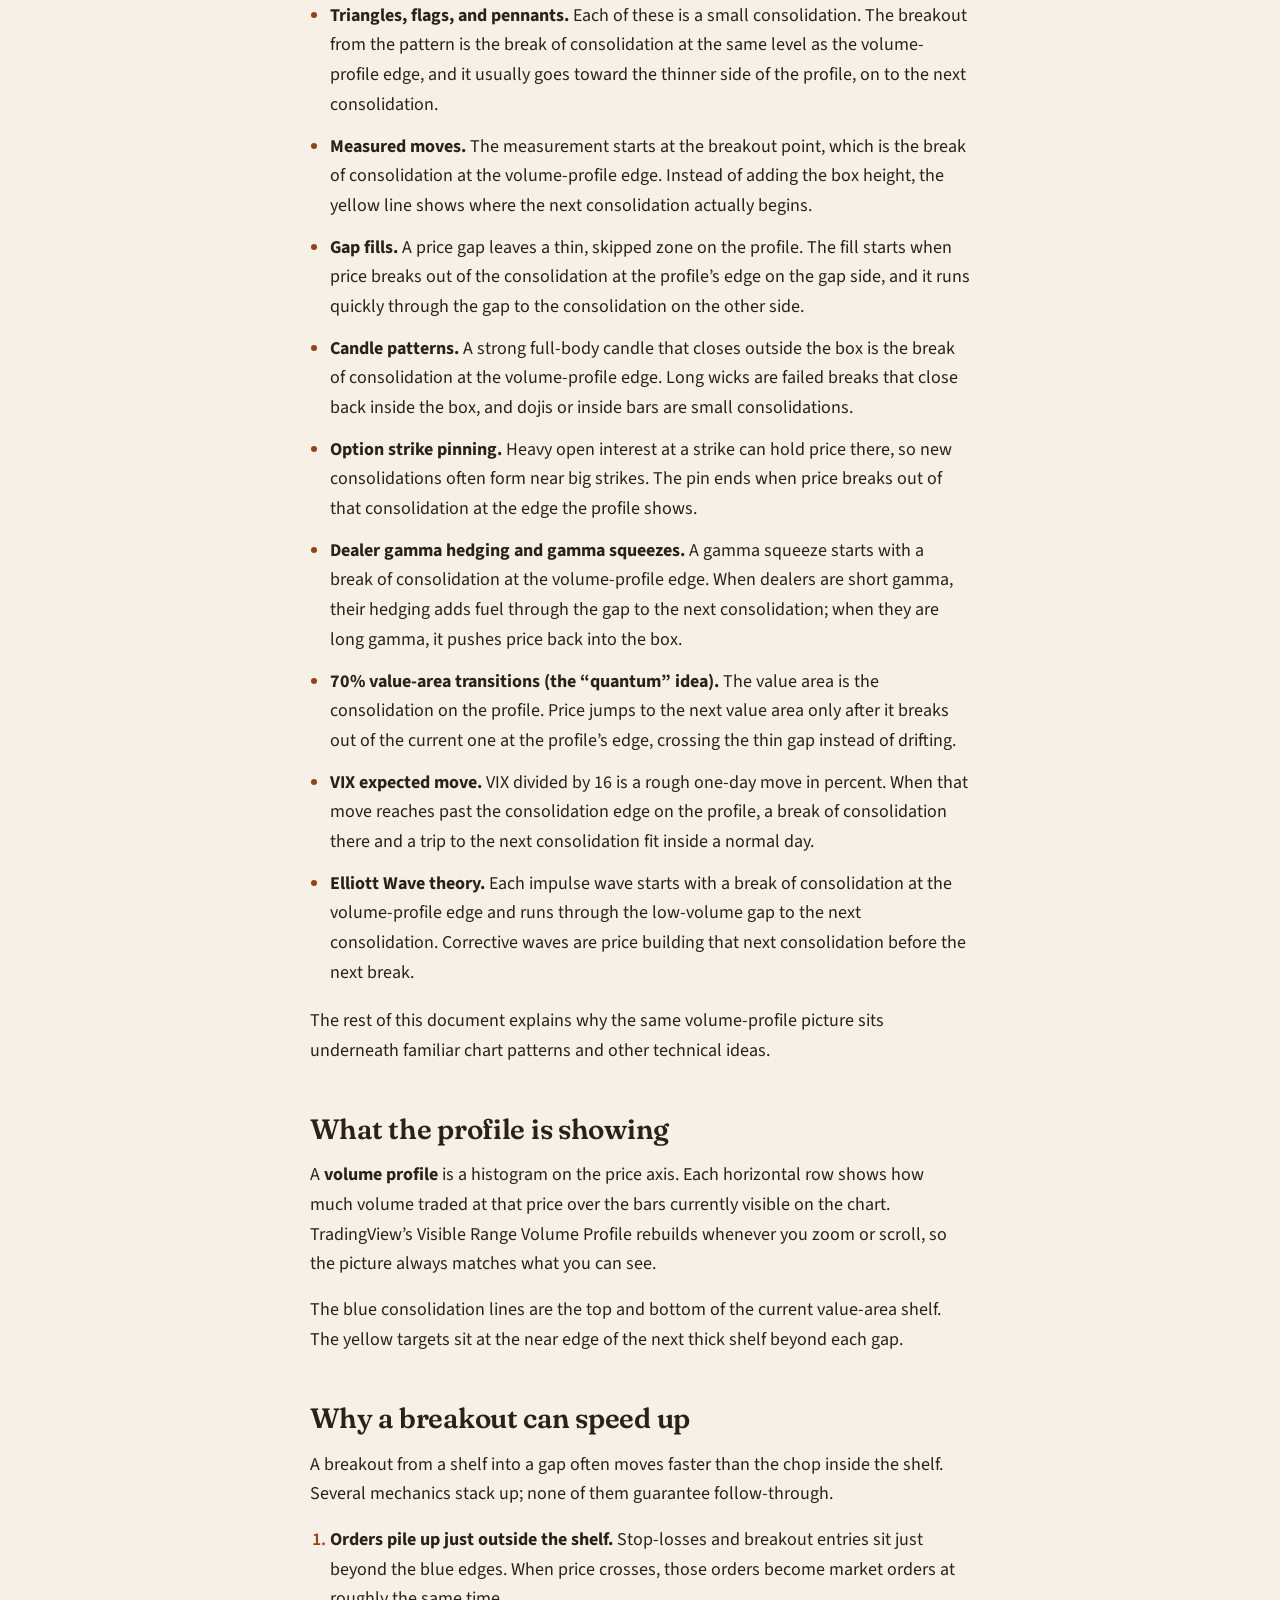
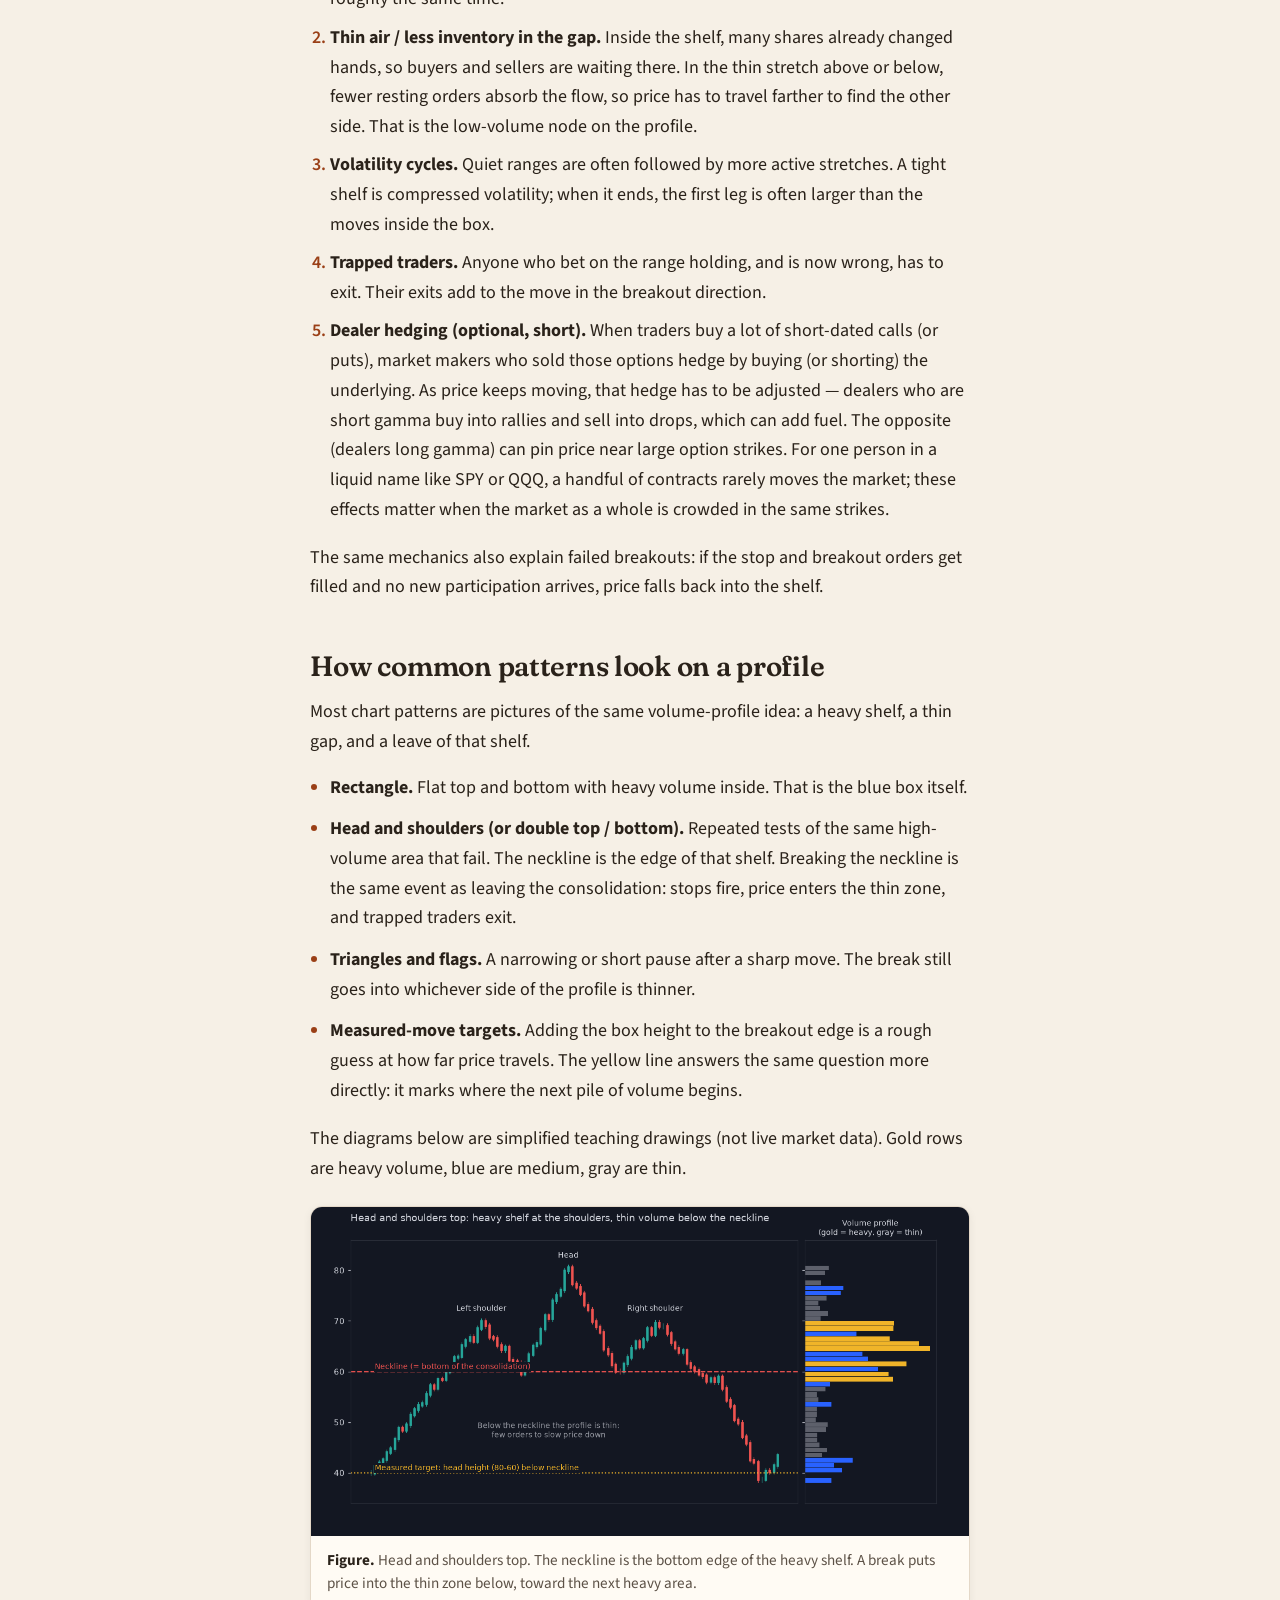
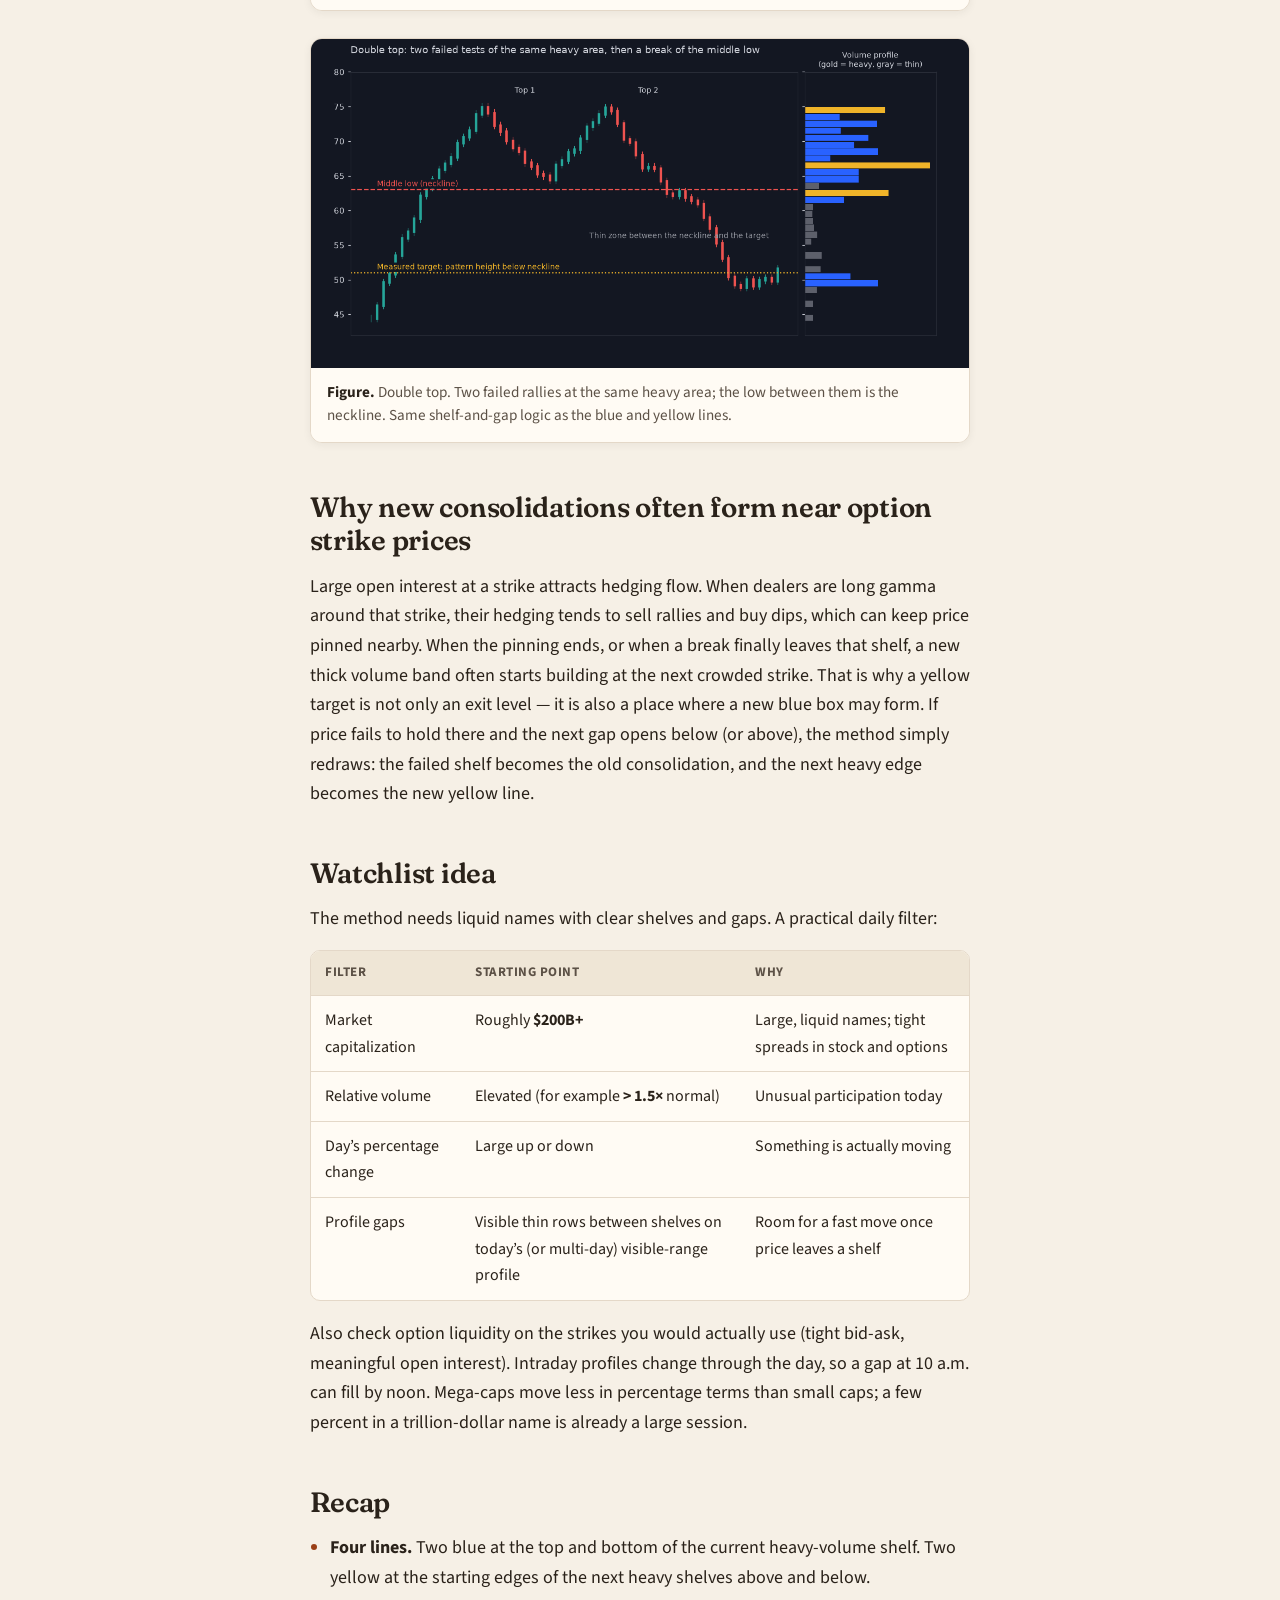
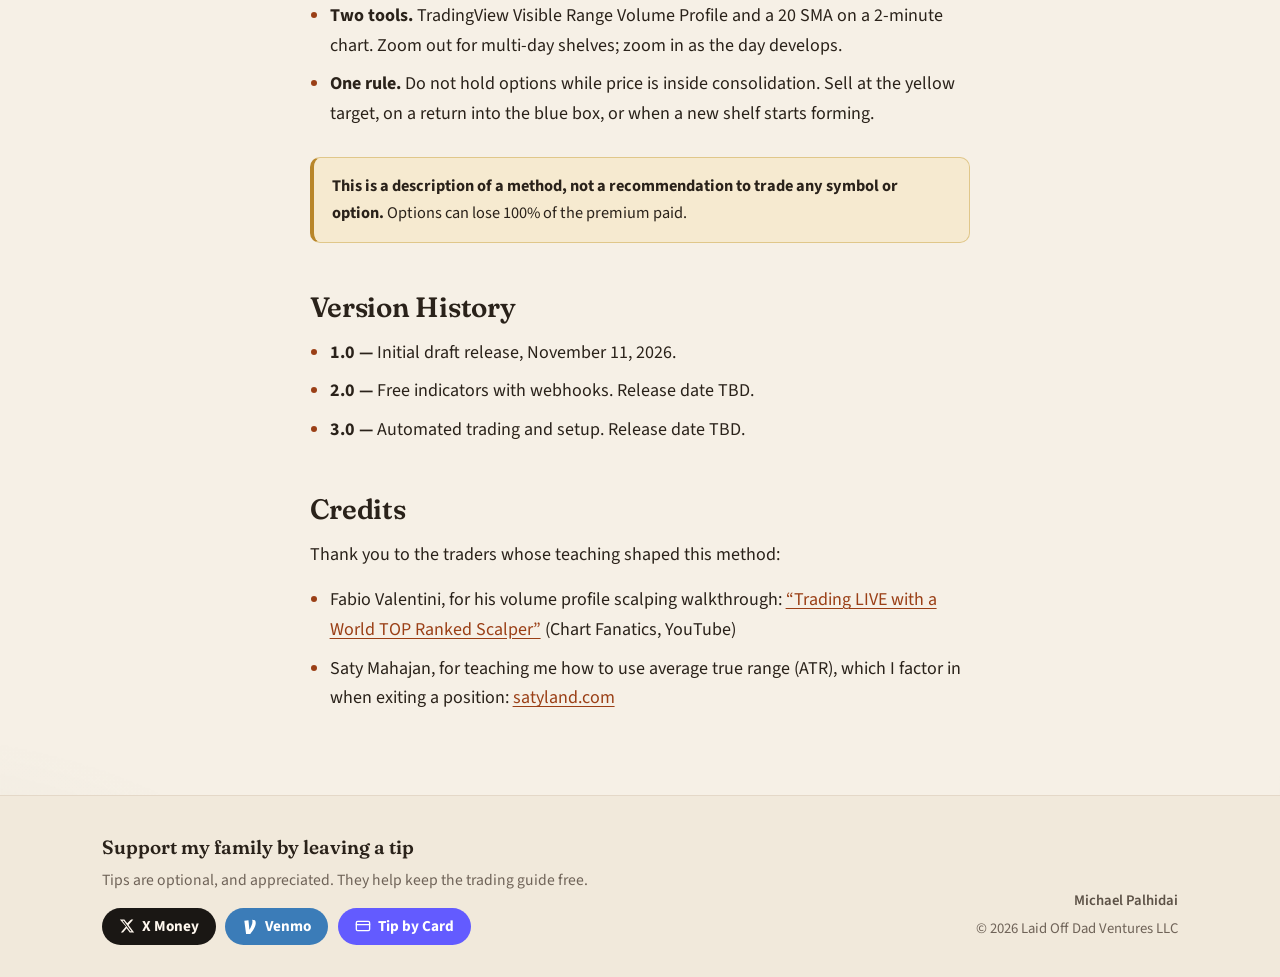
==== commit 7e3692b6: "Trim The only rule to its single sentence" ====
--- a/trading/index.html
+++ b/trading/index.html
@@ -89,7 +89,7 @@
 
       <div class="rule-box">
         <h3 id="the-only-rule">The only rule</h3>
-        <p>Do not hold options while price is in consolidation. Sell at the yellow target, if price goes back into the blue box, or if a new consolidation starts forming.</p>
+        <p>Do not hold options while price is in consolidation.</p>
       </div>
 
       <section class="support-block" aria-labelledby="support-title">
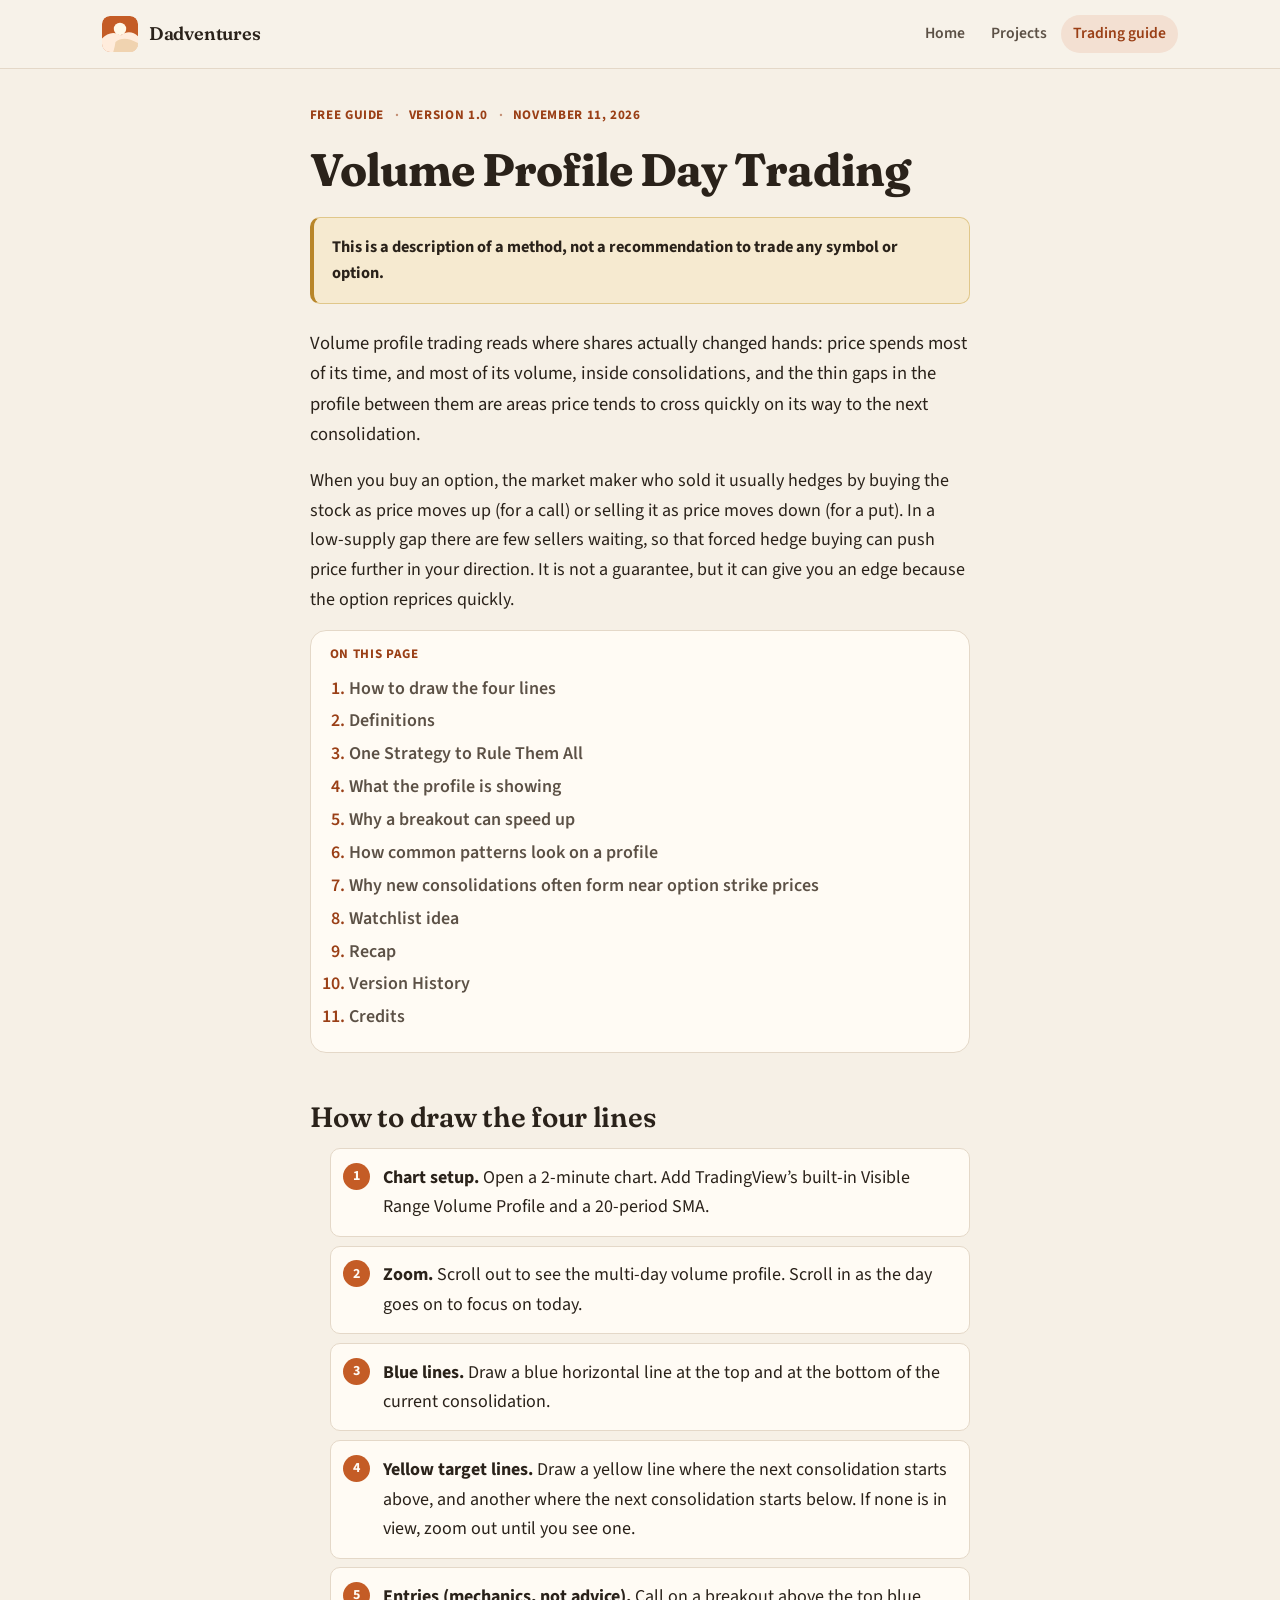
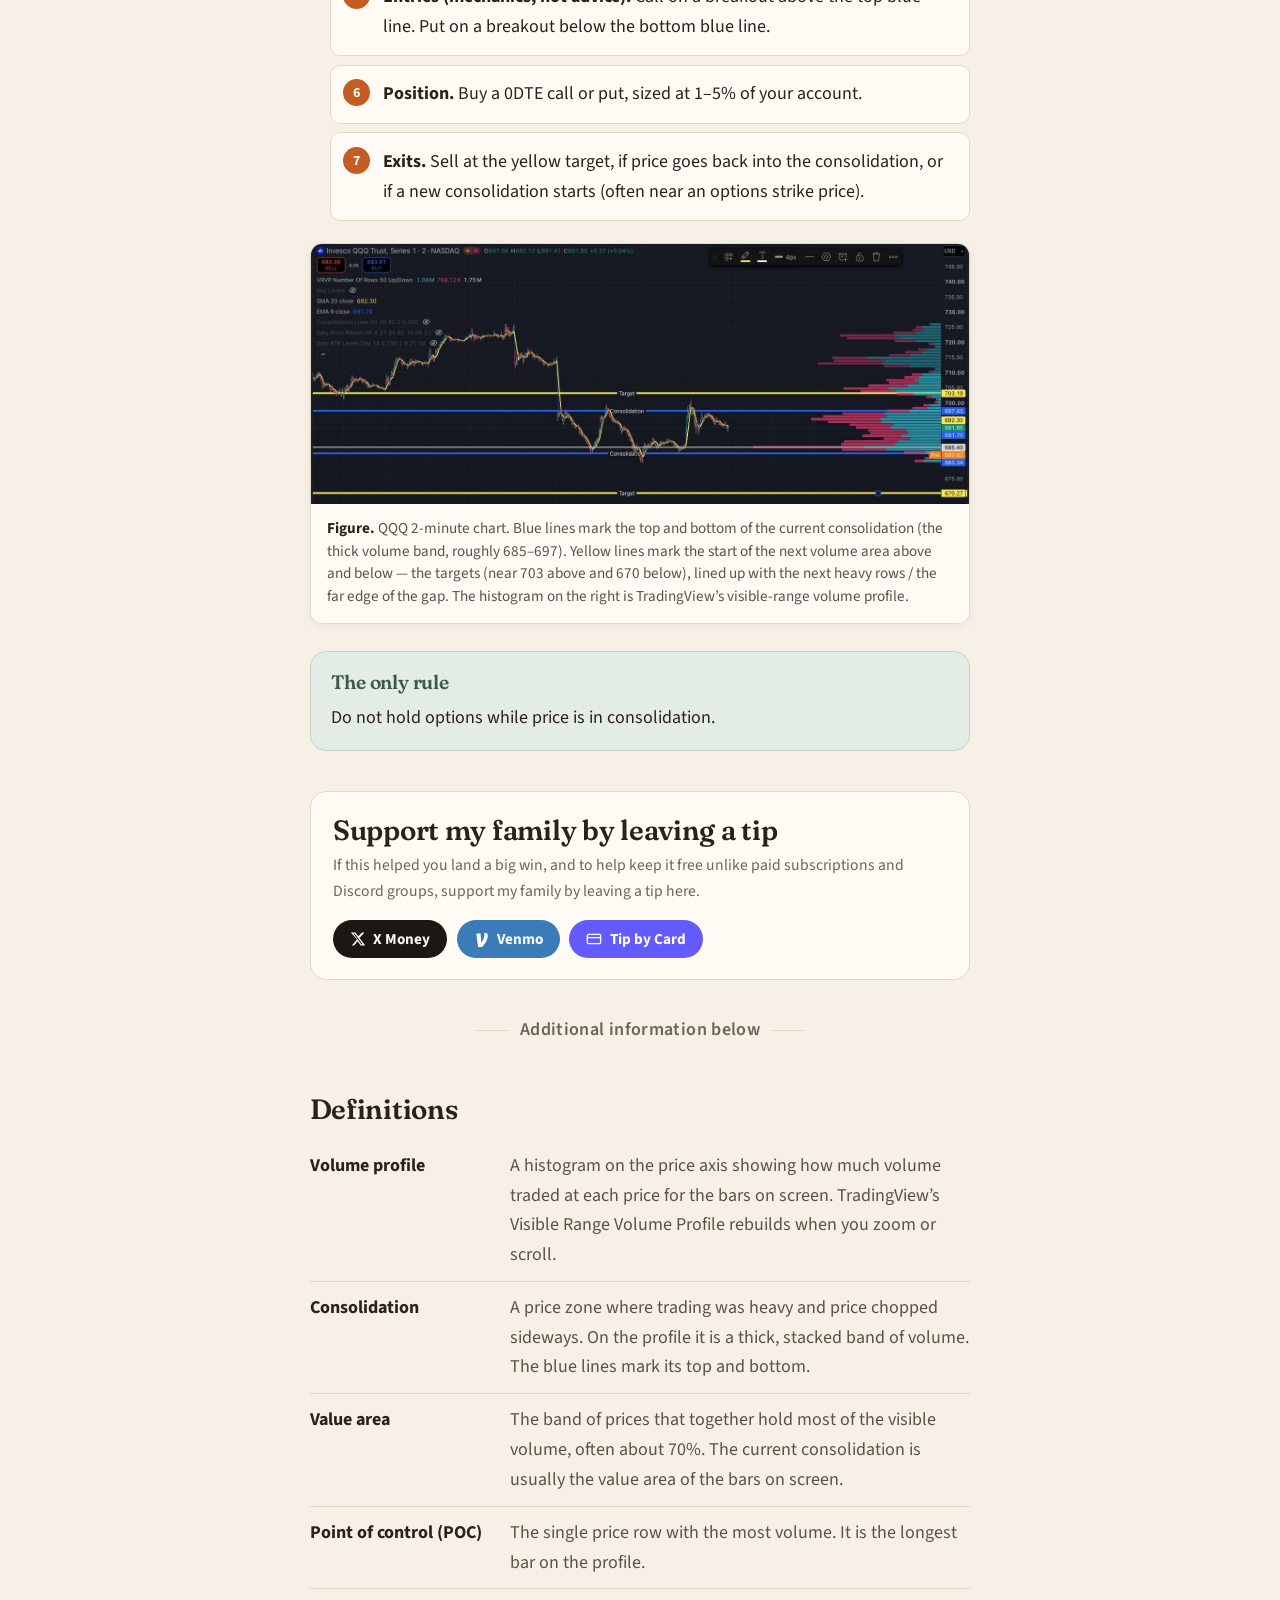
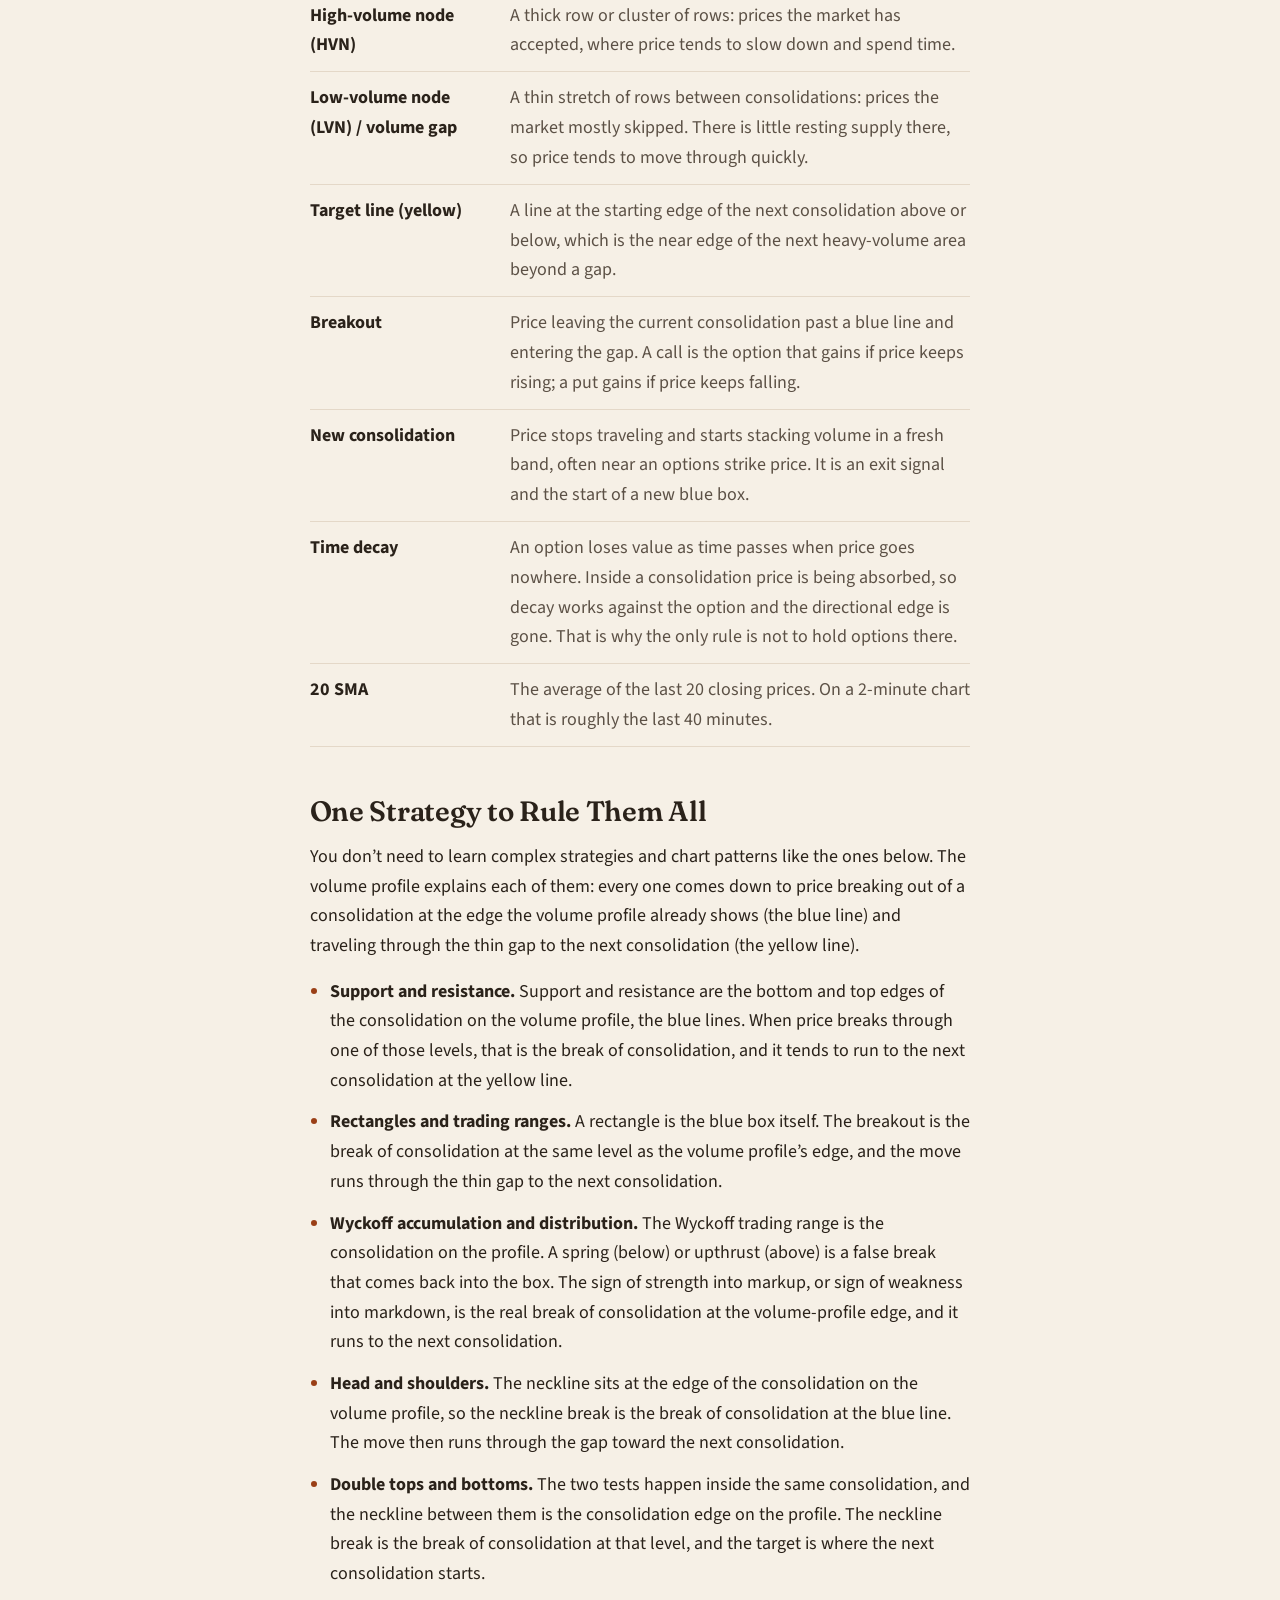
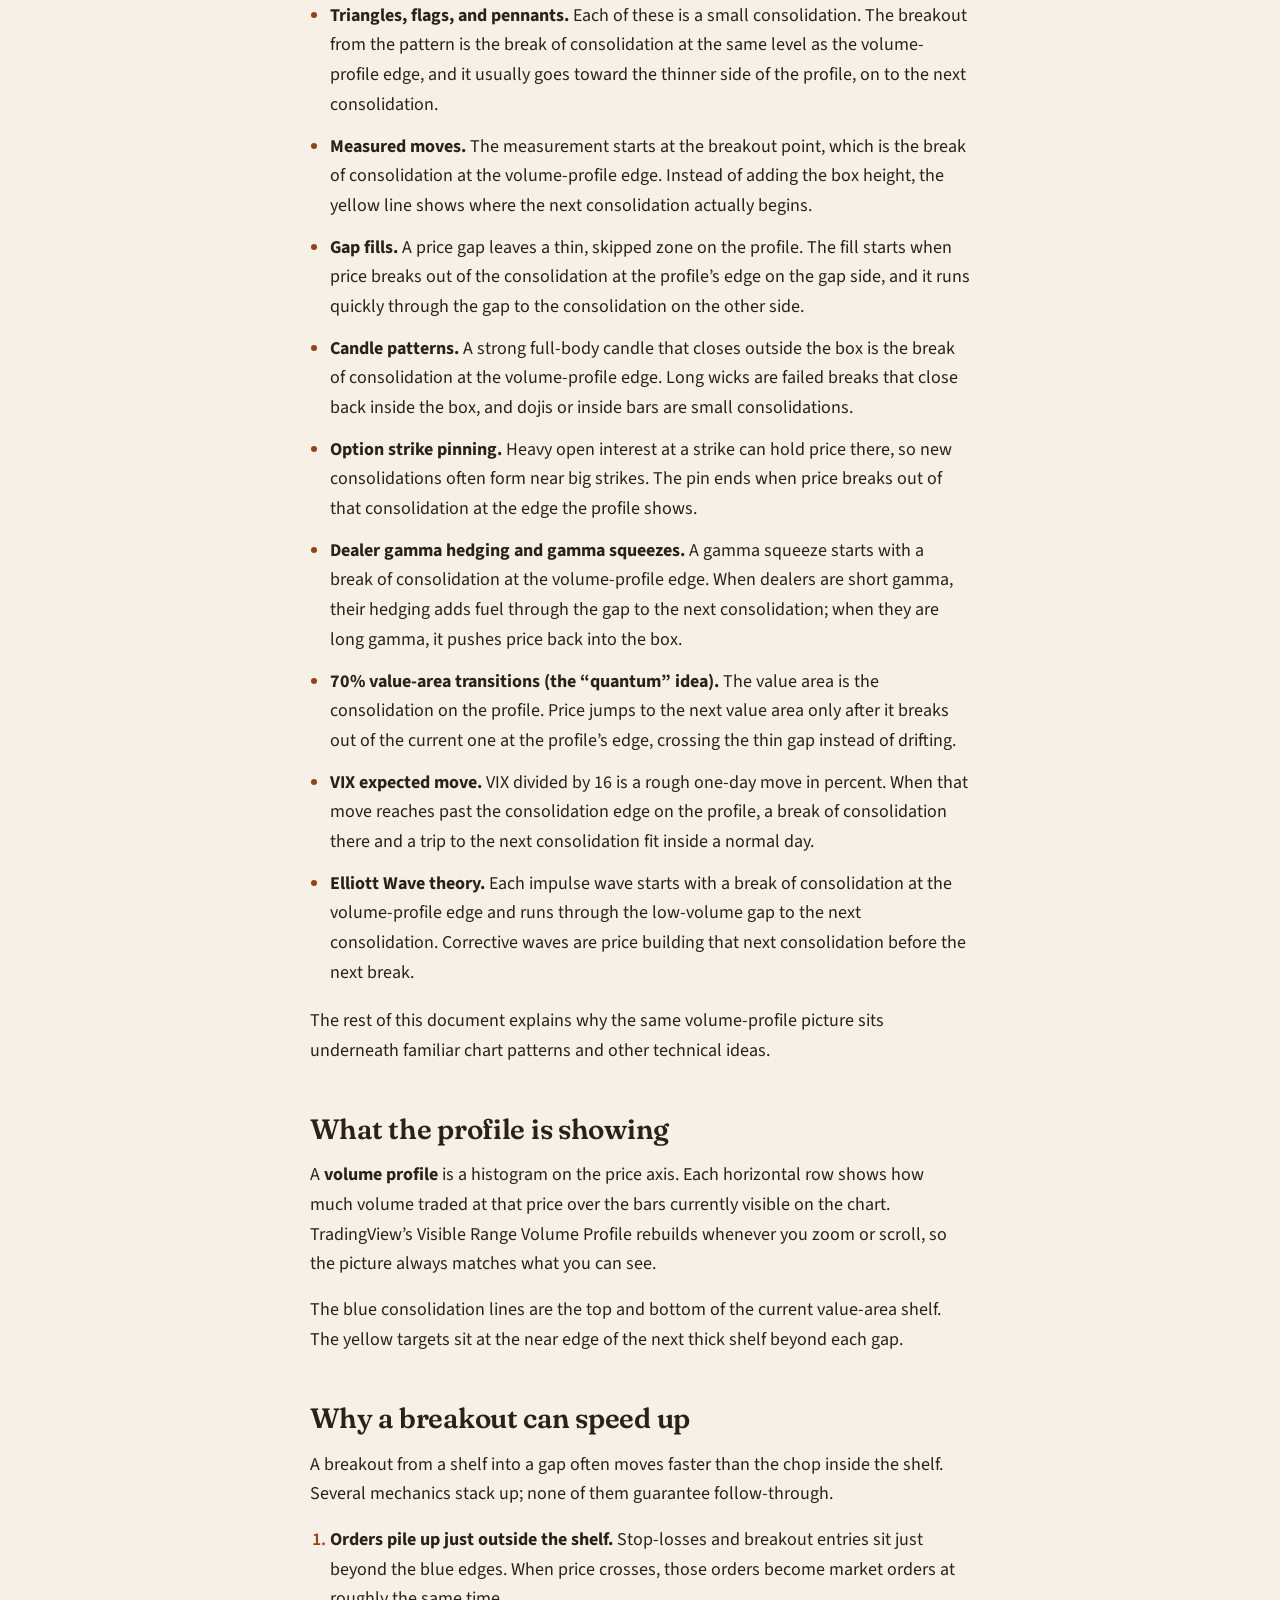
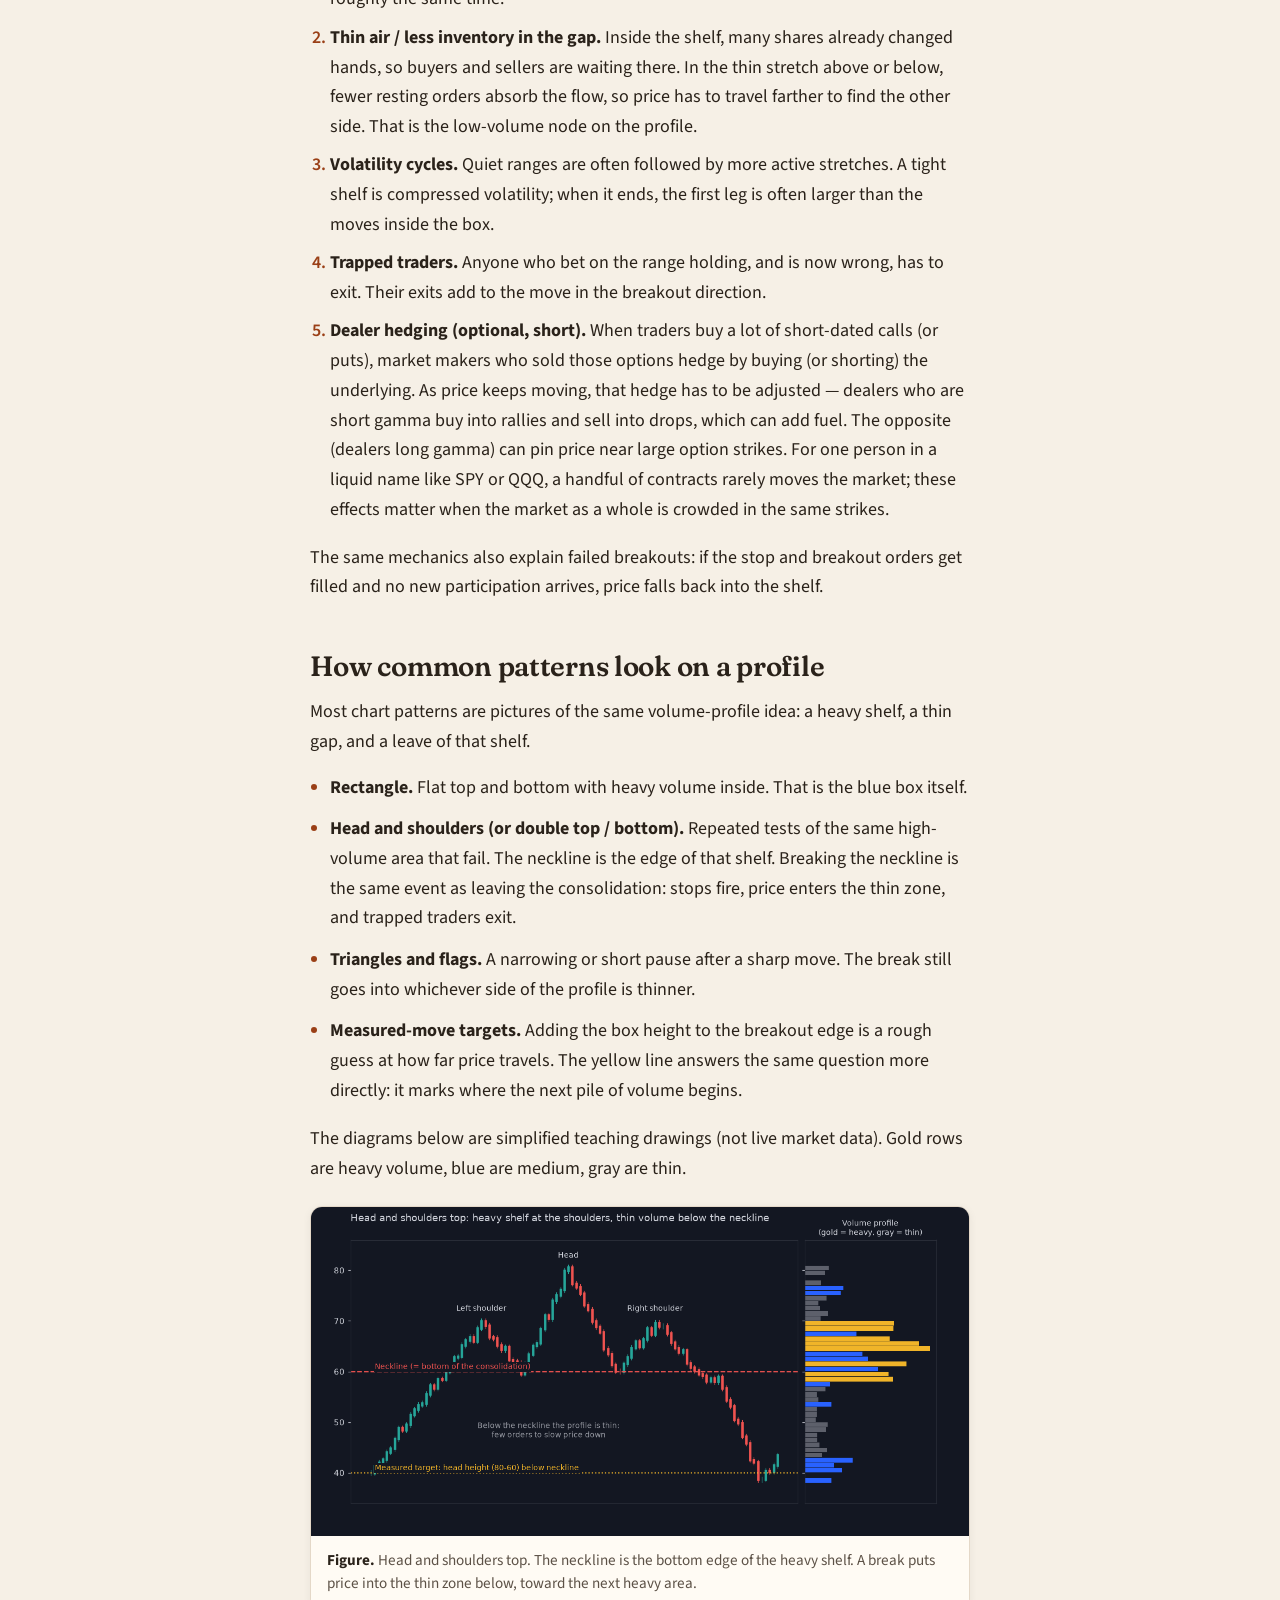
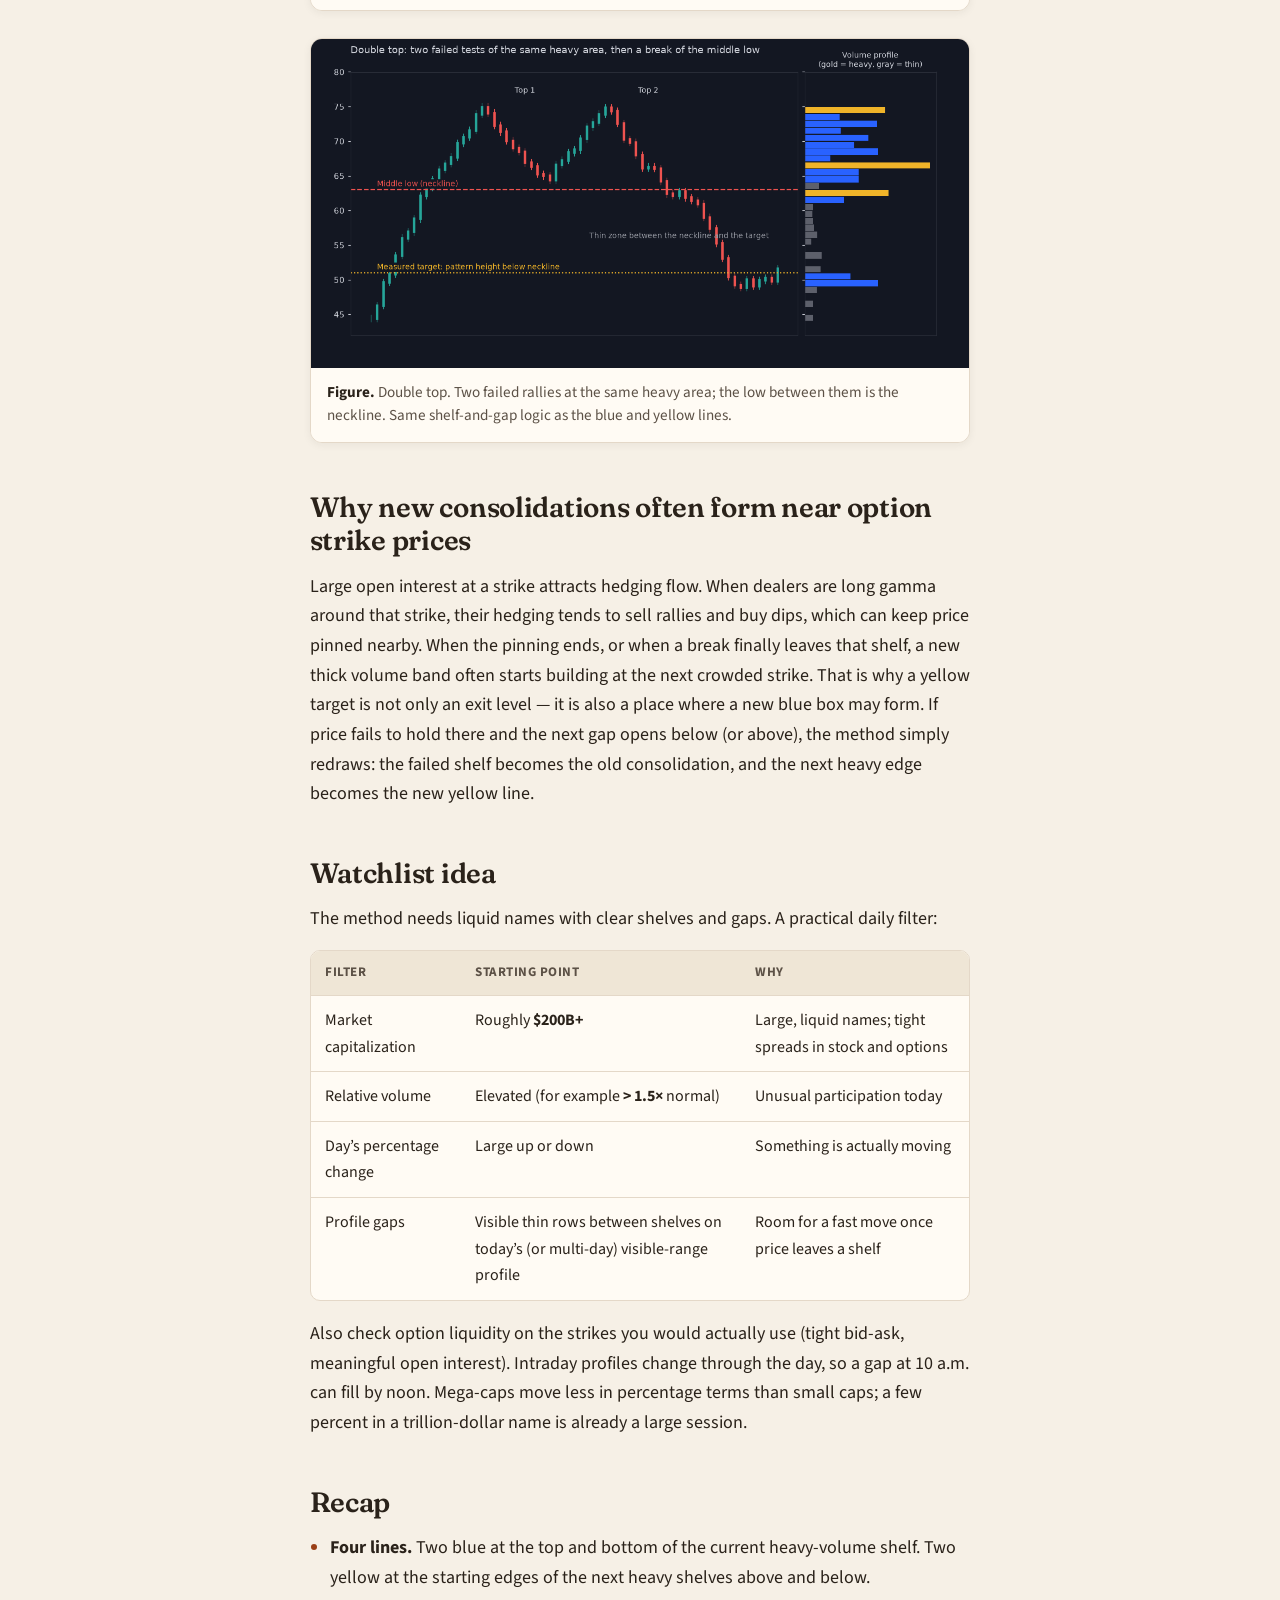
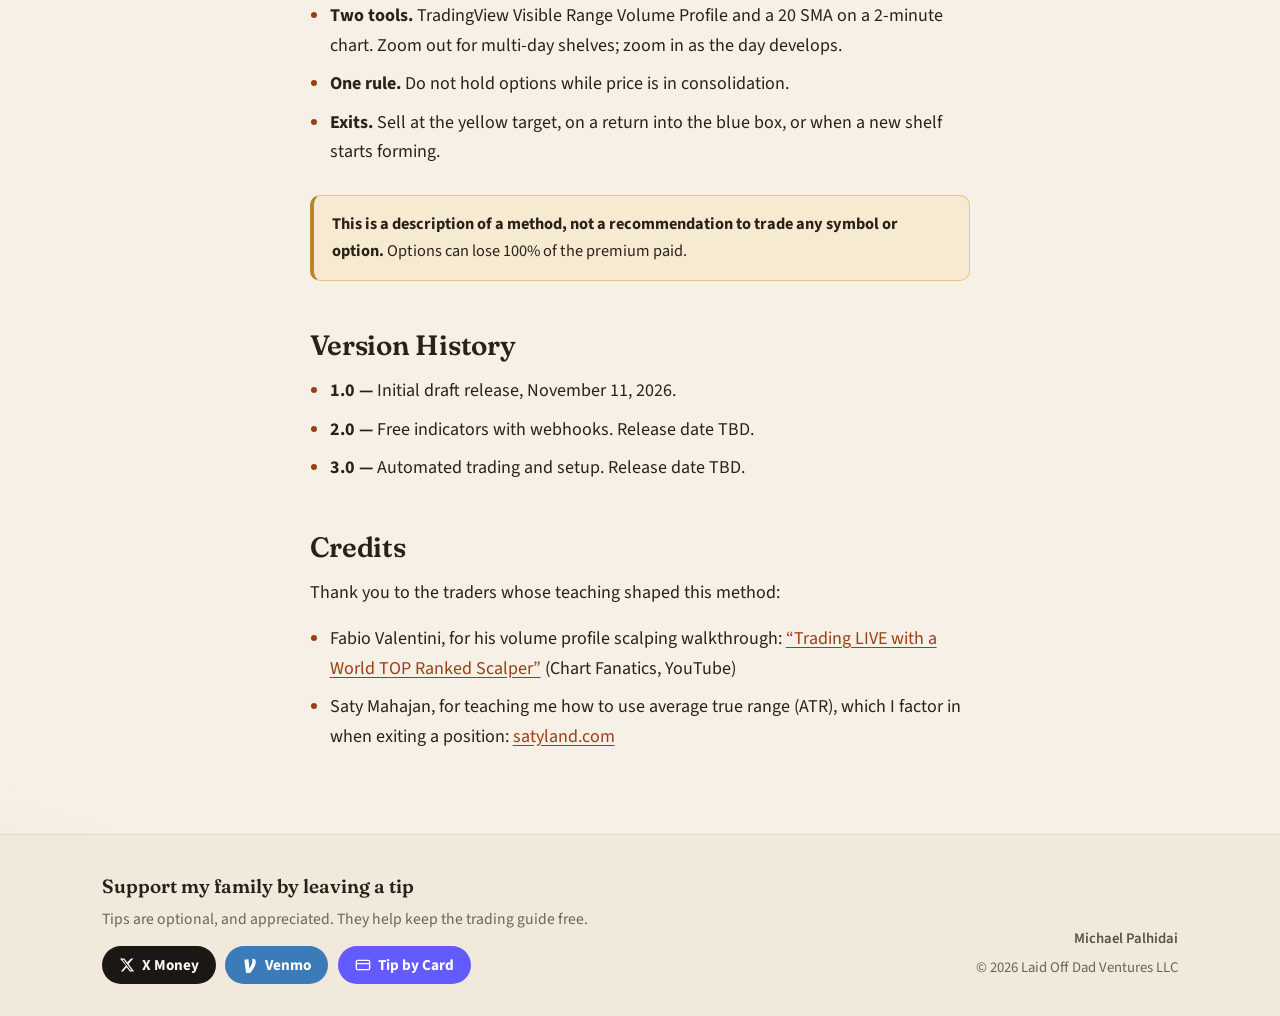
==== commit 021776c0: "Match Recap: one rule, exits listed separately" ====
--- a/trading/index.html
+++ b/trading/index.html
@@ -260,7 +260,8 @@
       <ul>
         <li><strong>Four lines.</strong> Two blue at the top and bottom of the current heavy-volume shelf. Two yellow at the starting edges of the next heavy shelves above and below.</li>
         <li><strong>Two tools.</strong> TradingView Visible Range Volume Profile and a 20 SMA on a 2-minute chart. Zoom out for multi-day shelves; zoom in as the day develops.</li>
-        <li><strong>One rule.</strong> Do not hold options while price is inside consolidation. Sell at the yellow target, on a return into the blue box, or when a new shelf starts forming.</li>
+        <li><strong>One rule.</strong> Do not hold options while price is in consolidation.</li>
+        <li><strong>Exits.</strong> Sell at the yellow target, on a return into the blue box, or when a new shelf starts forming.</li>
       </ul>
 
       <aside class="disclaimer disclaimer-bottom" role="note">
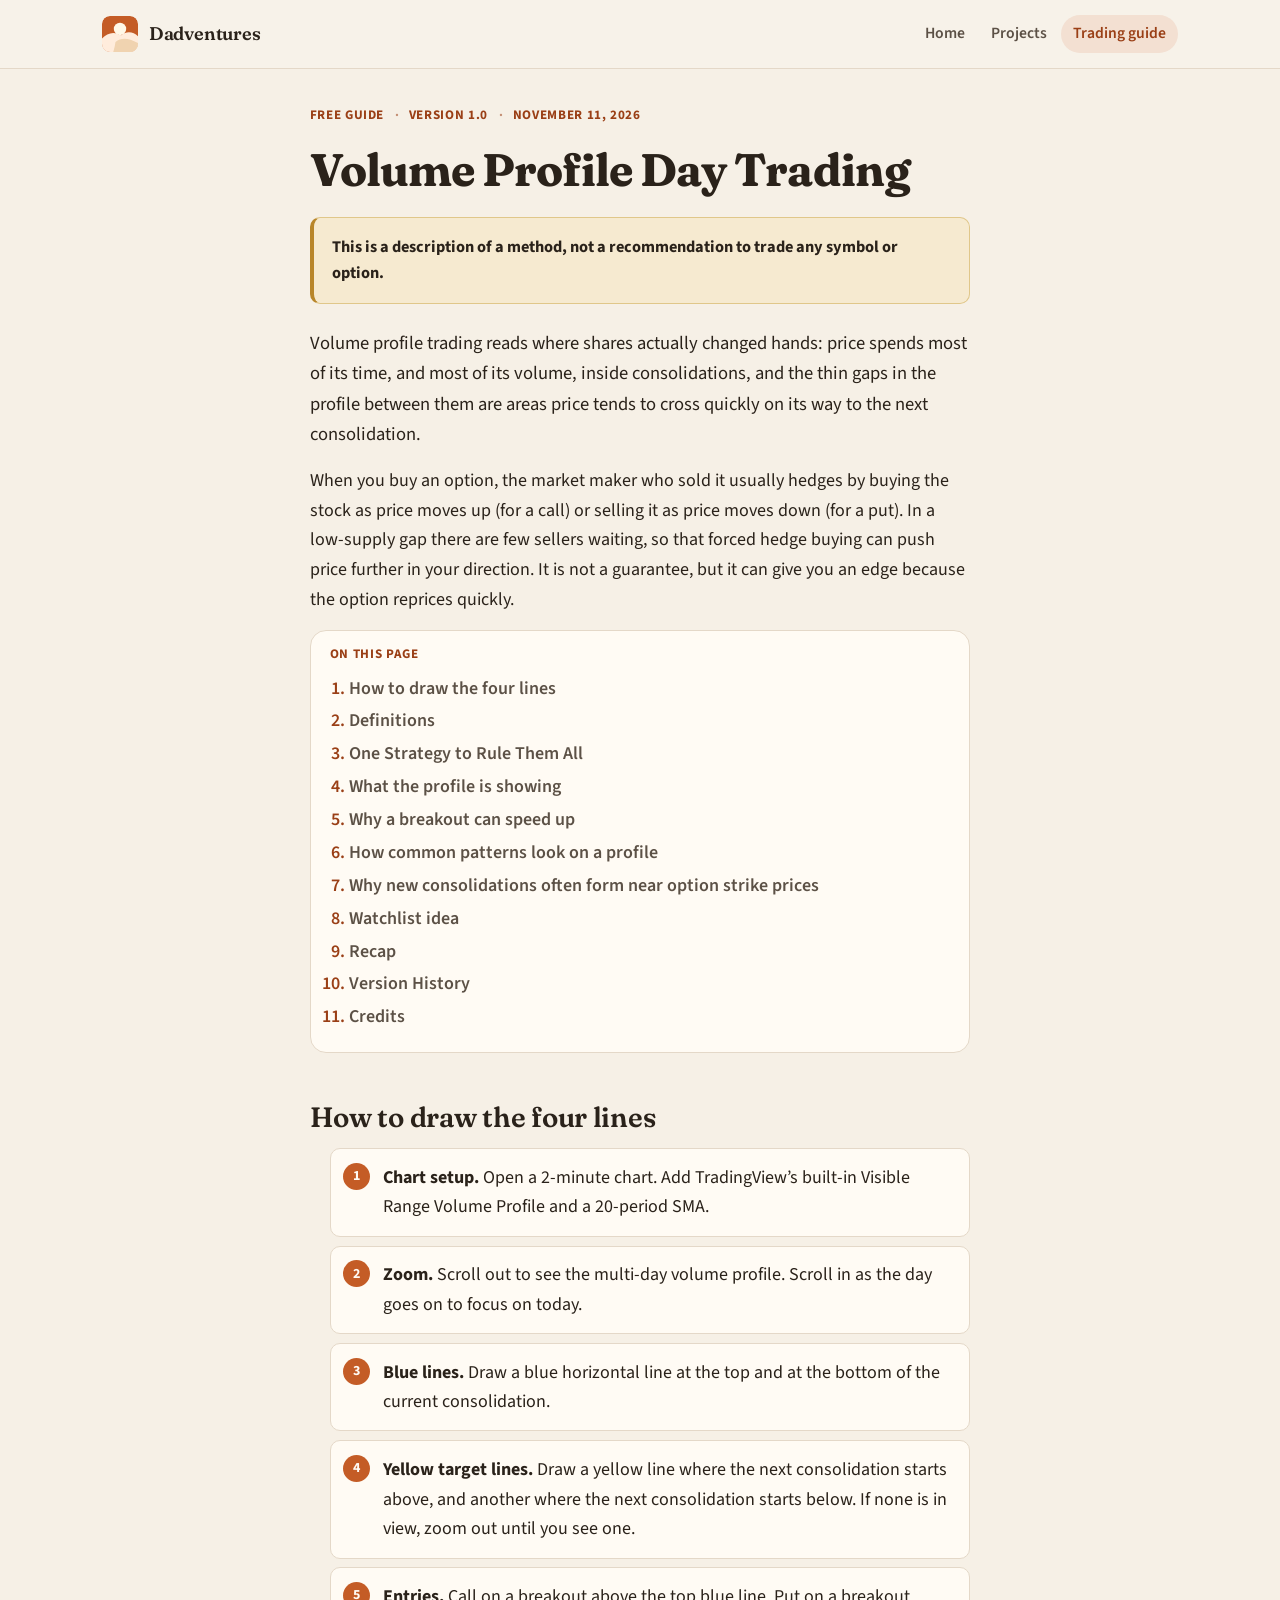
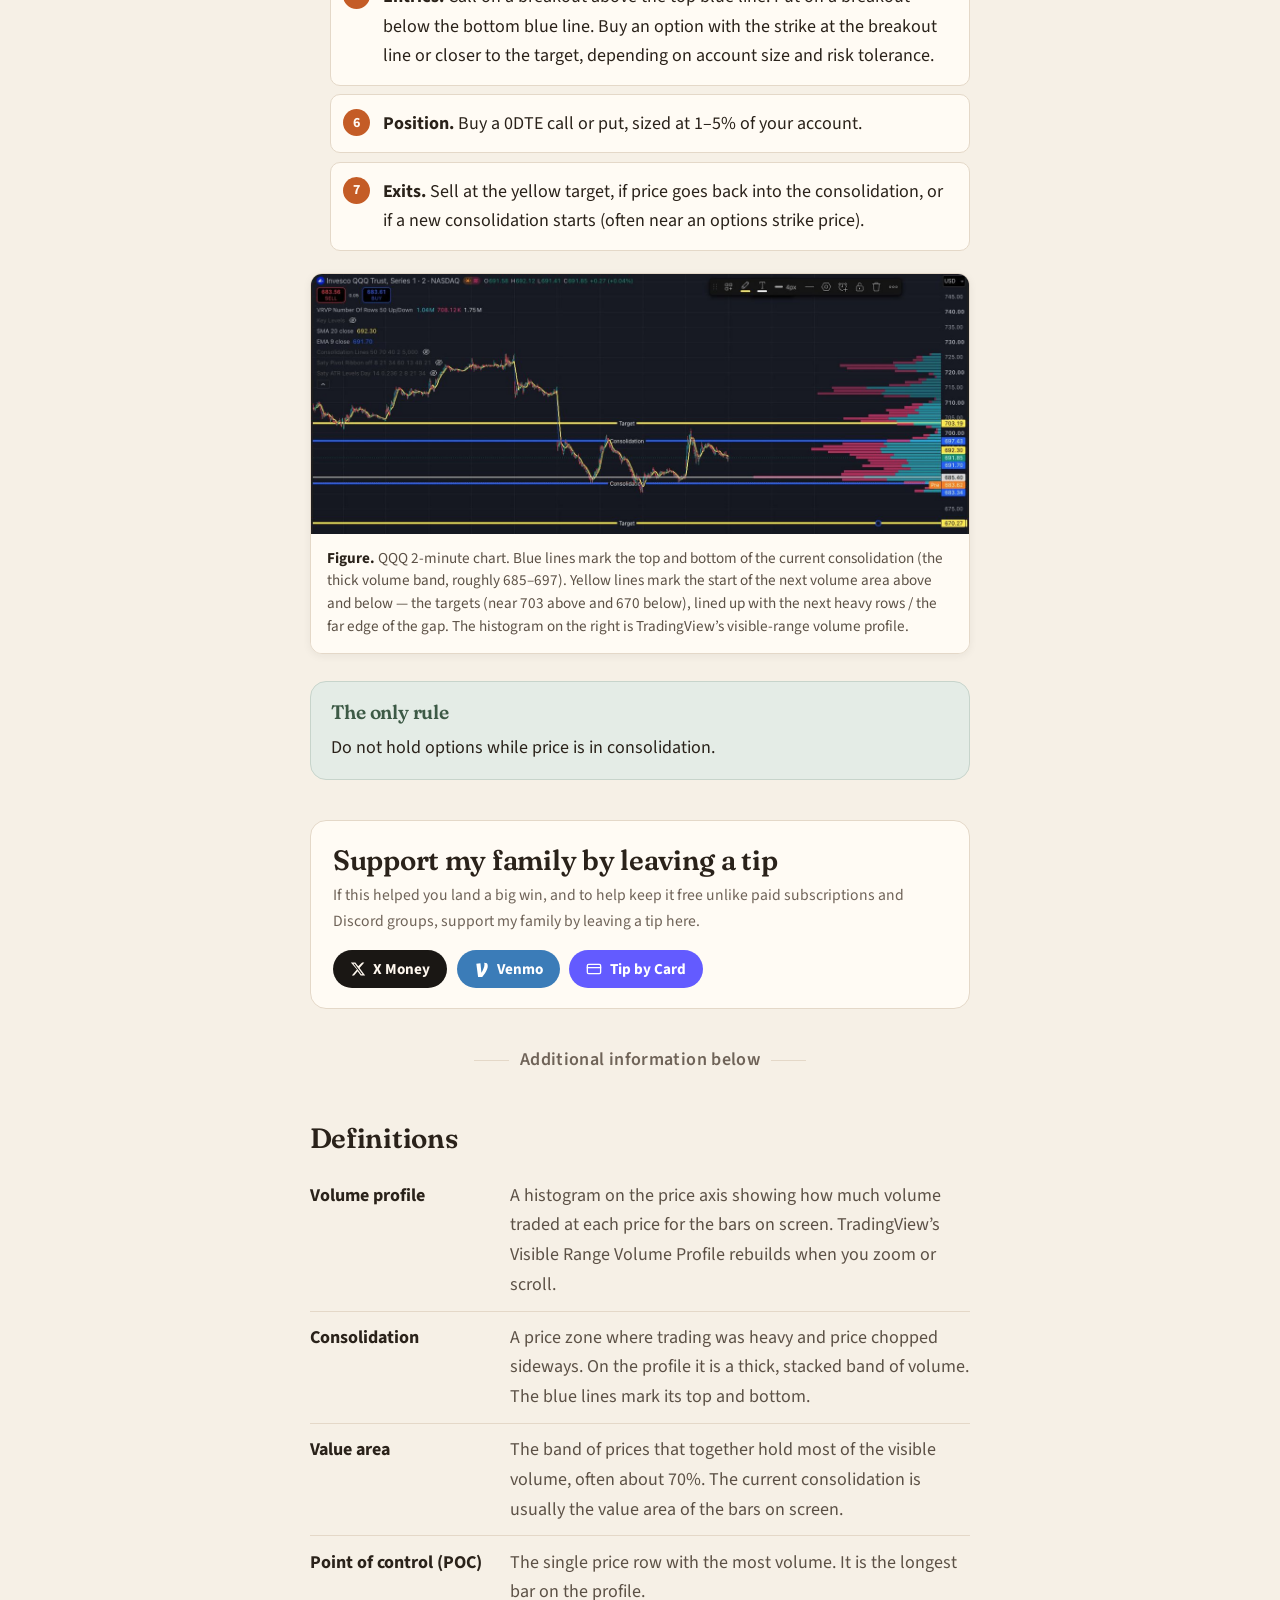
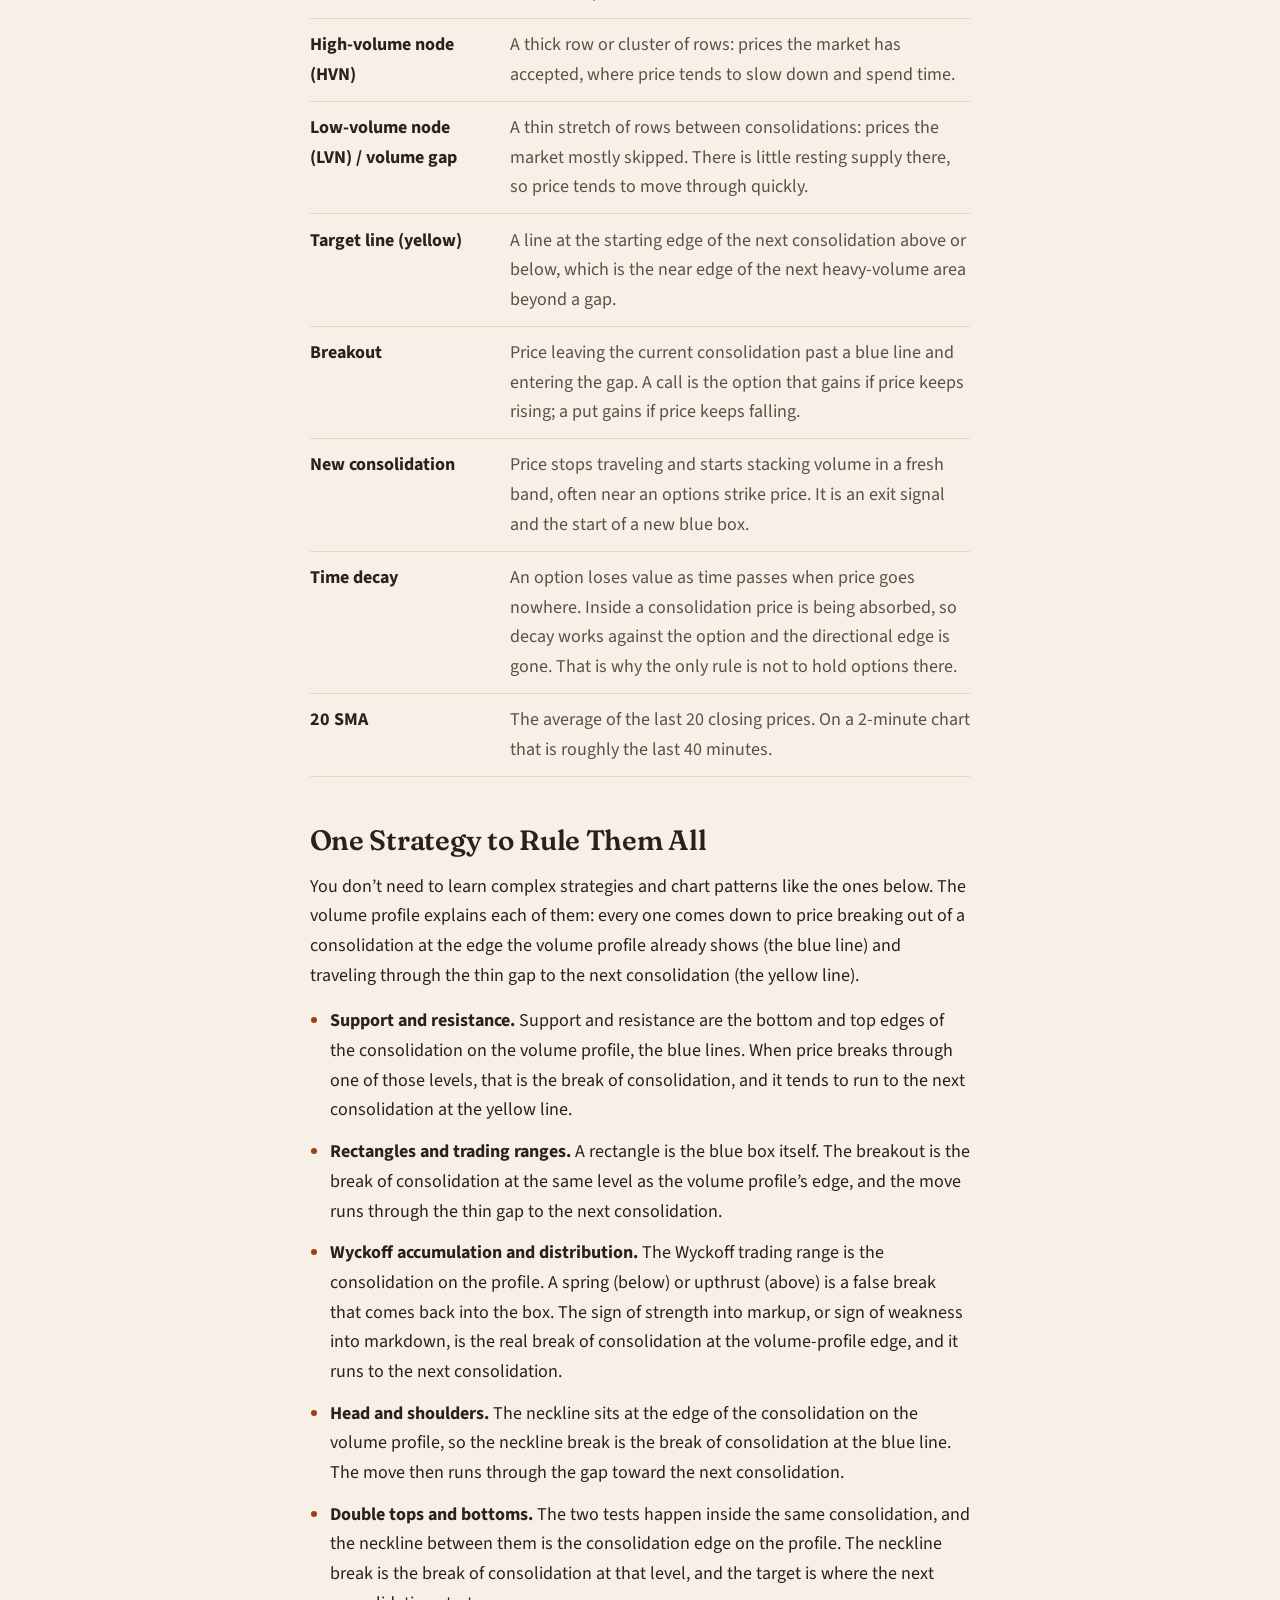
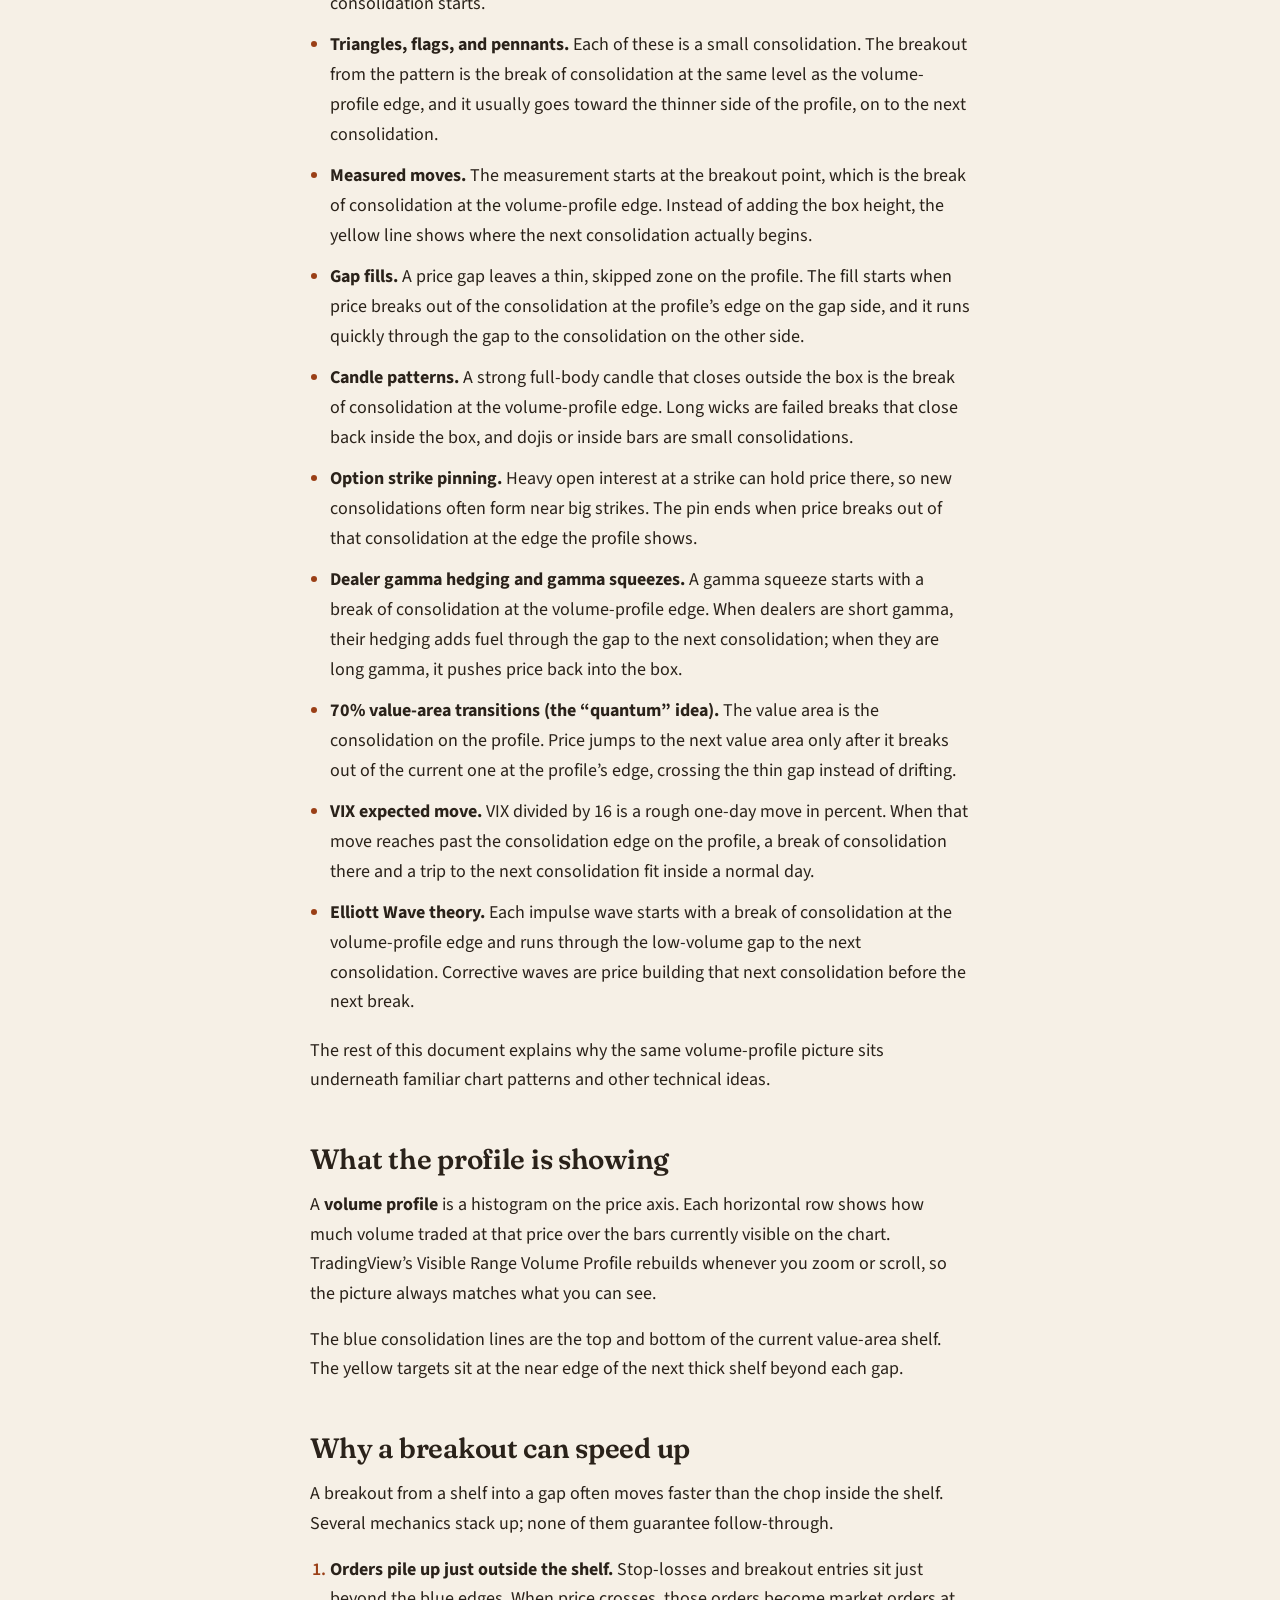
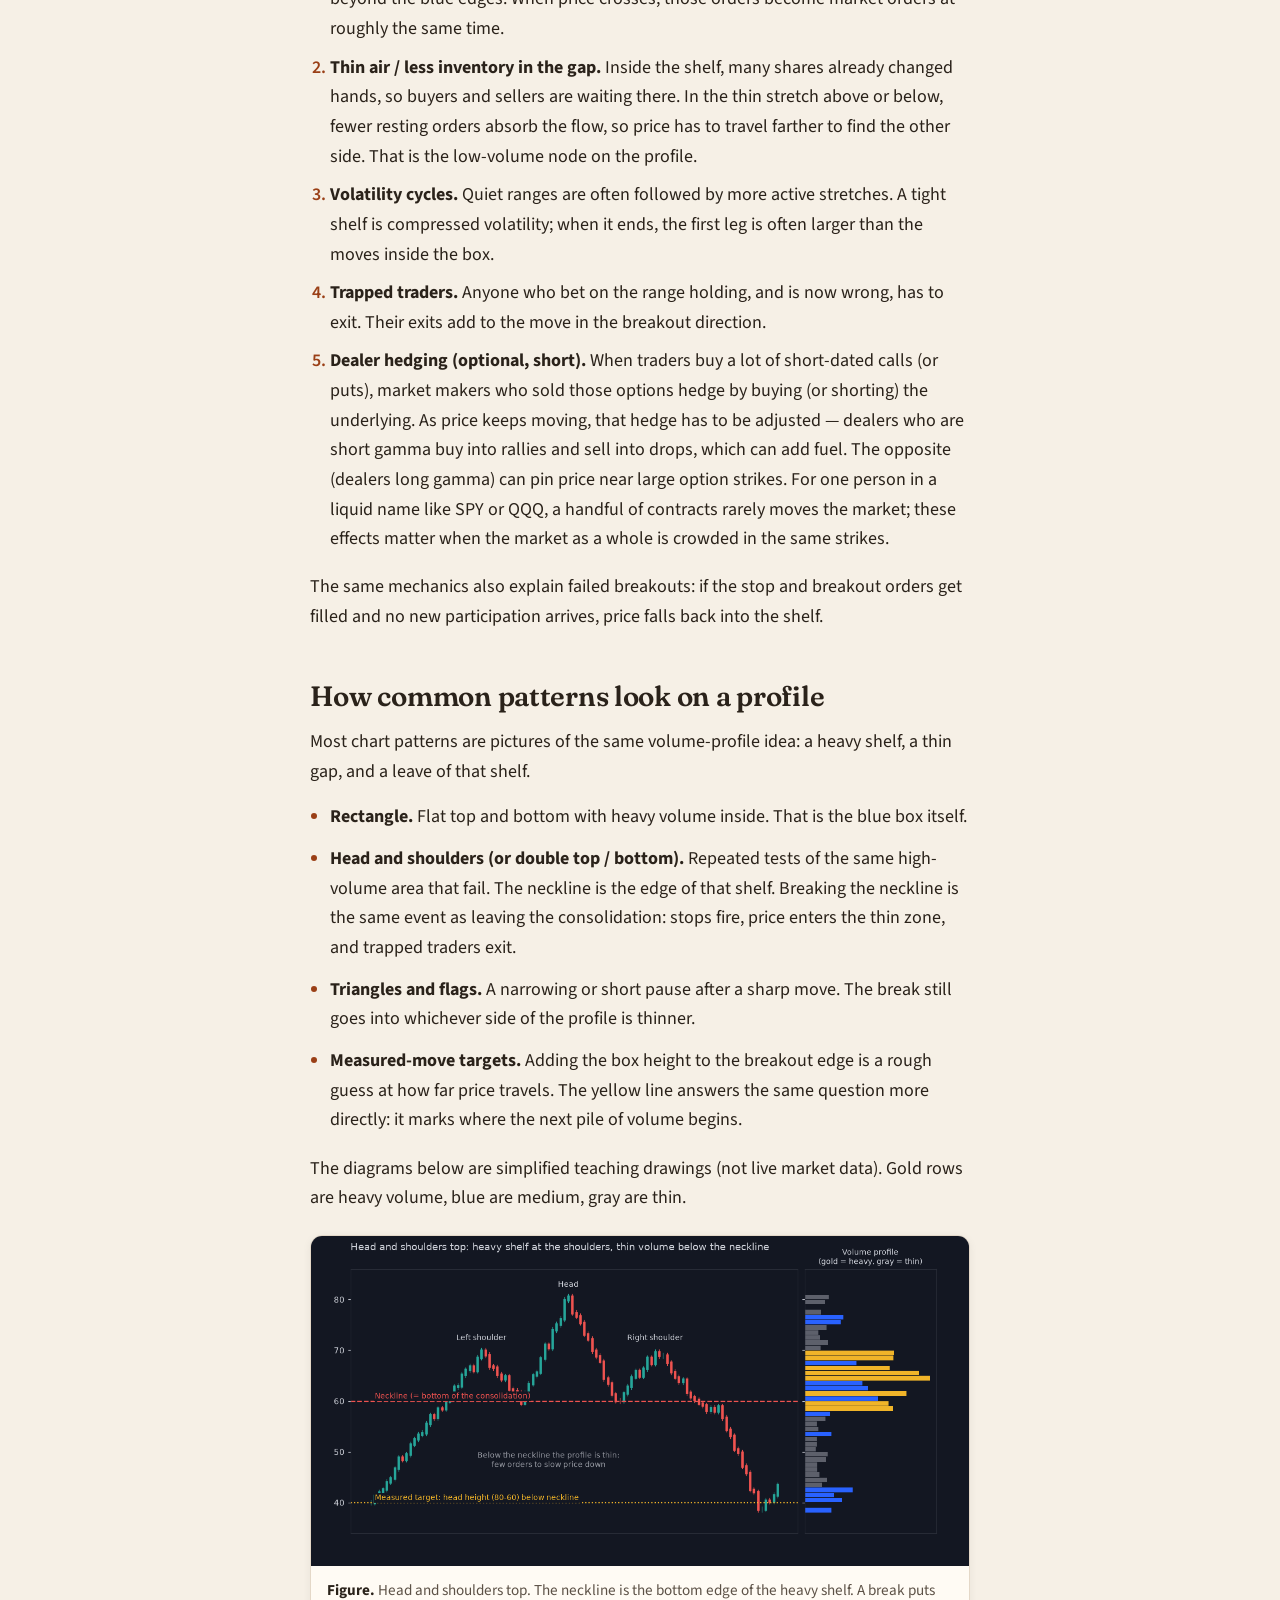
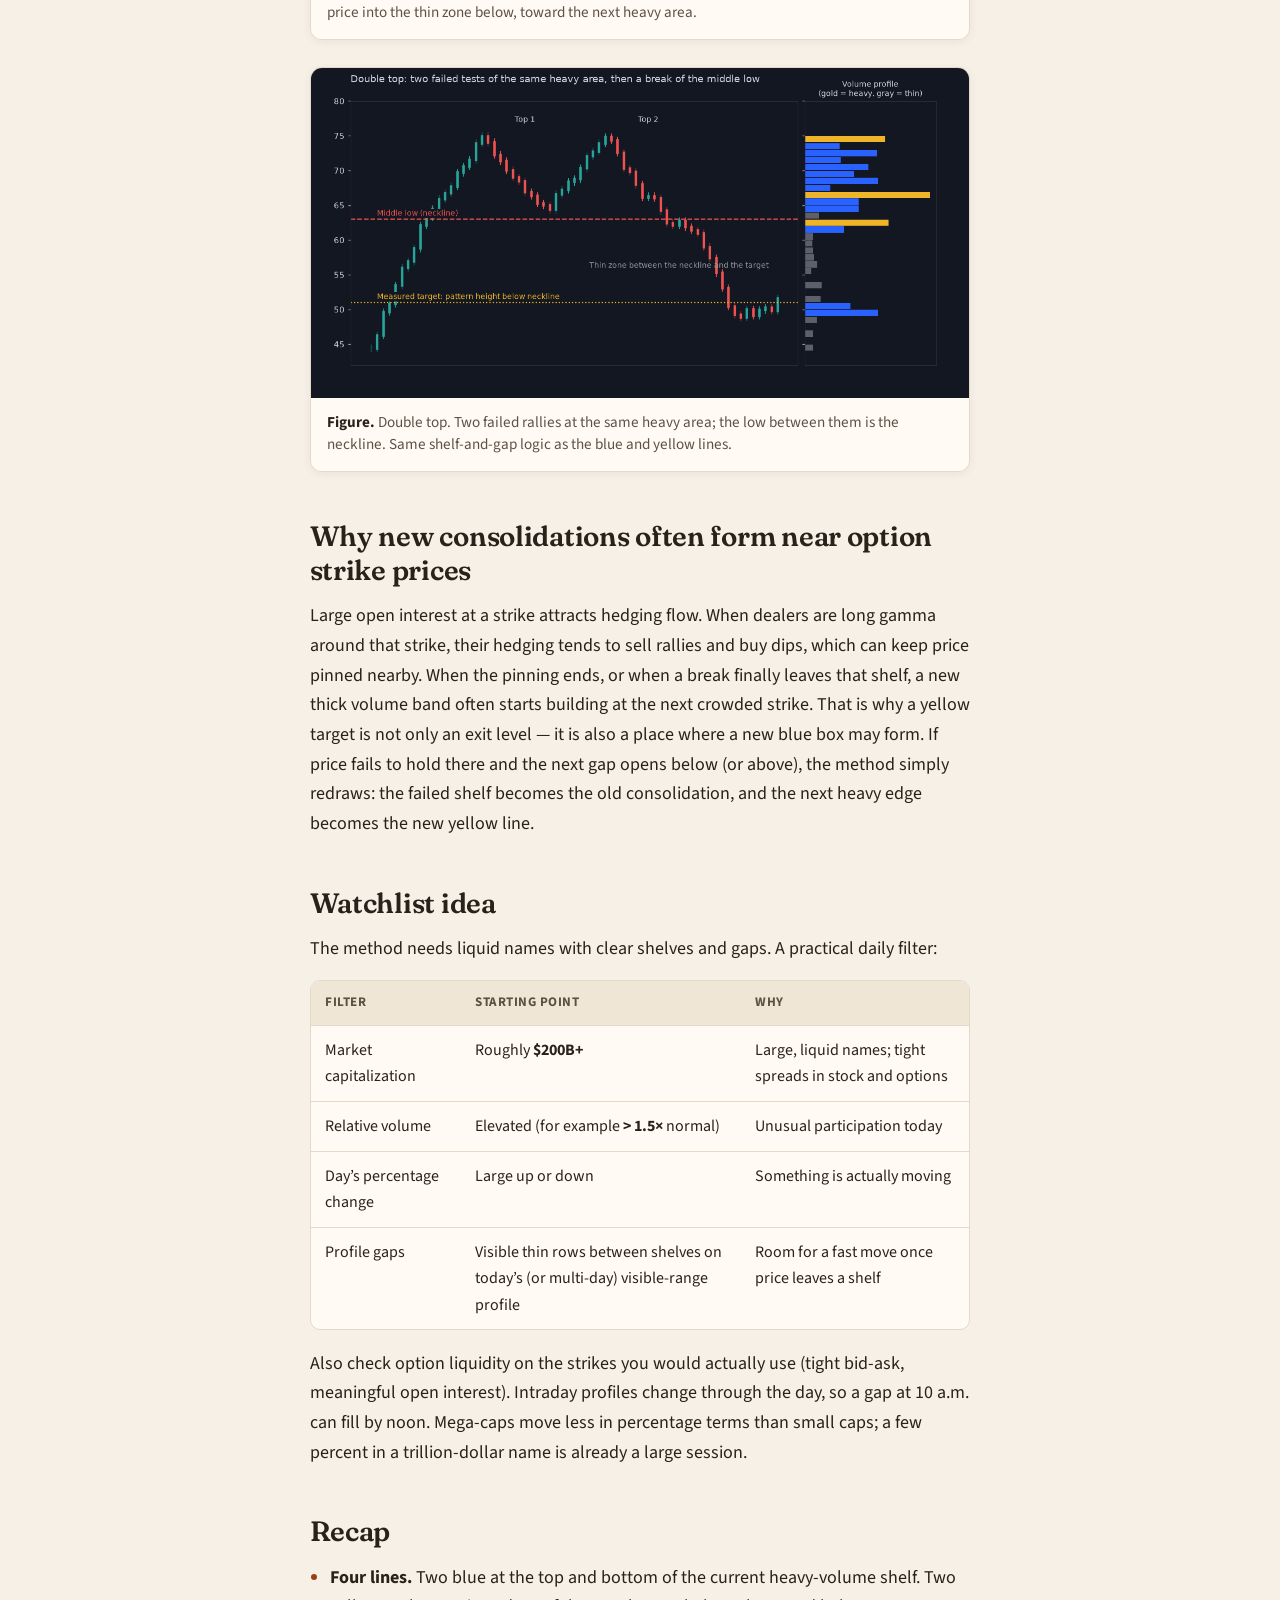
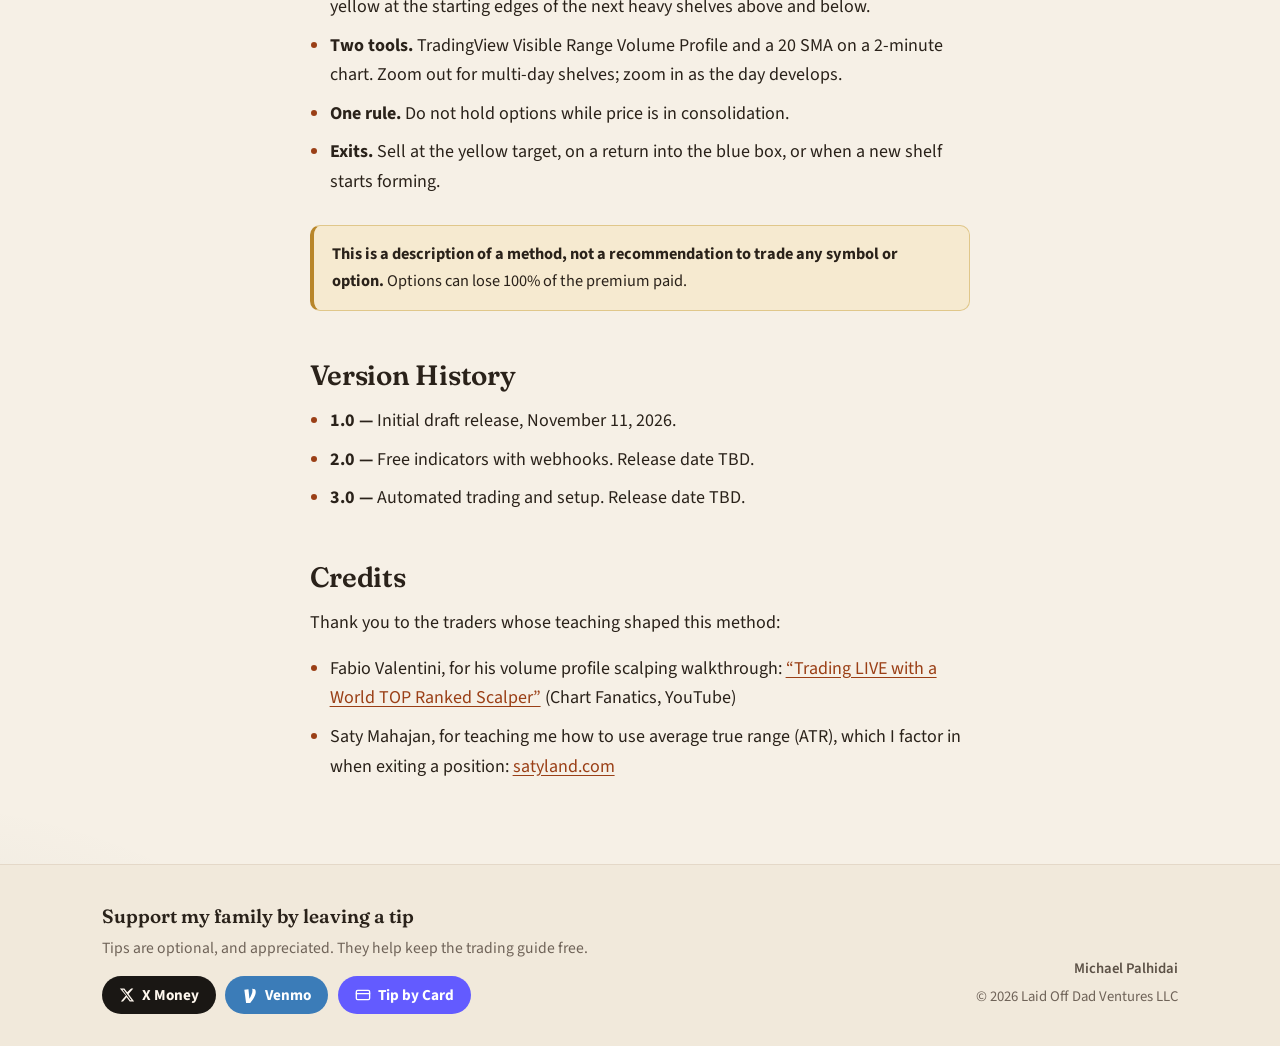
==== commit 26005254: "Entries: drop disclaimer label, add strike selection" ====
--- a/trading/index.html
+++ b/trading/index.html
@@ -77,7 +77,7 @@
         <li><strong>Zoom.</strong> Scroll out to see the multi-day volume profile. Scroll in as the day goes on to focus on today.</li>
         <li><strong>Blue lines.</strong> Draw a blue horizontal line at the top and at the bottom of the current consolidation.</li>
         <li><strong>Yellow target lines.</strong> Draw a yellow line where the next consolidation starts above, and another where the next consolidation starts below. If none is in view, zoom out until you see one.</li>
-        <li><strong>Entries (mechanics, not advice).</strong> Call on a breakout above the top blue line. Put on a breakout below the bottom blue line.</li>
+        <li><strong>Entries.</strong> Call on a breakout above the top blue line. Put on a breakout below the bottom blue line. Buy an option with the strike at the breakout line or closer to the target, depending on account size and risk tolerance.</li>
         <li><strong>Position.</strong> Buy a 0DTE call or put, sized at 1–5% of your account.</li>
         <li><strong>Exits.</strong> Sell at the yellow target, if price goes back into the consolidation, or if a new consolidation starts (often near an options strike price).</li>
       </ol>
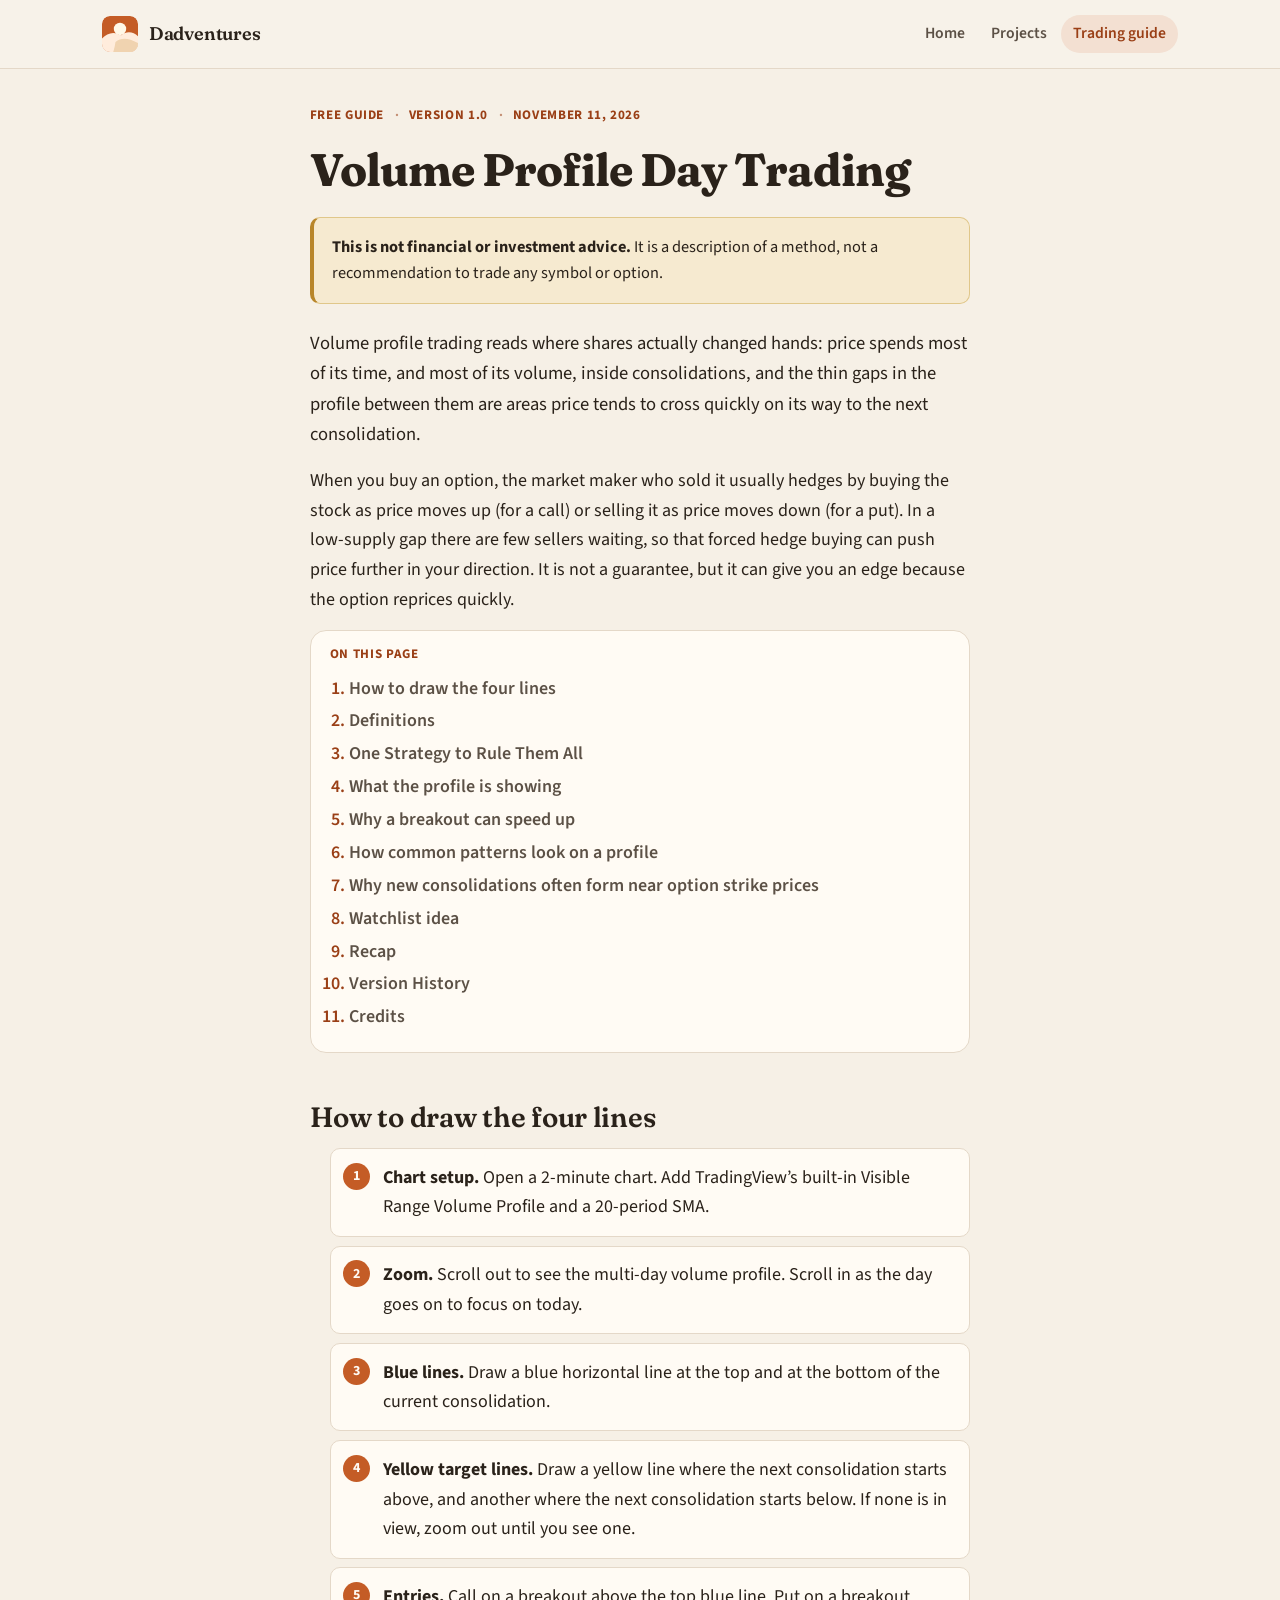
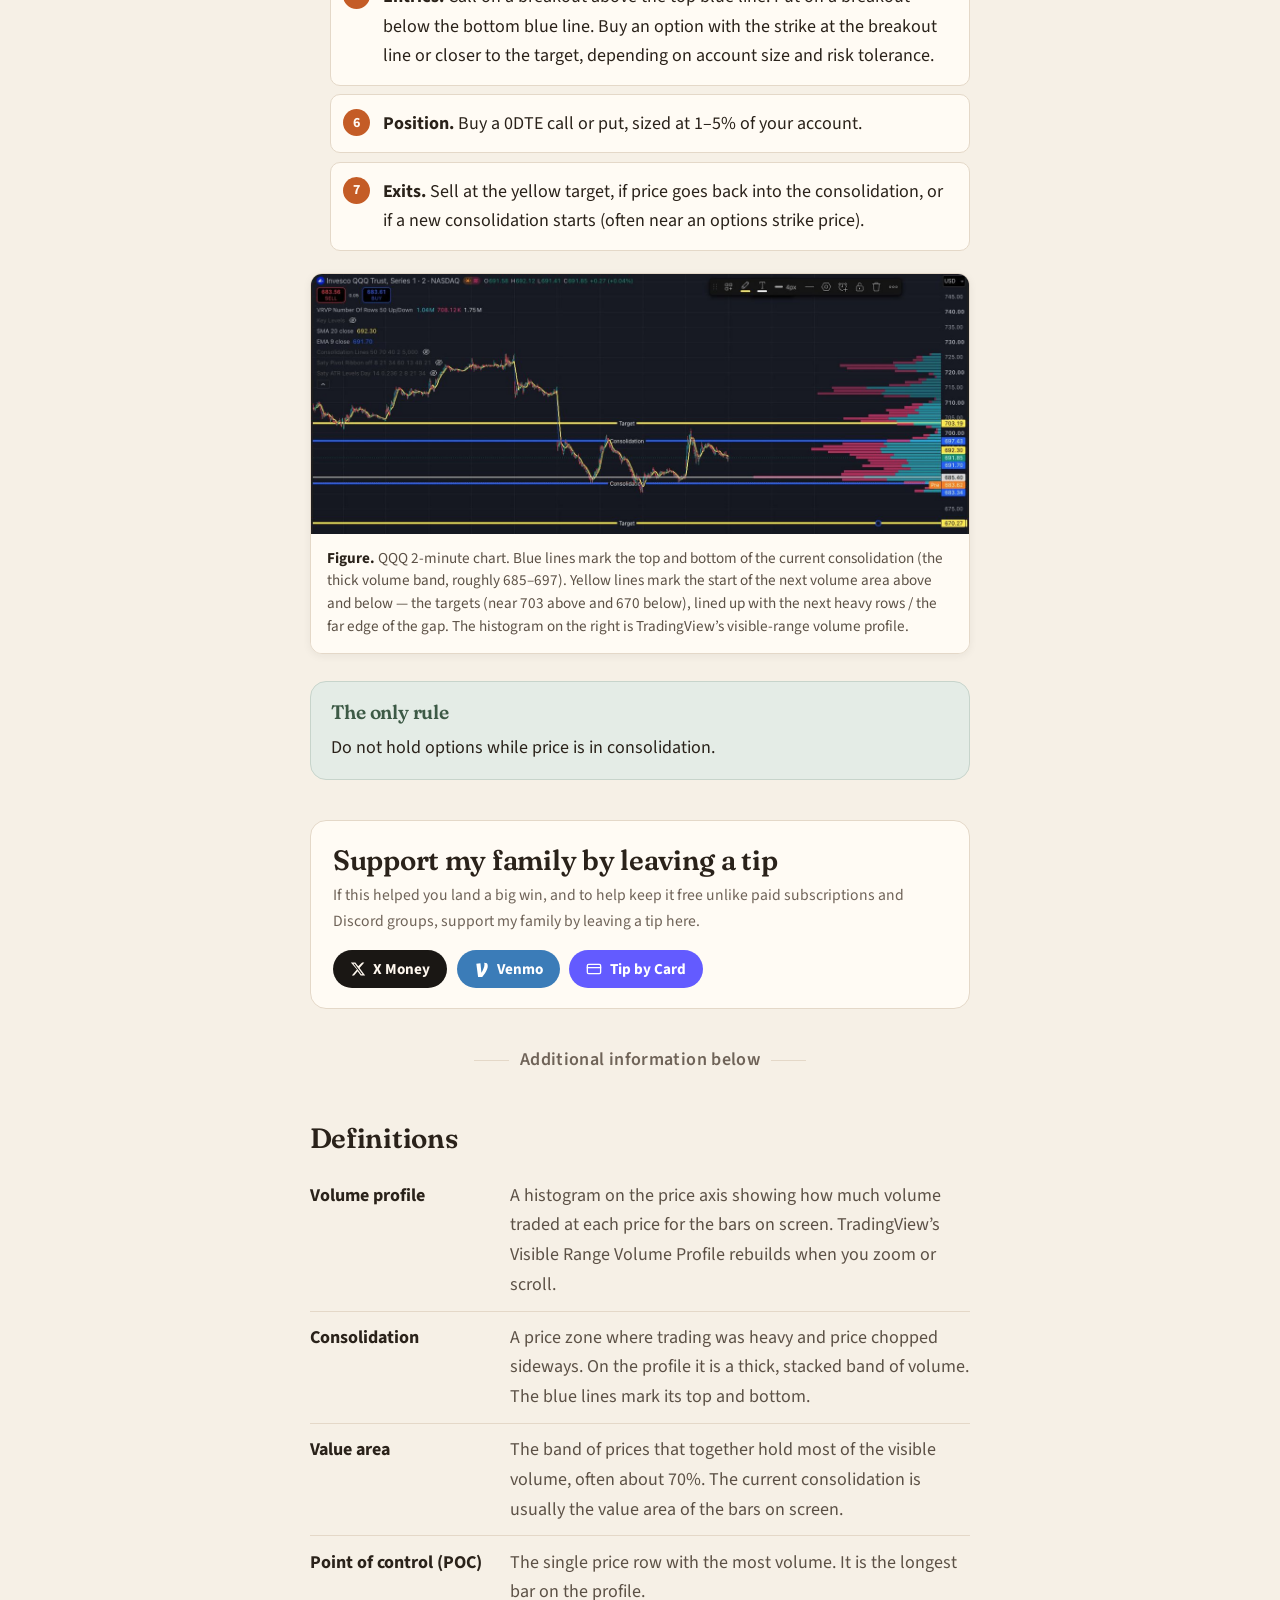
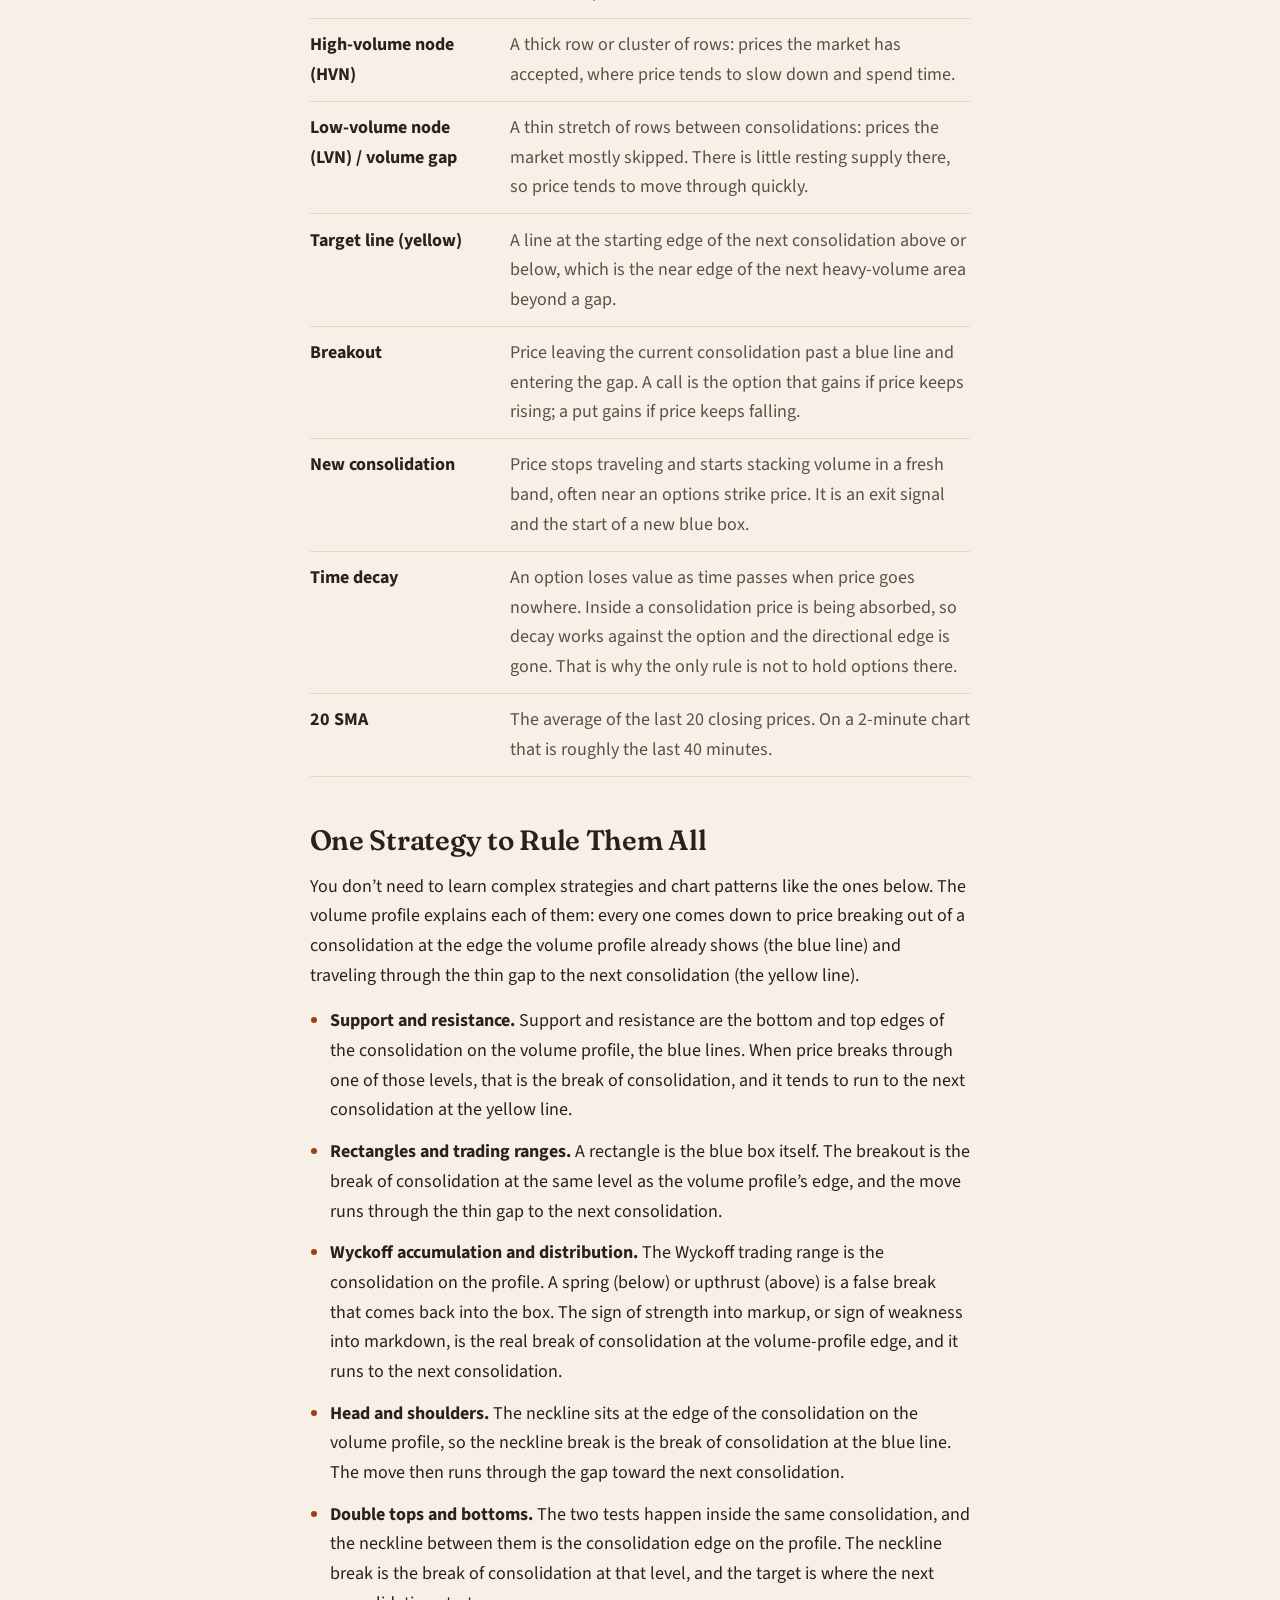
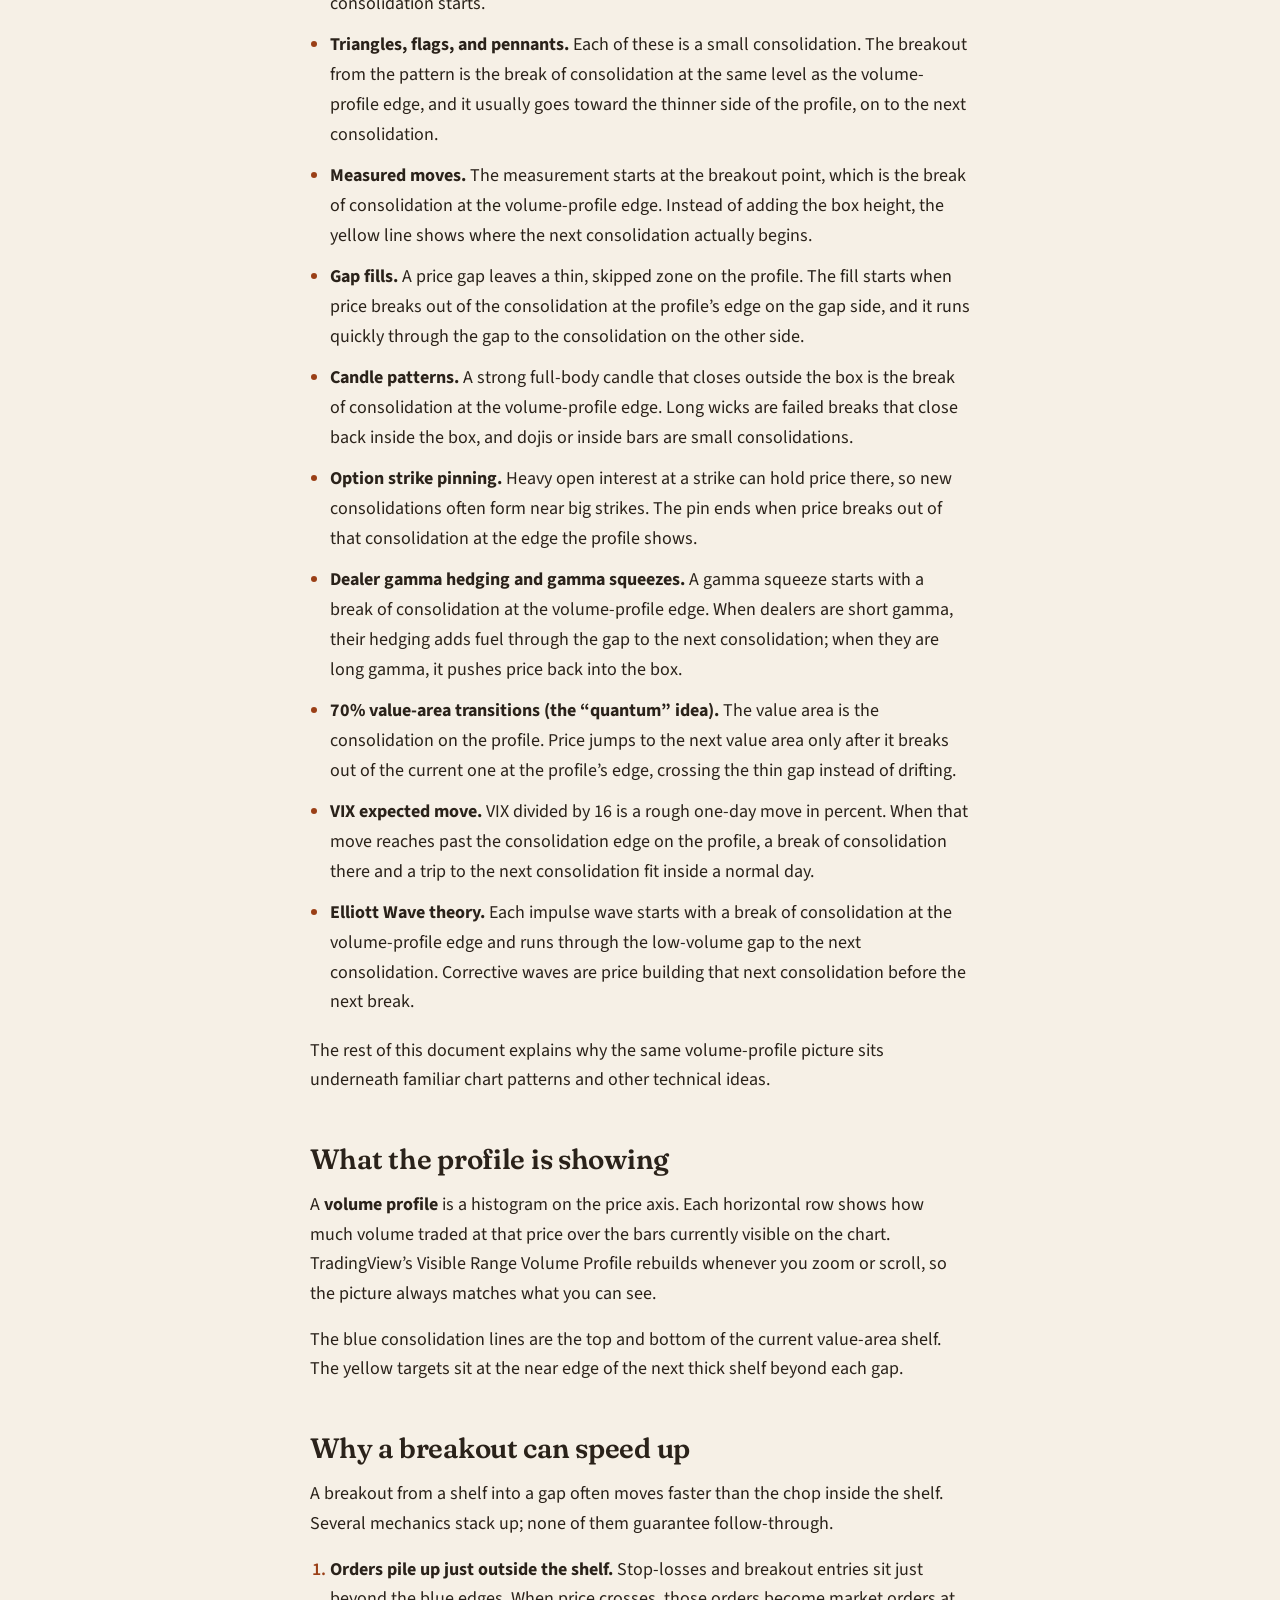
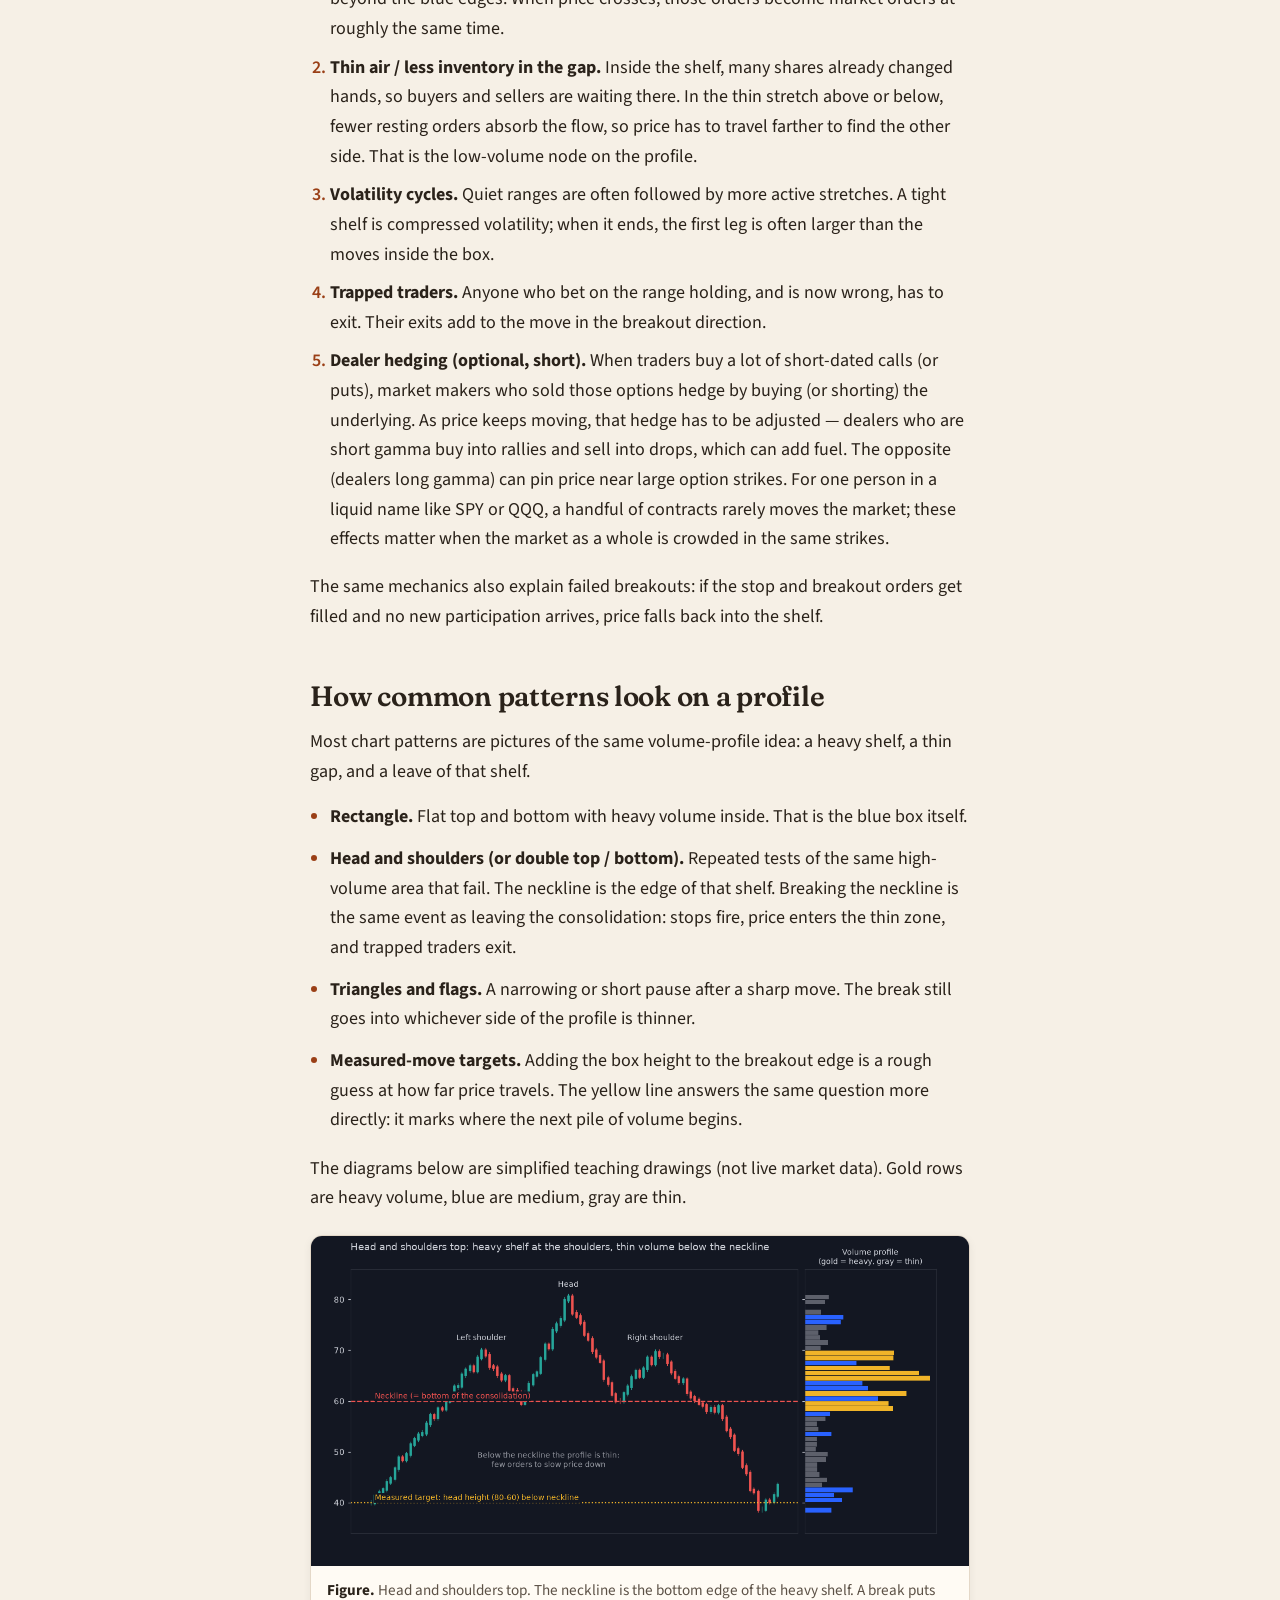
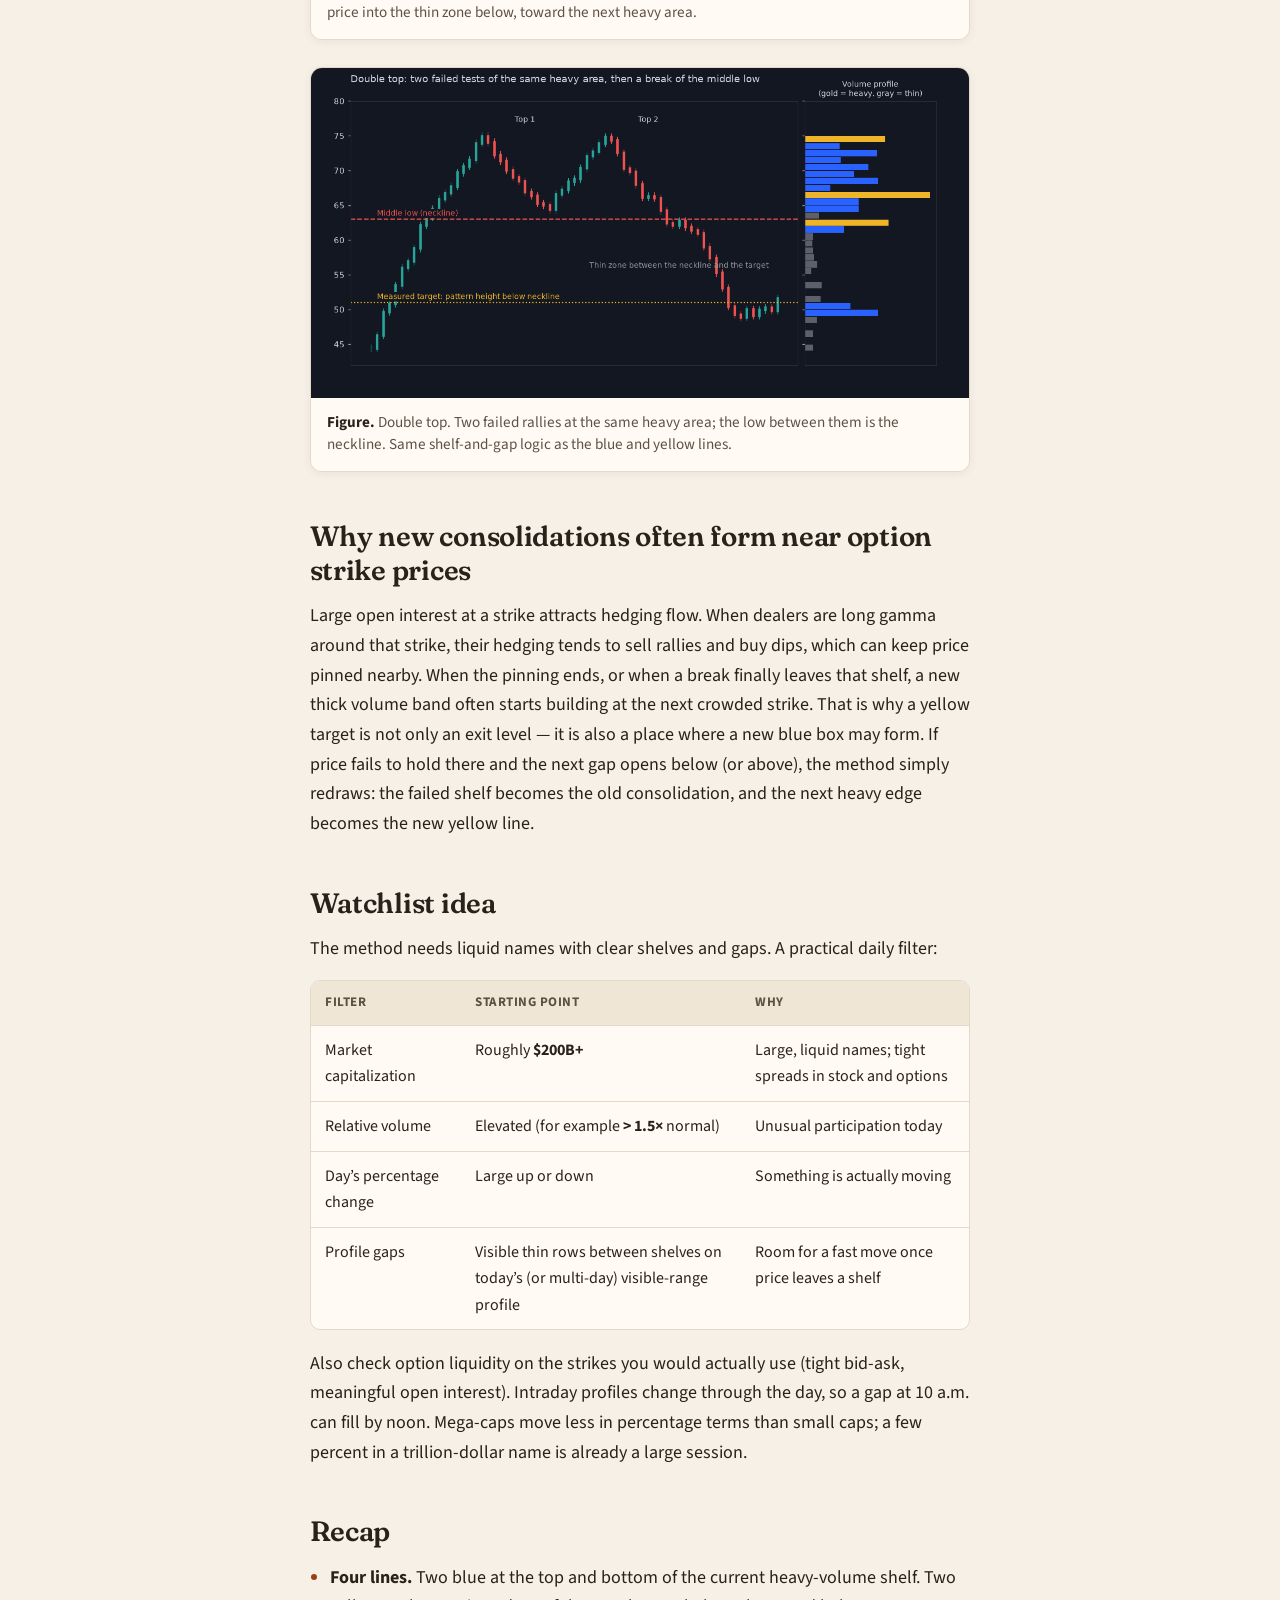
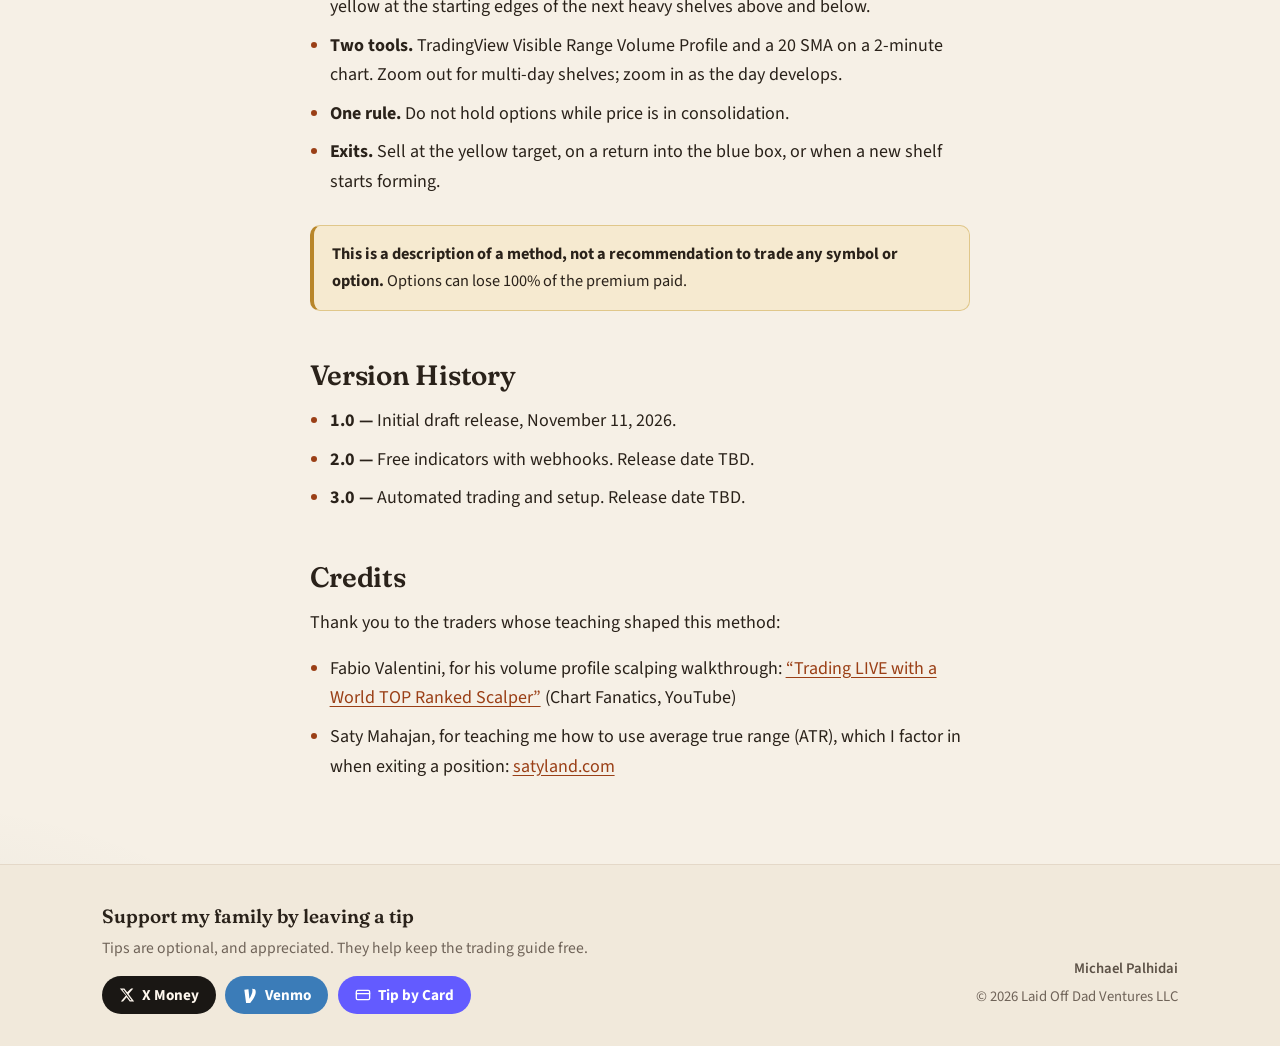
==== commit 9eab71fc: "Top disclaimer: state not financial or investment advice" ====
--- a/trading/index.html
+++ b/trading/index.html
@@ -48,7 +48,7 @@
       <h1>Volume Profile Day Trading</h1>
 
       <aside class="disclaimer" role="note">
-        <p><strong>This is a description of a method, not a recommendation to trade any symbol or option.</strong></p>
+        <p><strong>This is not financial or investment advice.</strong> It is a description of a method, not a recommendation to trade any symbol or option.</p>
       </aside>
 
       <p class="lede">Volume profile trading reads where shares actually changed hands: price spends most of its time, and most of its volume, inside consolidations, and the thin gaps in the profile between them are areas price tends to cross quickly on its way to the next consolidation.</p>
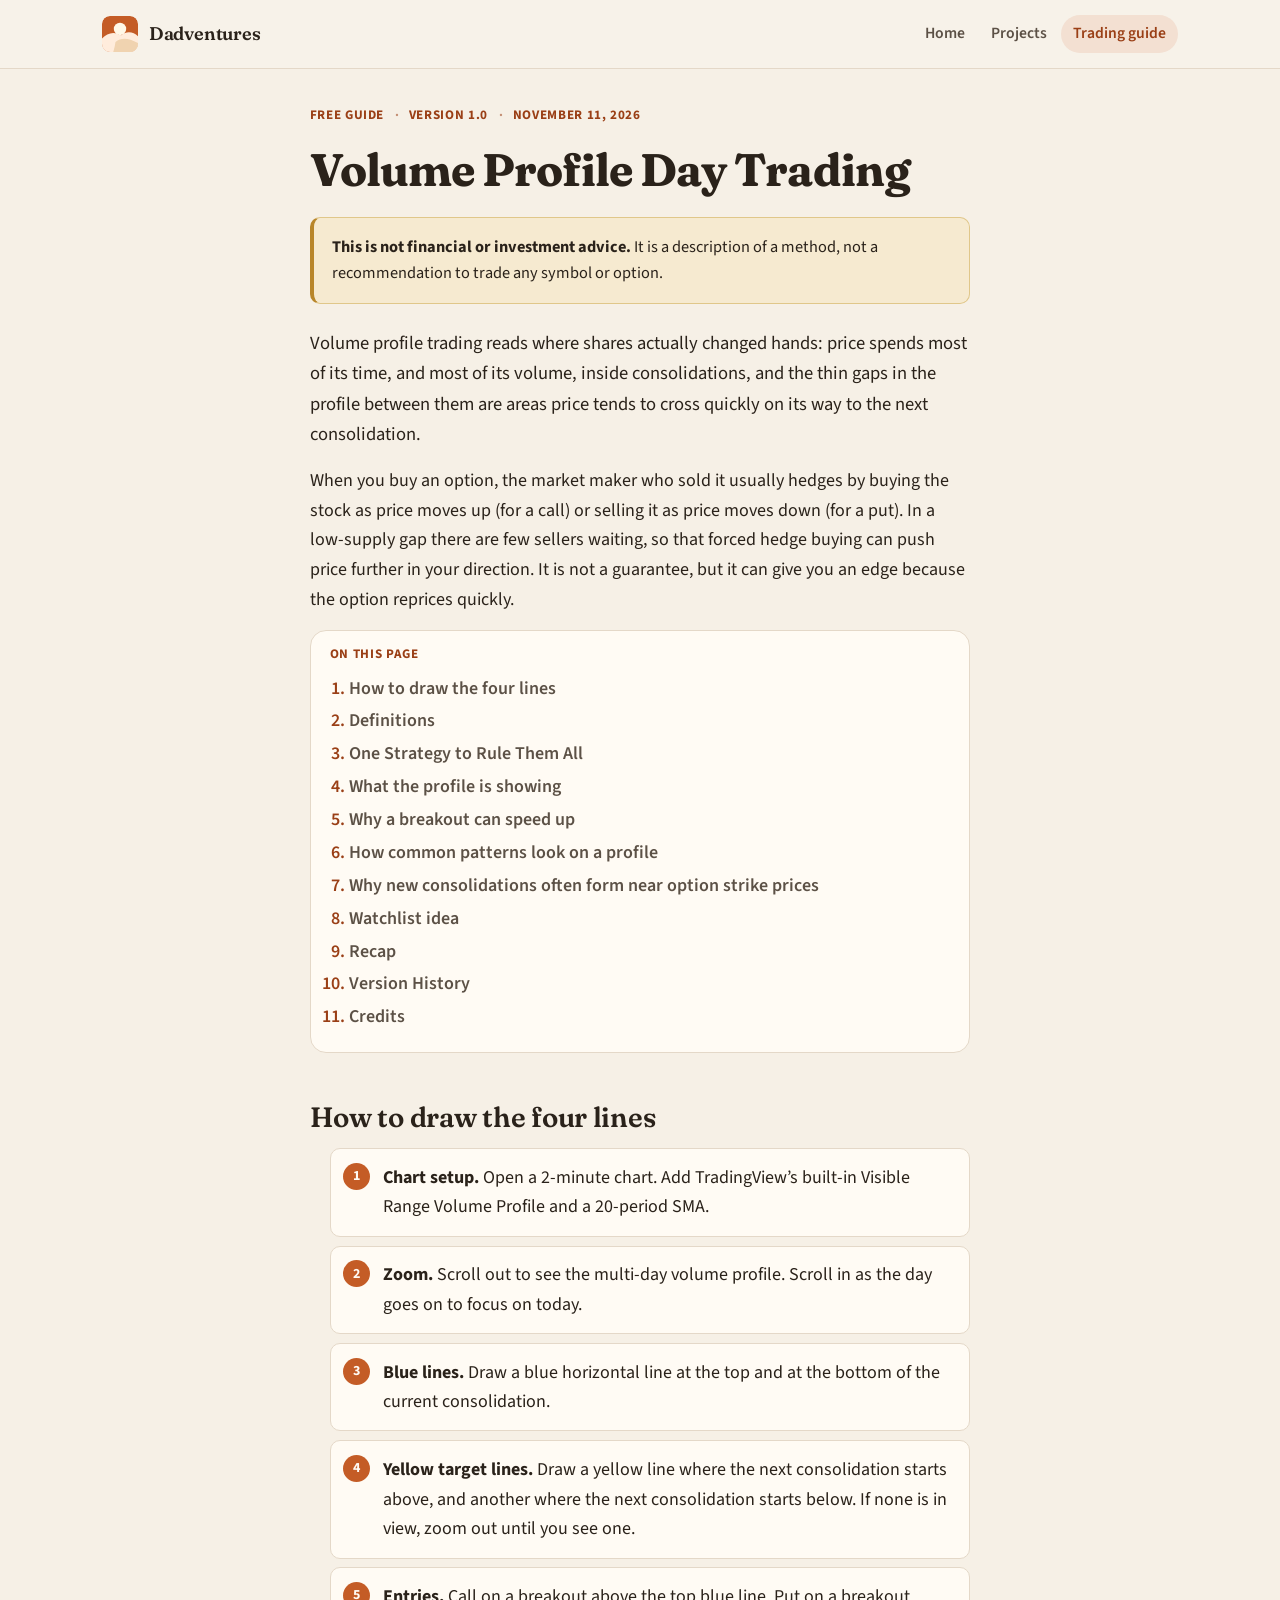
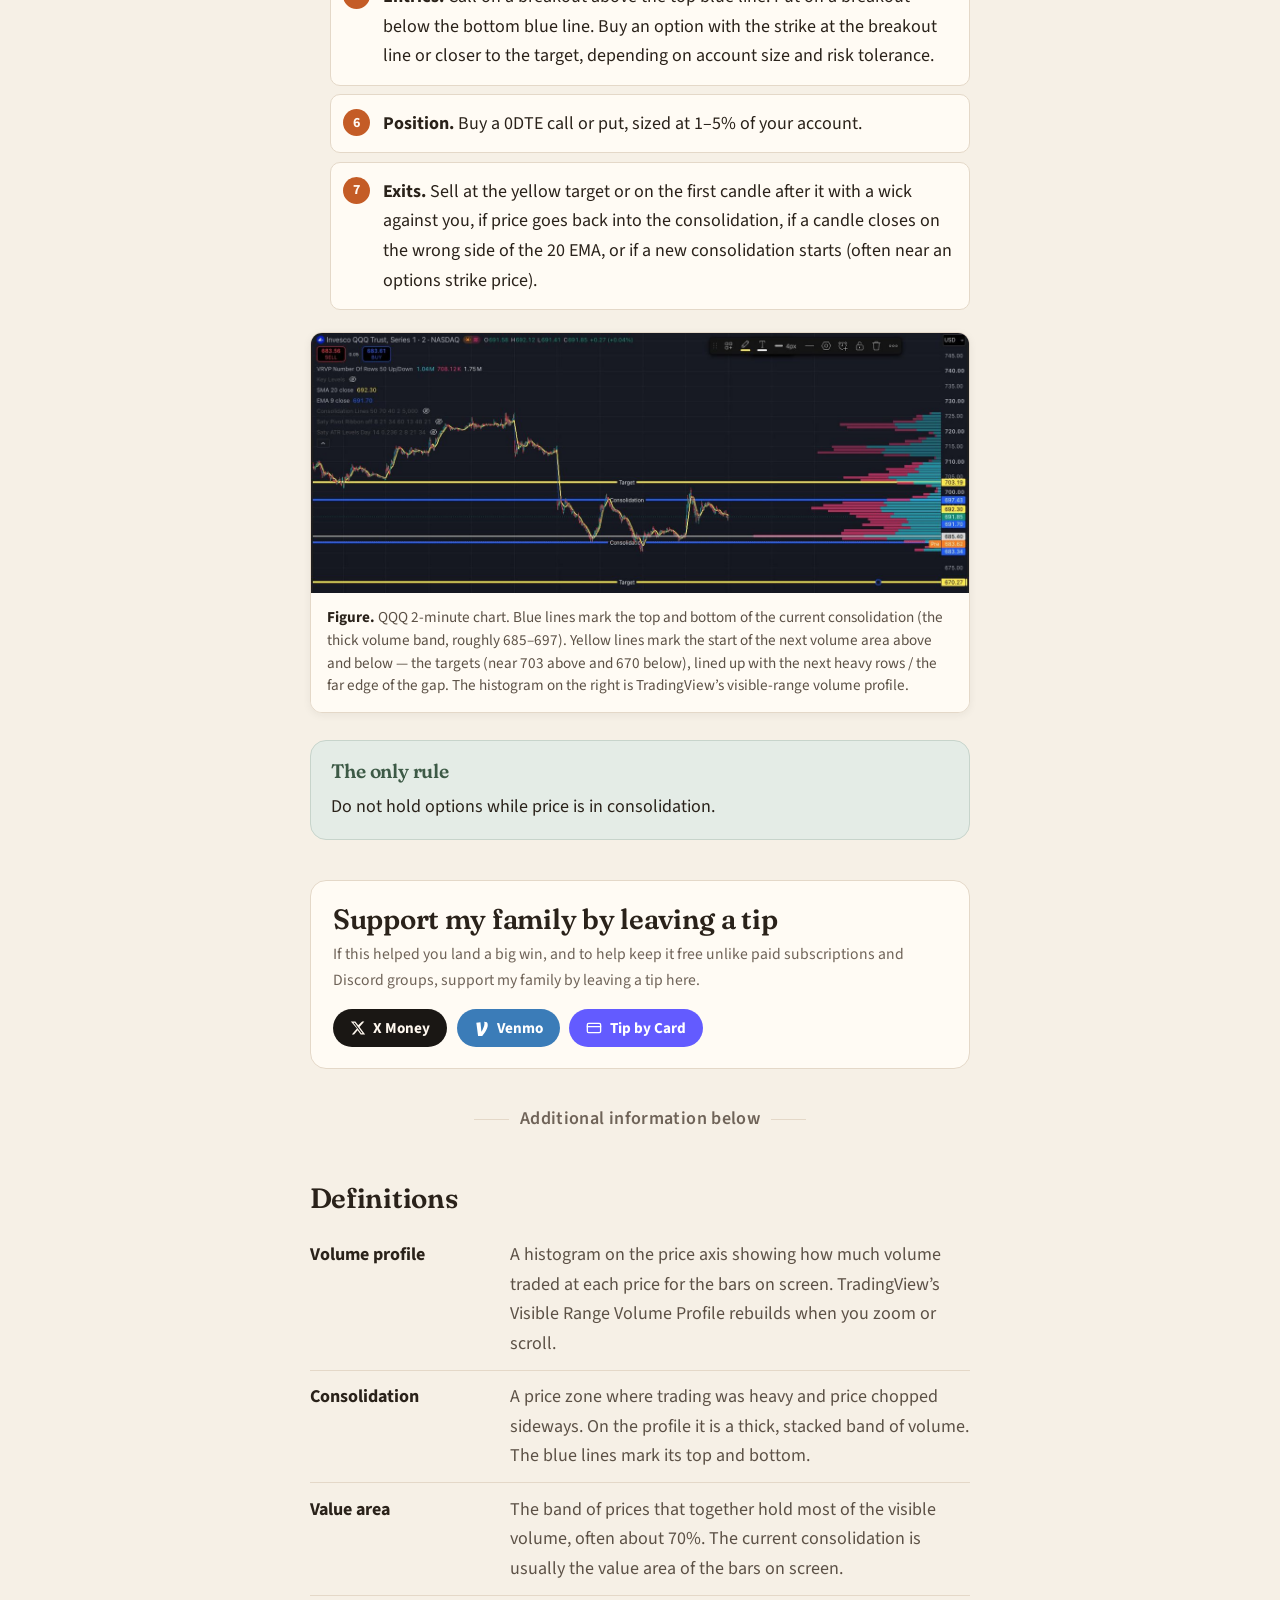
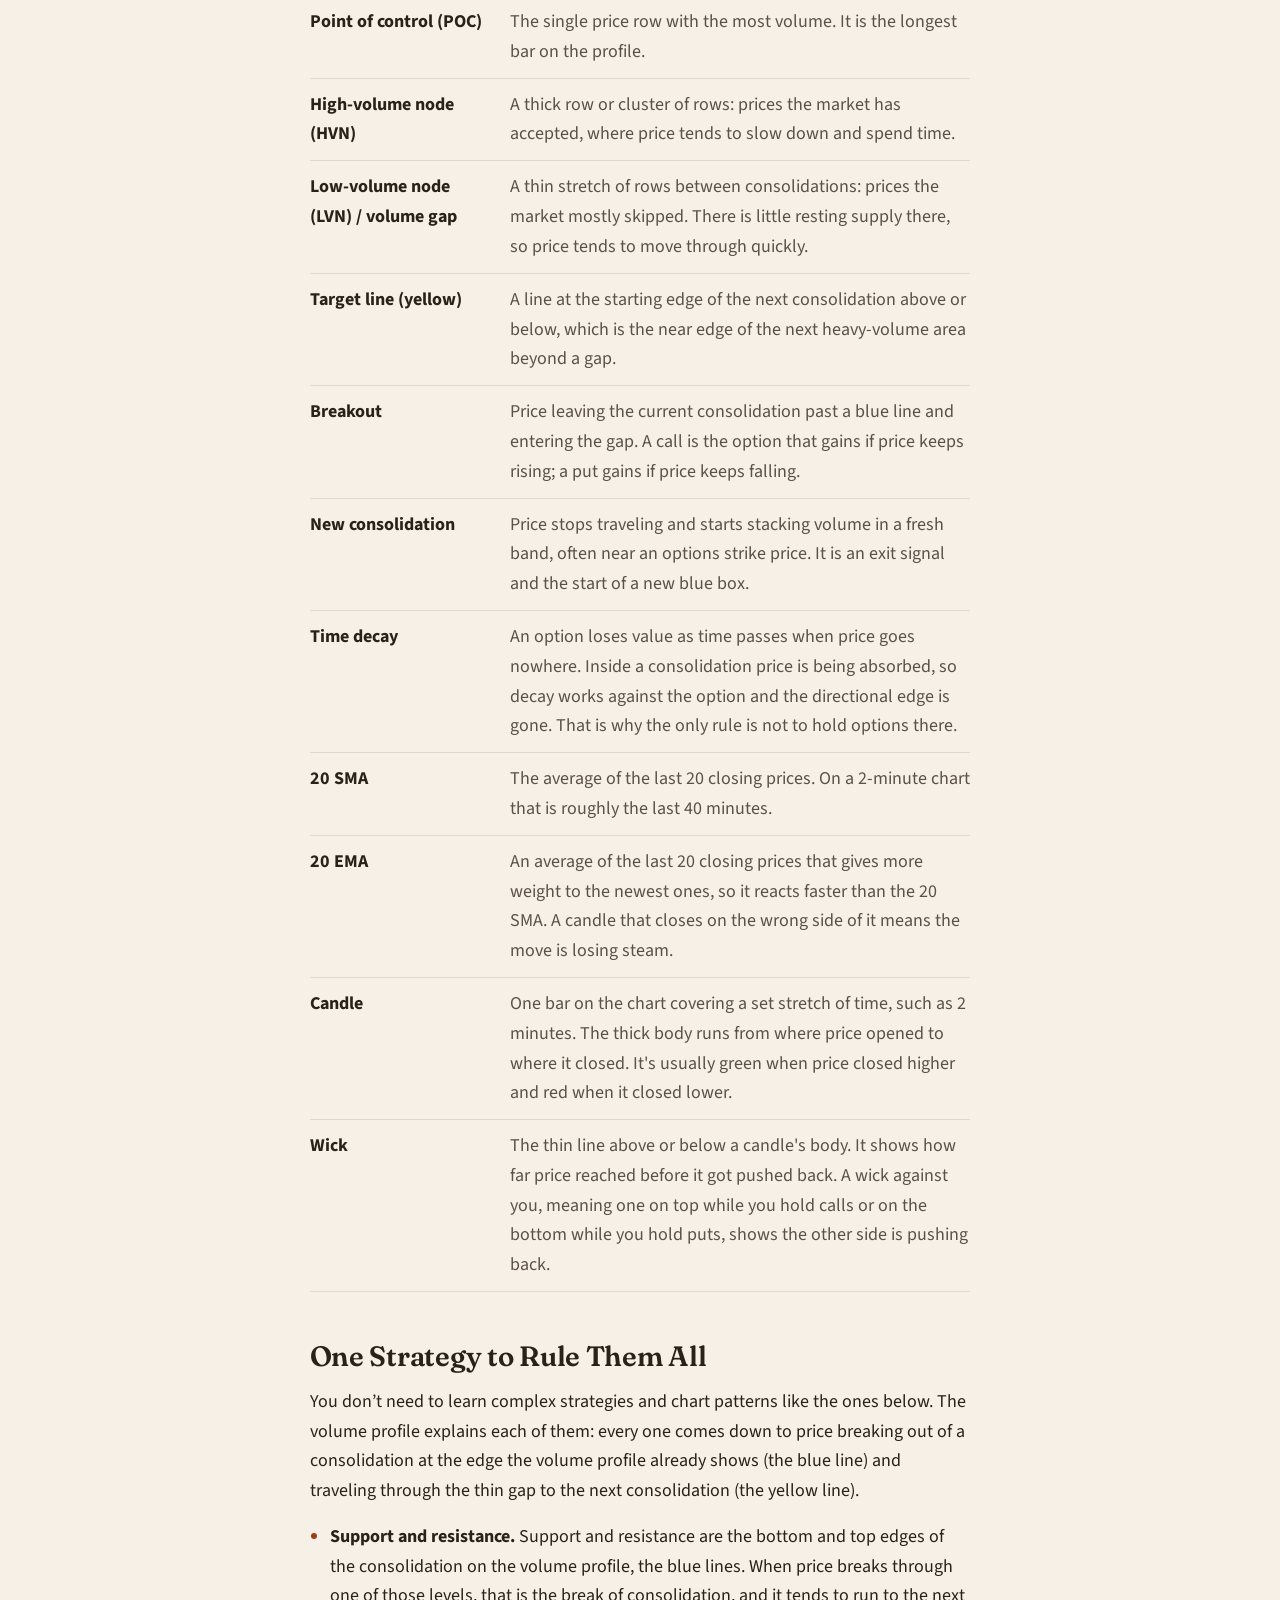
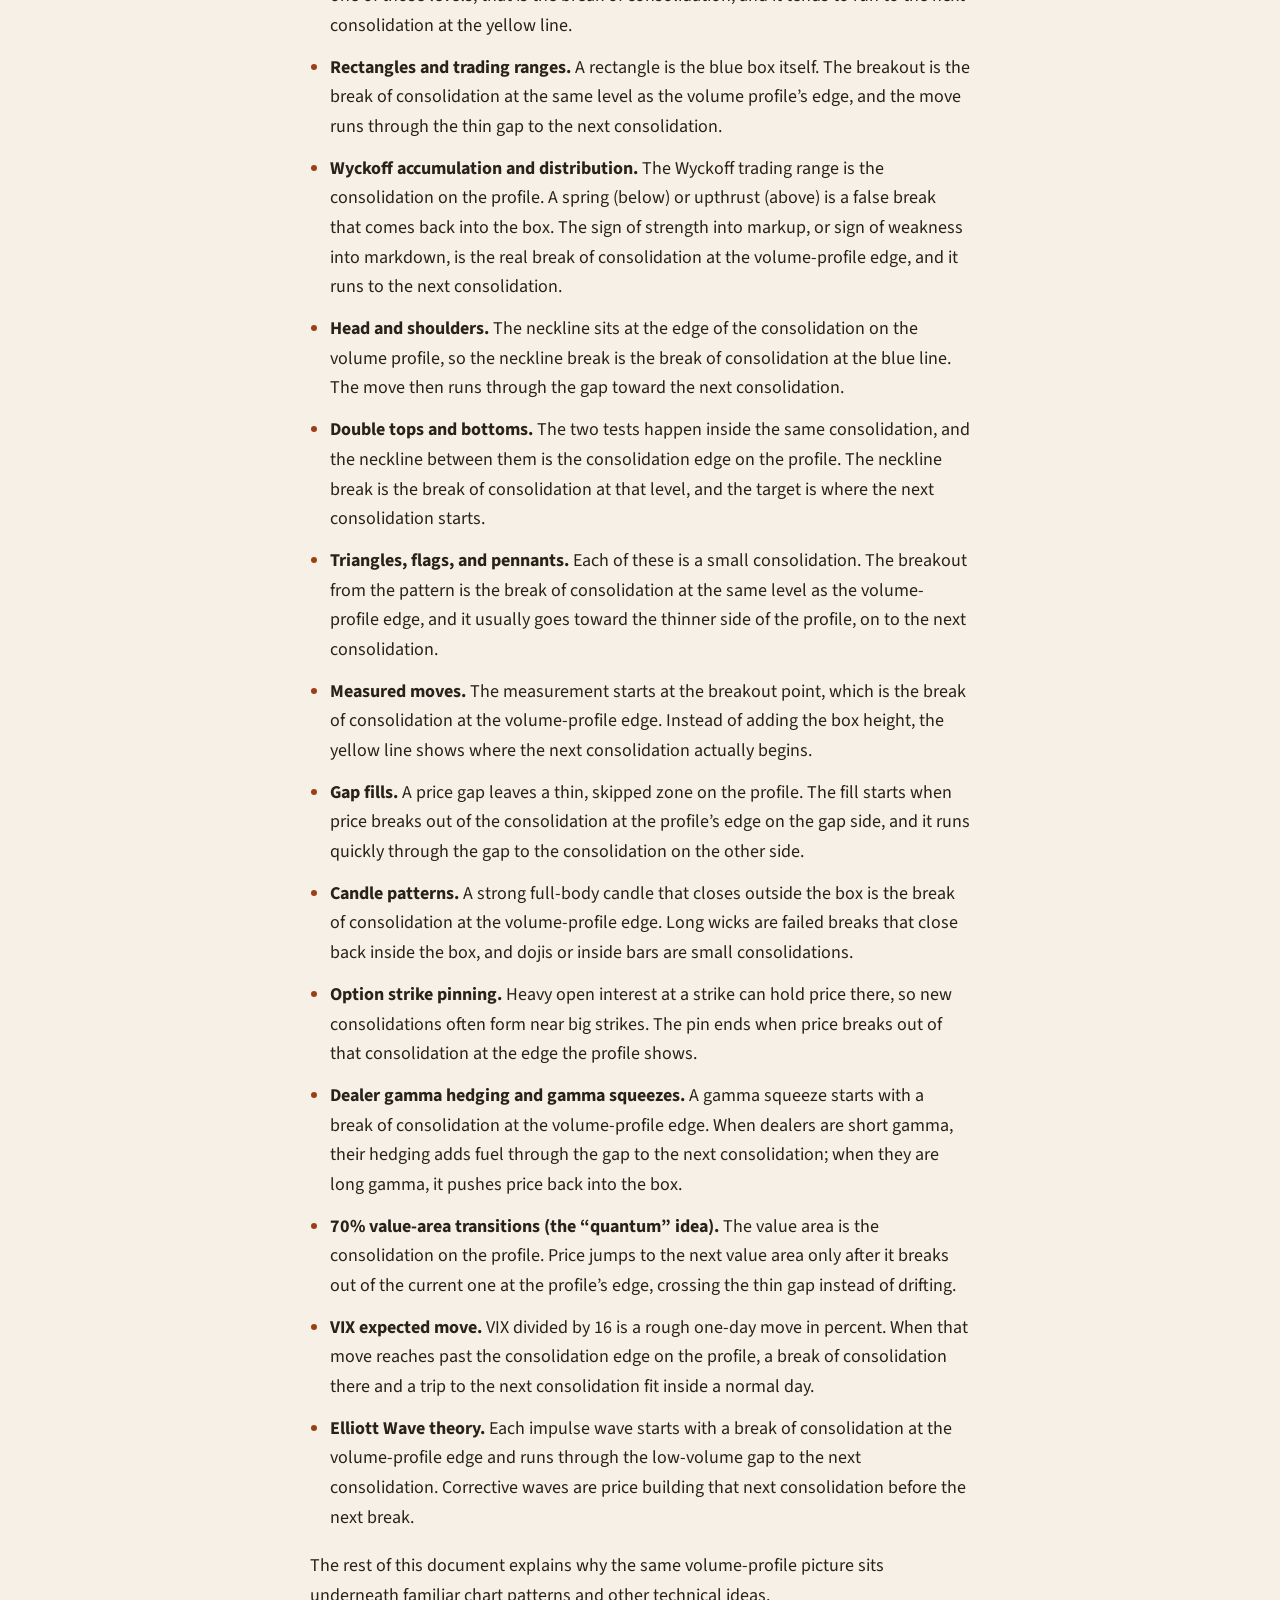
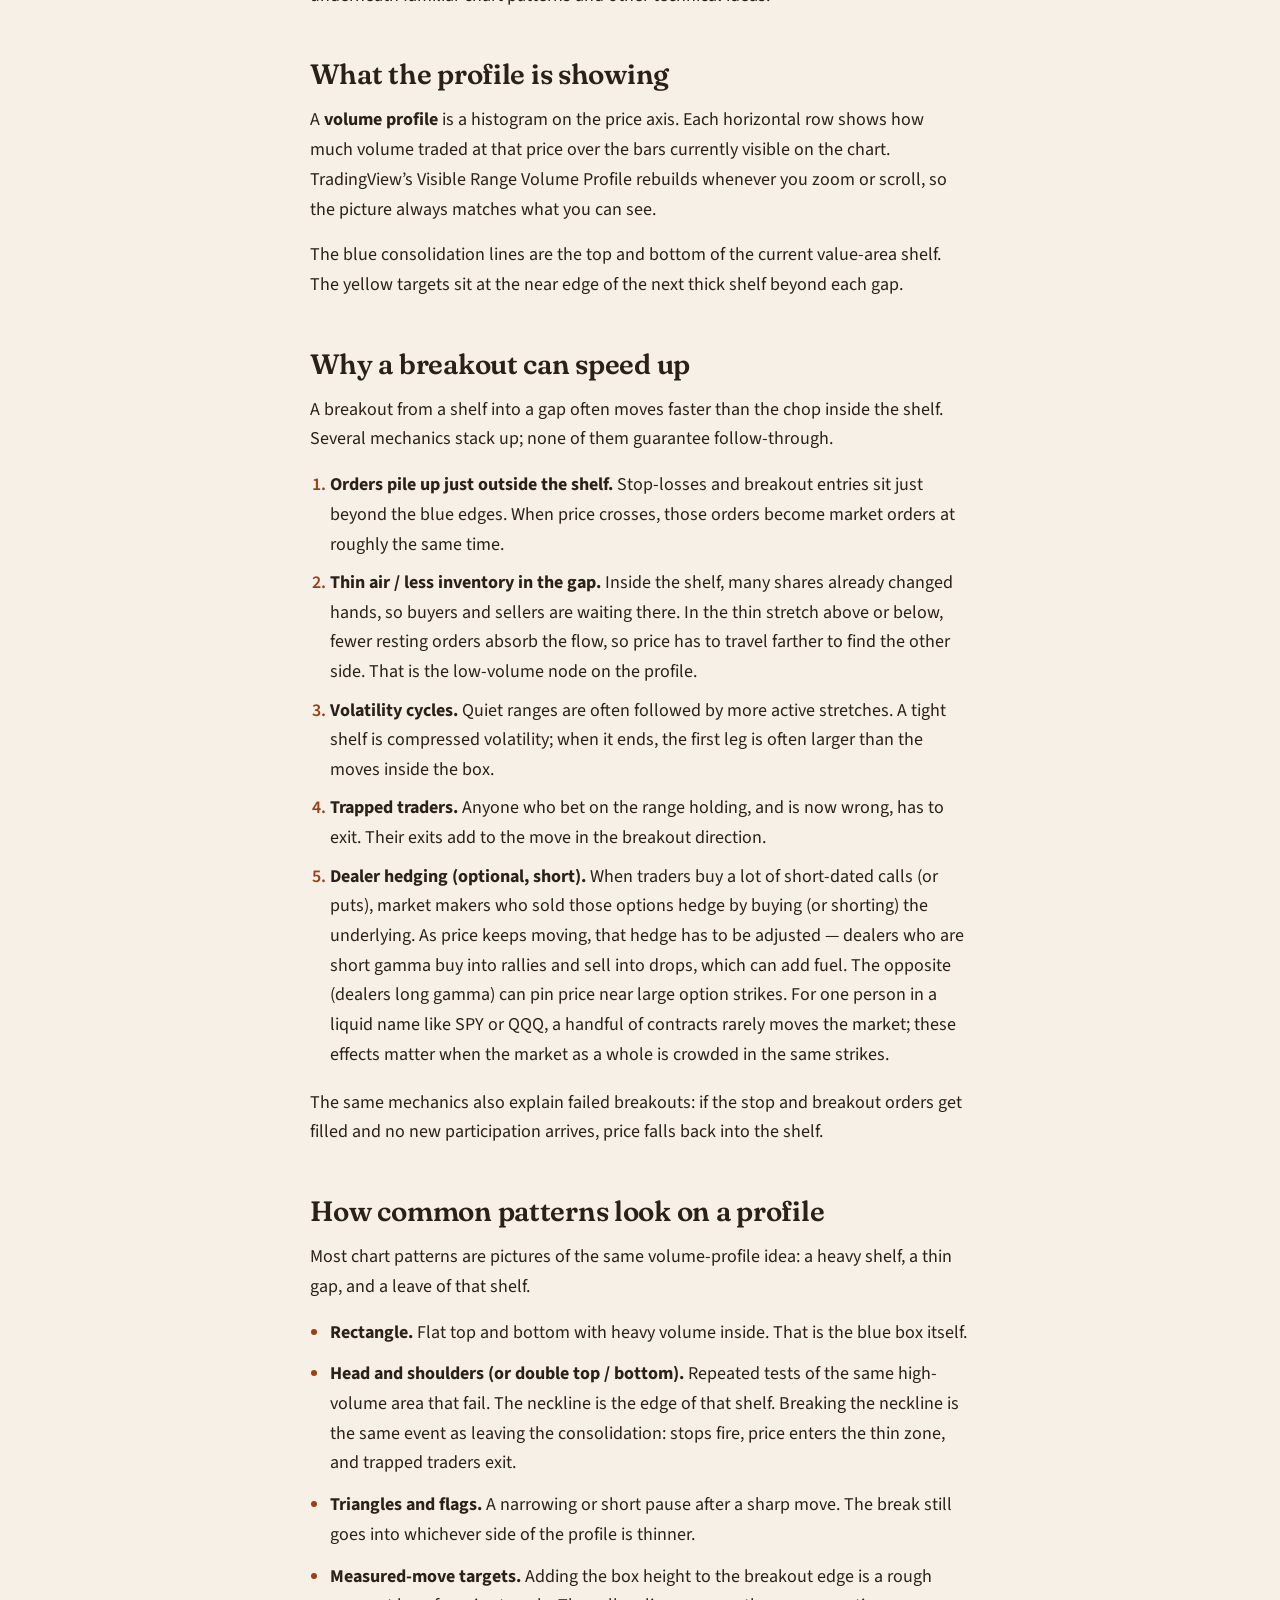
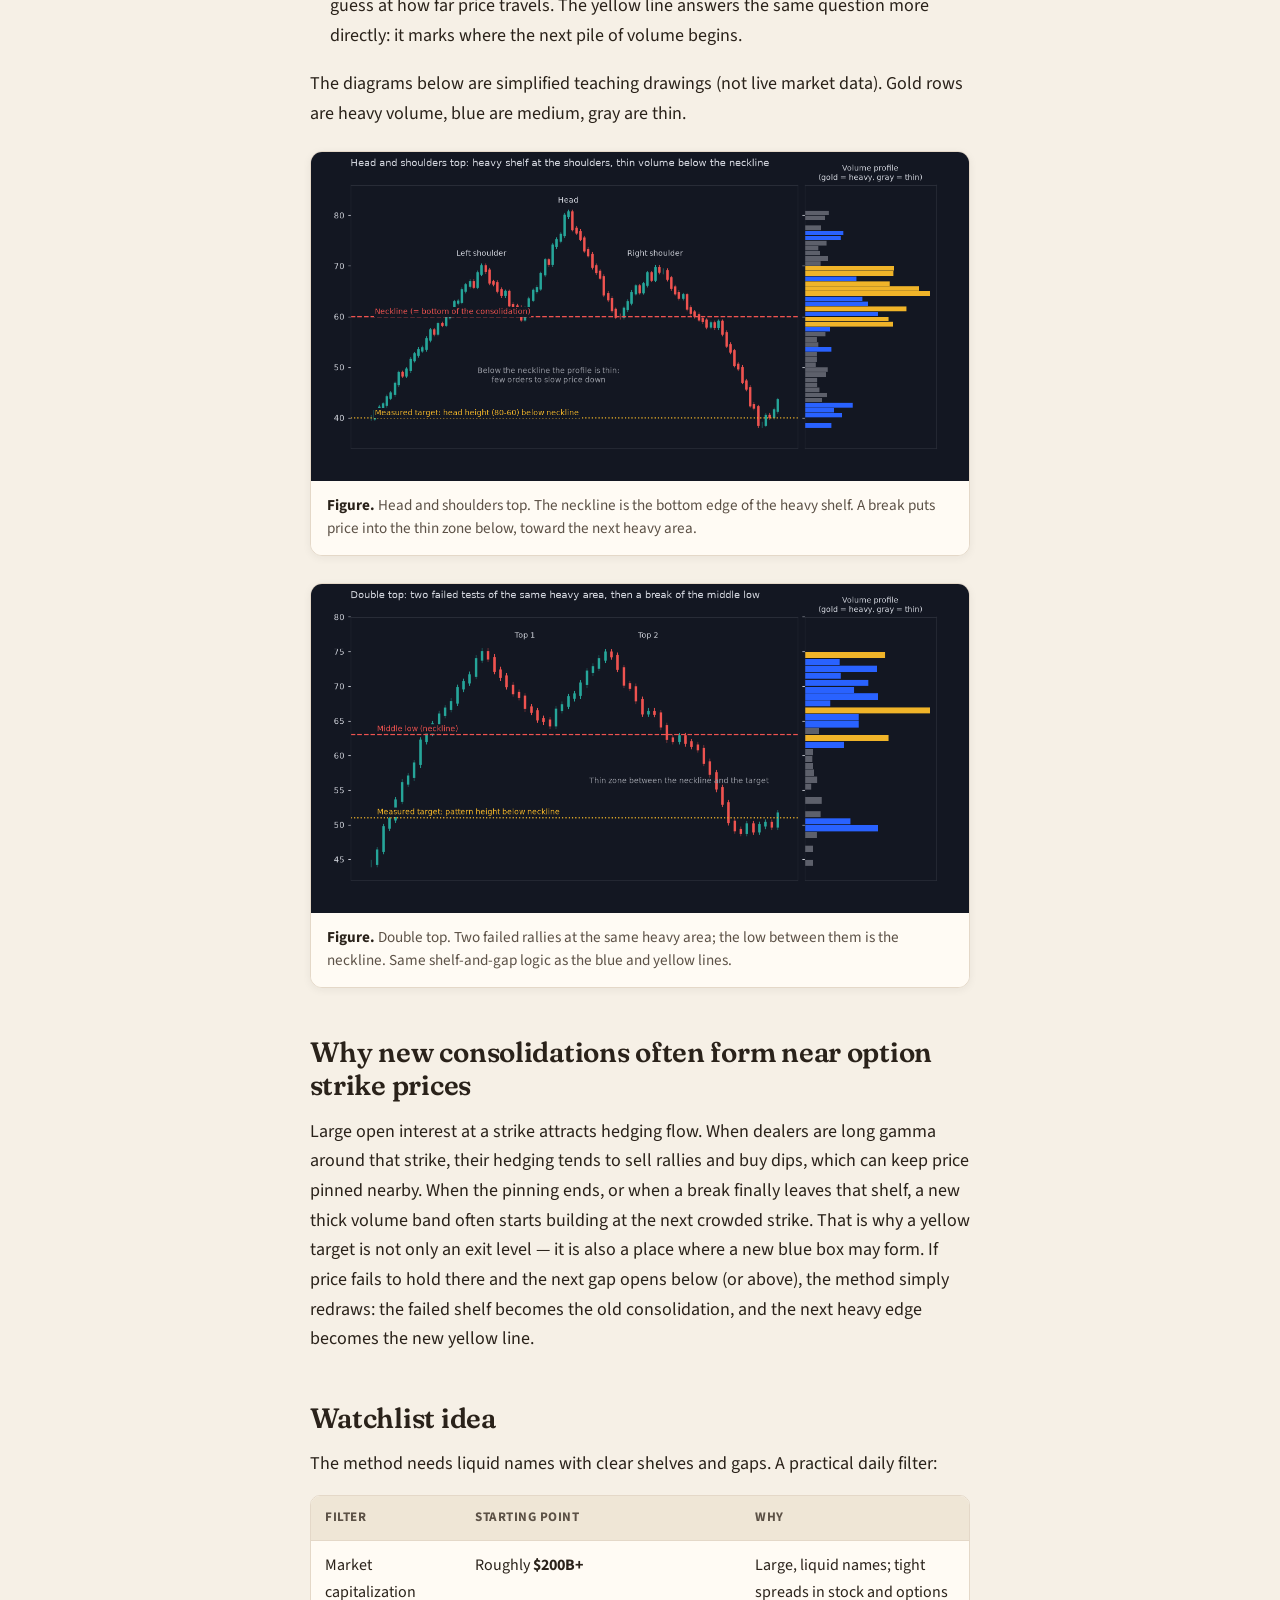
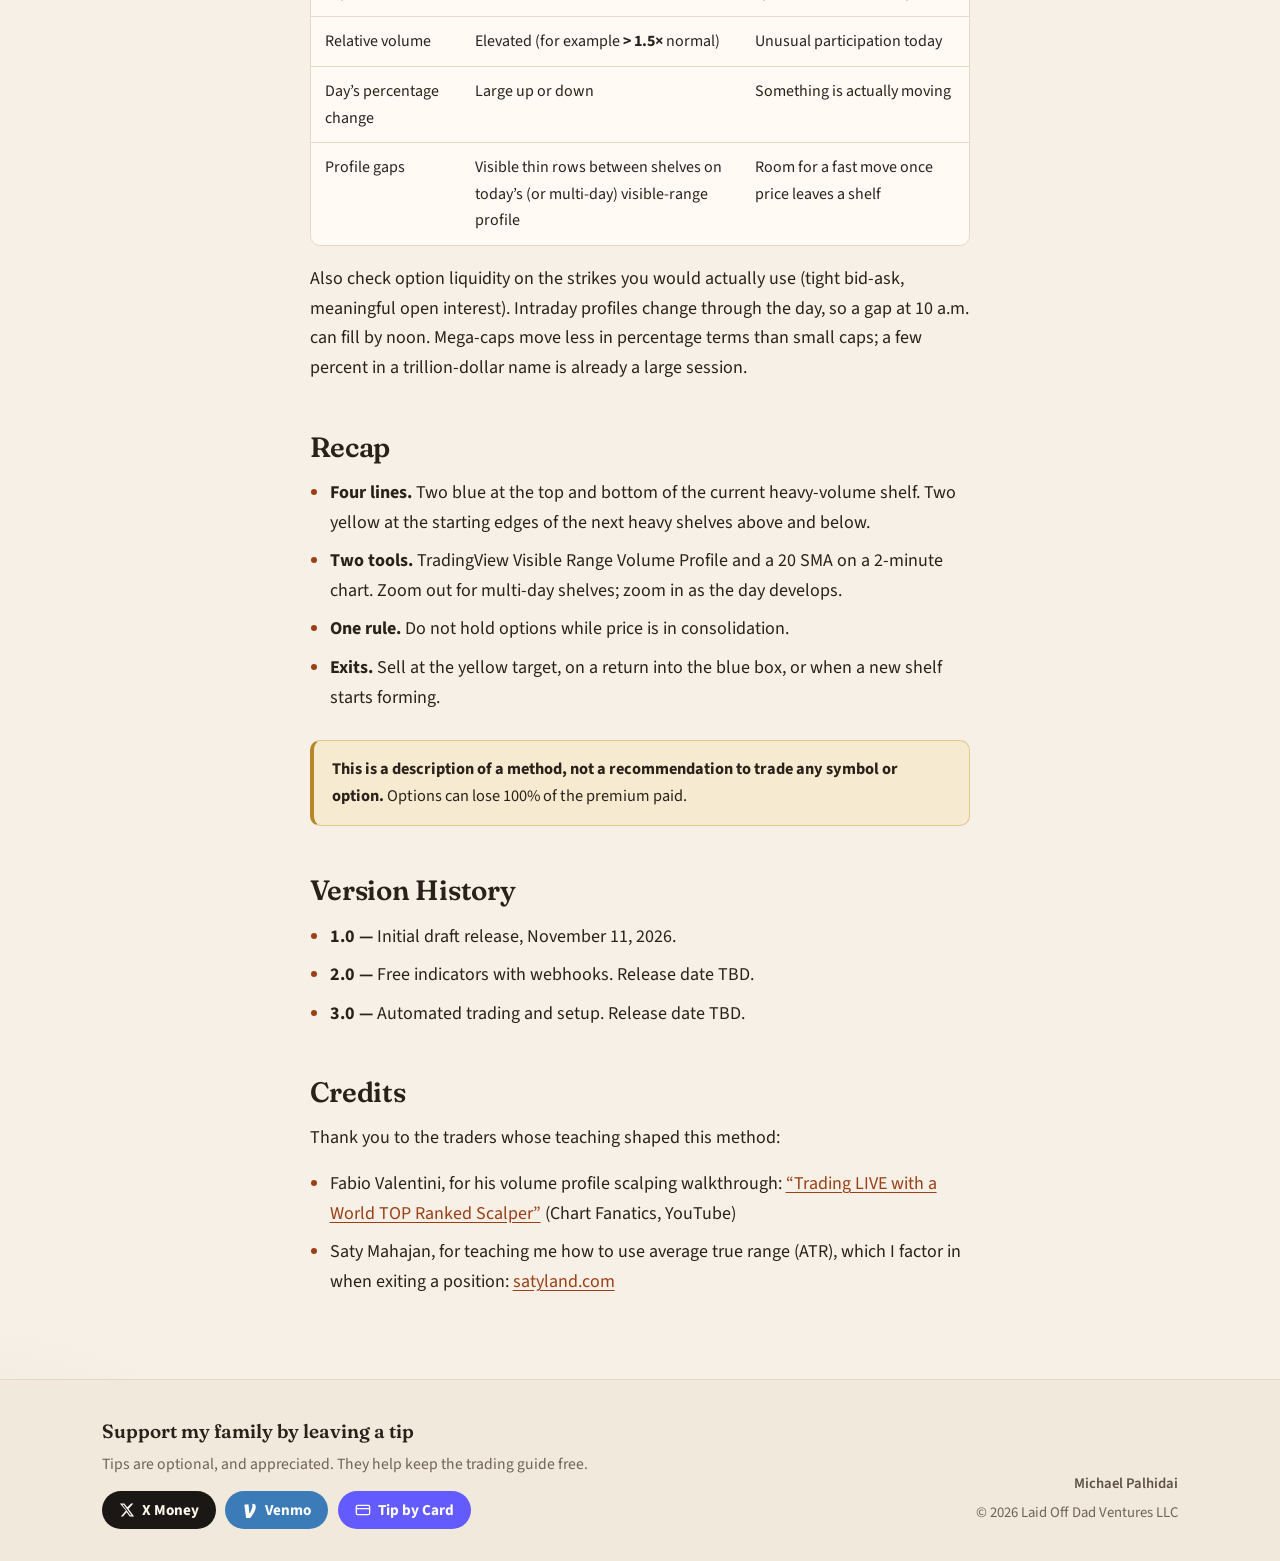
==== commit 38439a07: "Clarify exits and add 20 EMA, Candle, and Wick definitions on /trading" ====
--- a/trading/index.html
+++ b/trading/index.html
@@ -79,7 +79,7 @@
         <li><strong>Yellow target lines.</strong> Draw a yellow line where the next consolidation starts above, and another where the next consolidation starts below. If none is in view, zoom out until you see one.</li>
         <li><strong>Entries.</strong> Call on a breakout above the top blue line. Put on a breakout below the bottom blue line. Buy an option with the strike at the breakout line or closer to the target, depending on account size and risk tolerance.</li>
         <li><strong>Position.</strong> Buy a 0DTE call or put, sized at 1–5% of your account.</li>
-        <li><strong>Exits.</strong> Sell at the yellow target, if price goes back into the consolidation, or if a new consolidation starts (often near an options strike price).</li>
+        <li><strong>Exits.</strong> Sell at the yellow target or on the first candle after it with a wick against you, if price goes back into the consolidation, if a candle closes on the wrong side of the 20 EMA, or if a new consolidation starts (often near an options strike price).</li>
       </ol>
 
       <figure class="chart">
@@ -158,6 +158,18 @@
         <div>
           <dt>20 SMA</dt>
           <dd>The average of the last 20 closing prices. On a 2-minute chart that is roughly the last 40 minutes.</dd>
+        </div>
+        <div>
+          <dt>20 EMA</dt>
+          <dd>An average of the last 20 closing prices that gives more weight to the newest ones, so it reacts faster than the 20 SMA. A candle that closes on the wrong side of it means the move is losing steam.</dd>
+        </div>
+        <div>
+          <dt>Candle</dt>
+          <dd>One bar on the chart covering a set stretch of time, such as 2 minutes. The thick body runs from where price opened to where it closed. It's usually green when price closed higher and red when it closed lower.</dd>
+        </div>
+        <div>
+          <dt>Wick</dt>
+          <dd>The thin line above or below a candle's body. It shows how far price reached before it got pushed back. A wick against you, meaning one on top while you hold calls or on the bottom while you hold puts, shows the other side is pushing back.</dd>
         </div>
       </dl>
 
